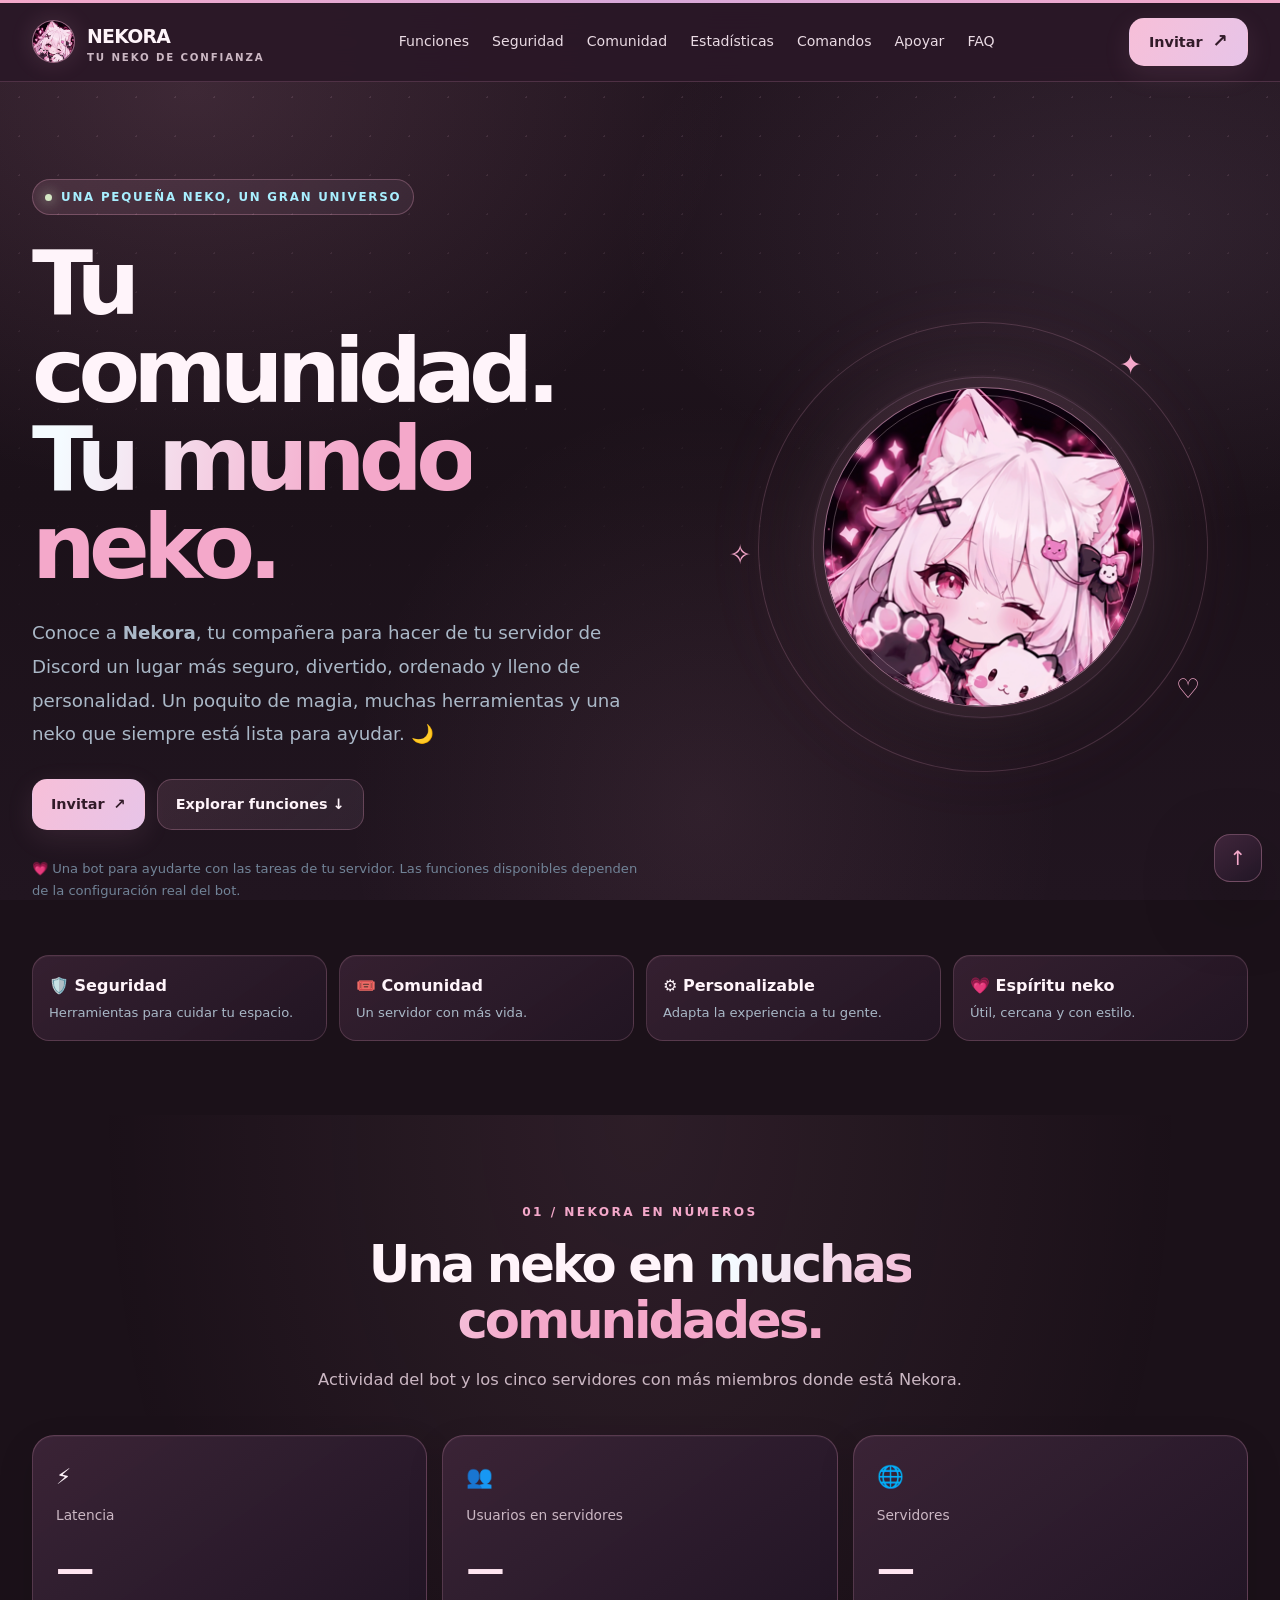
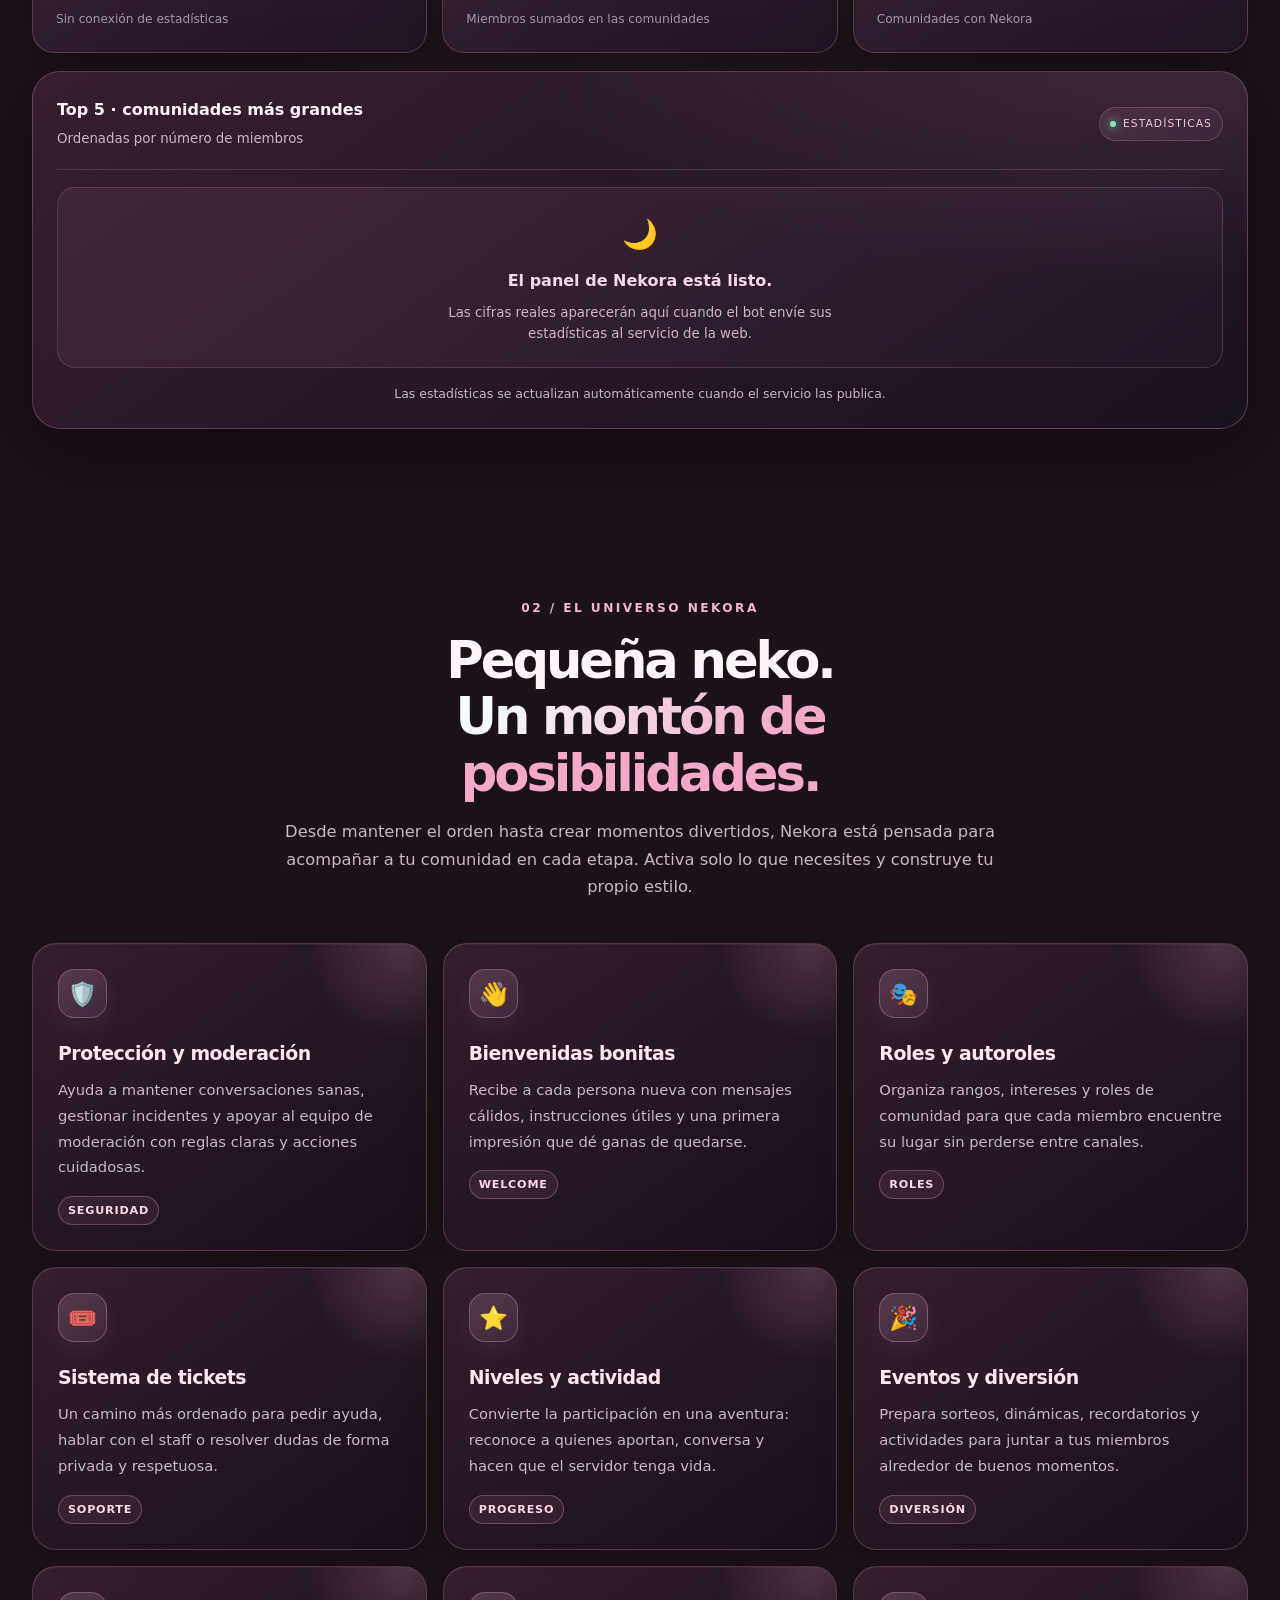
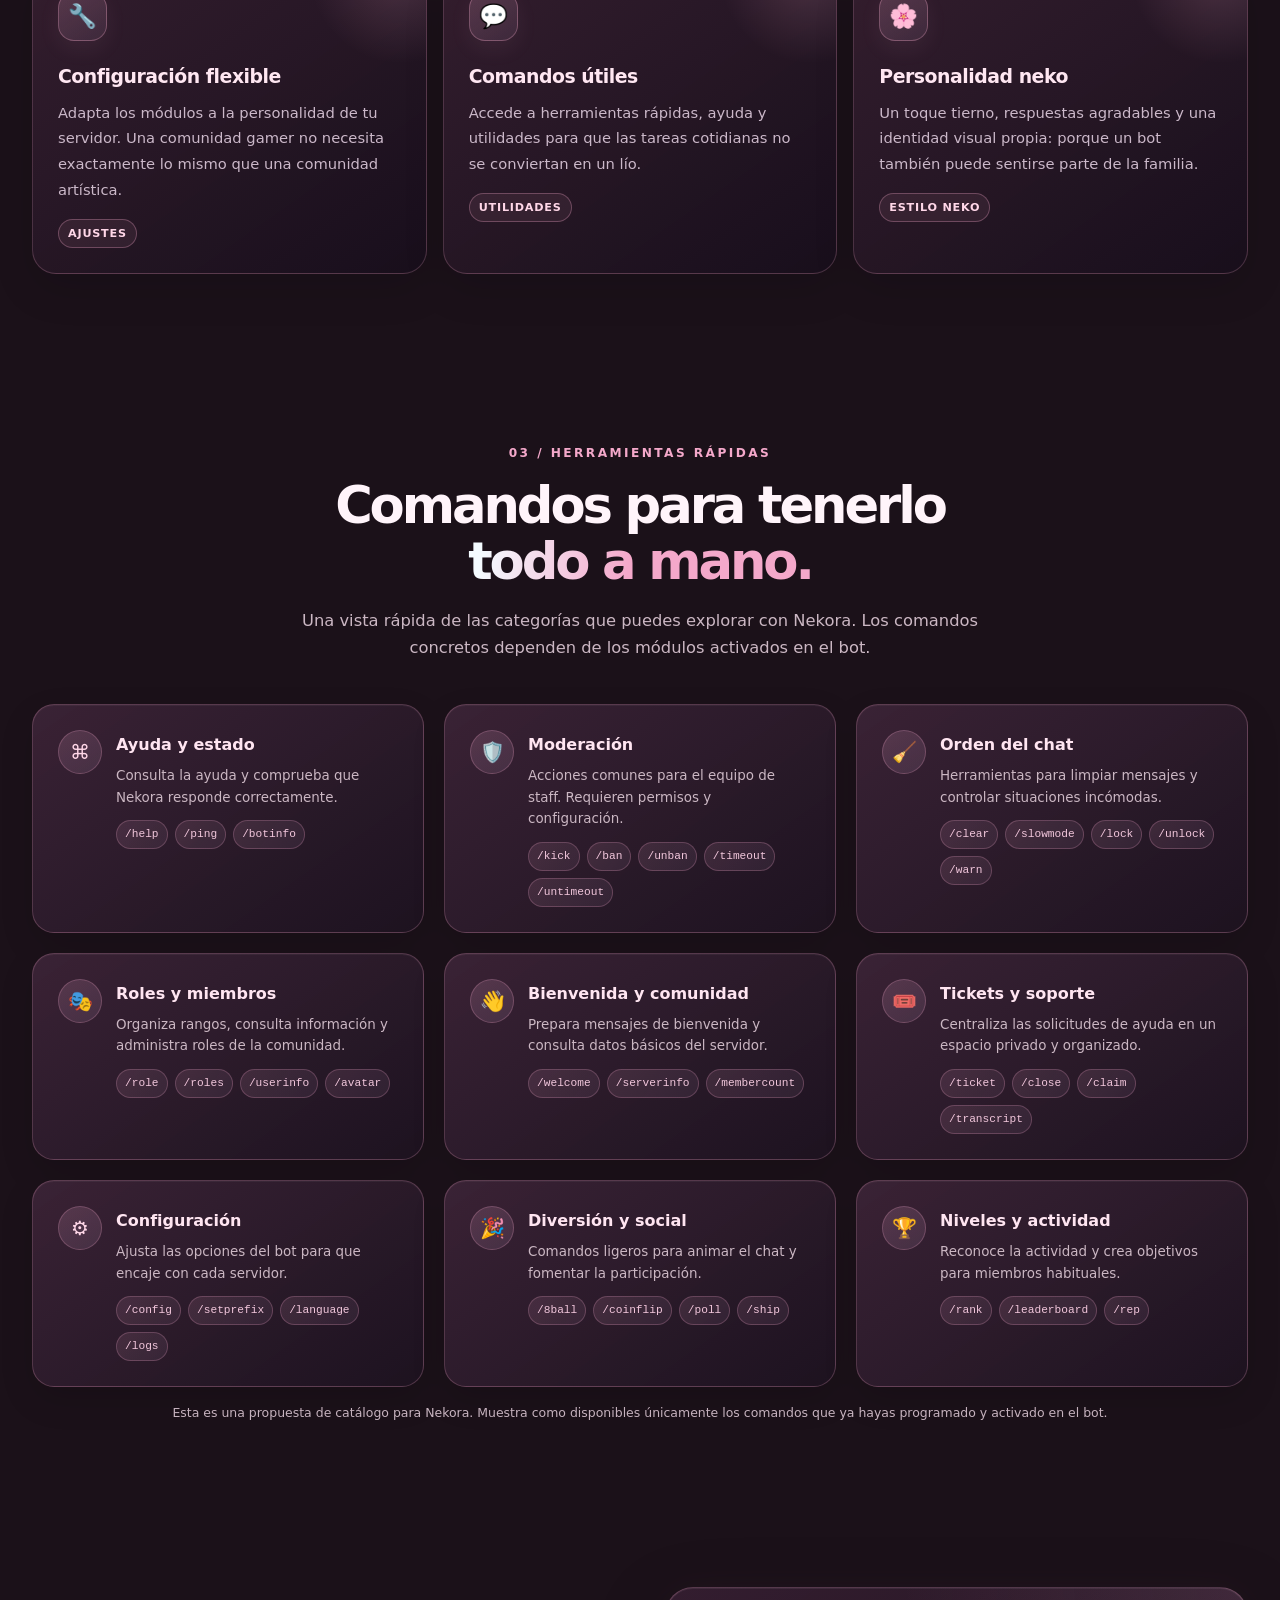
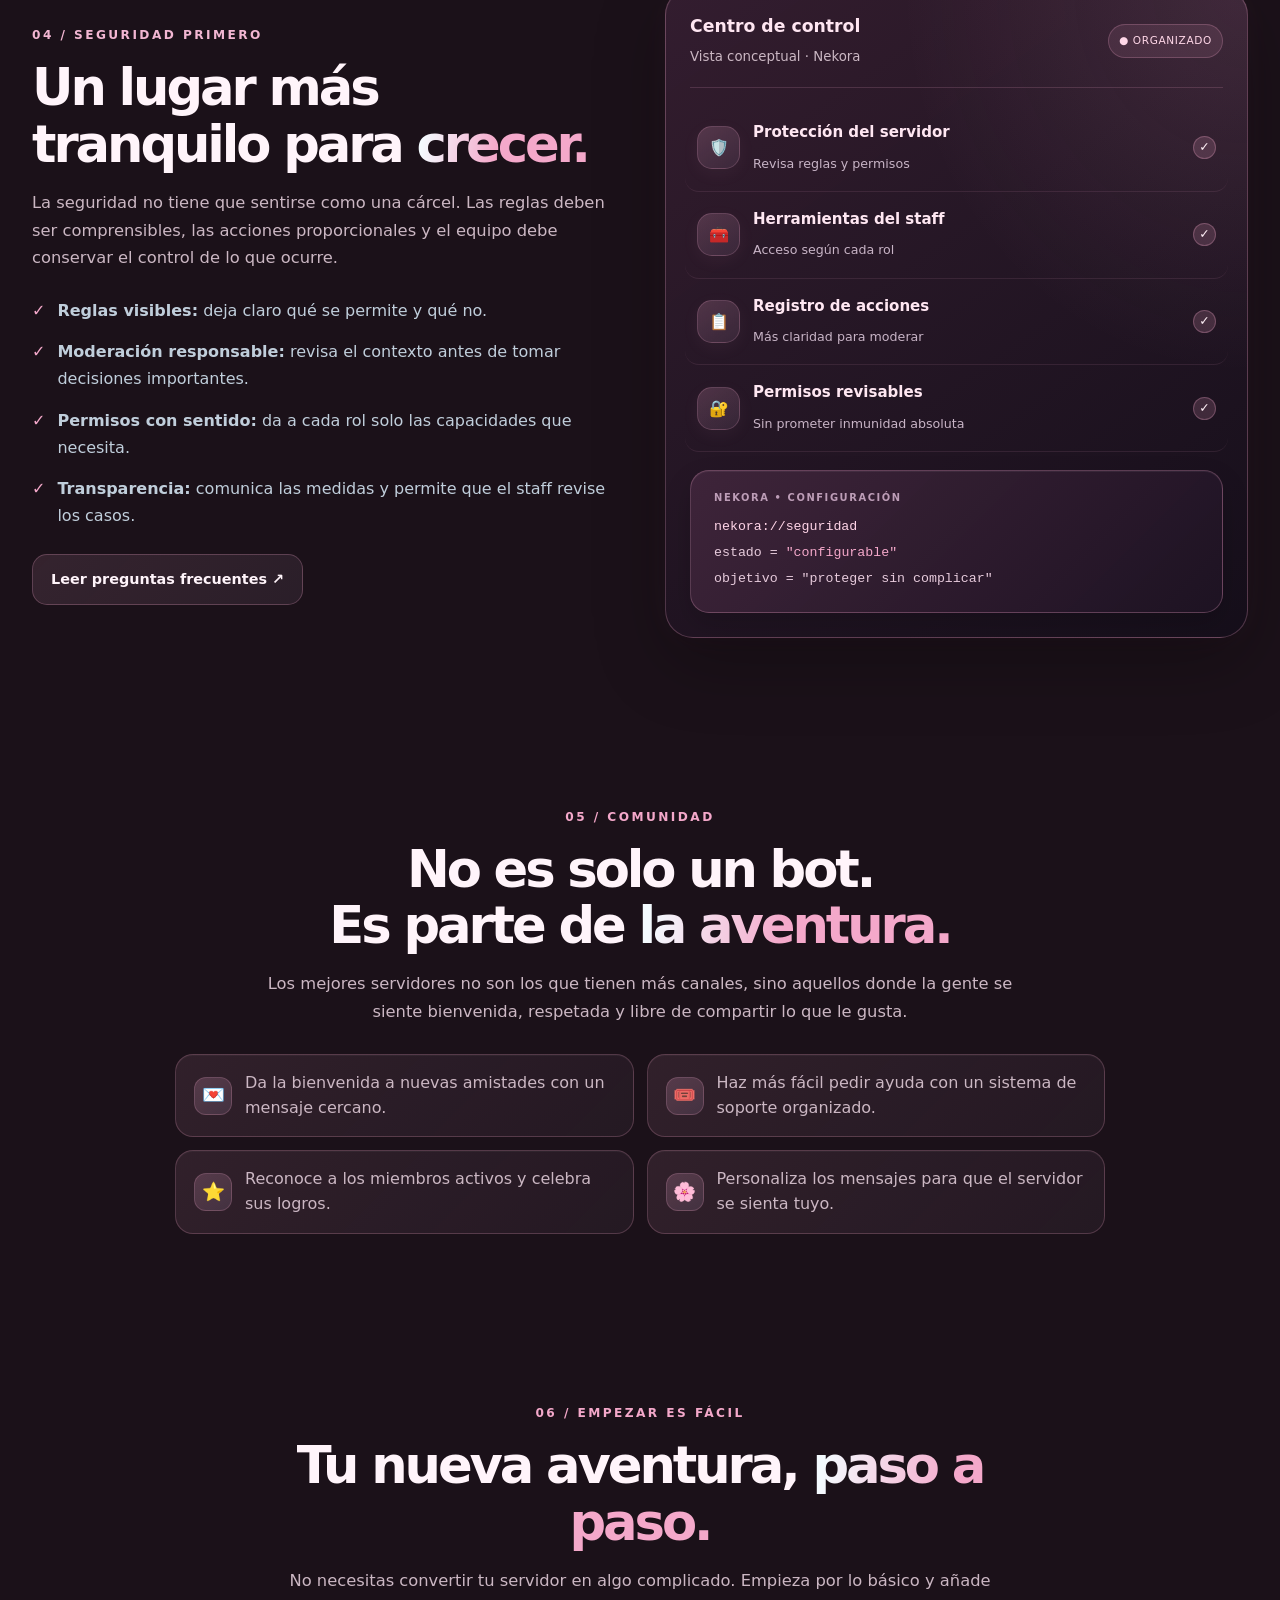
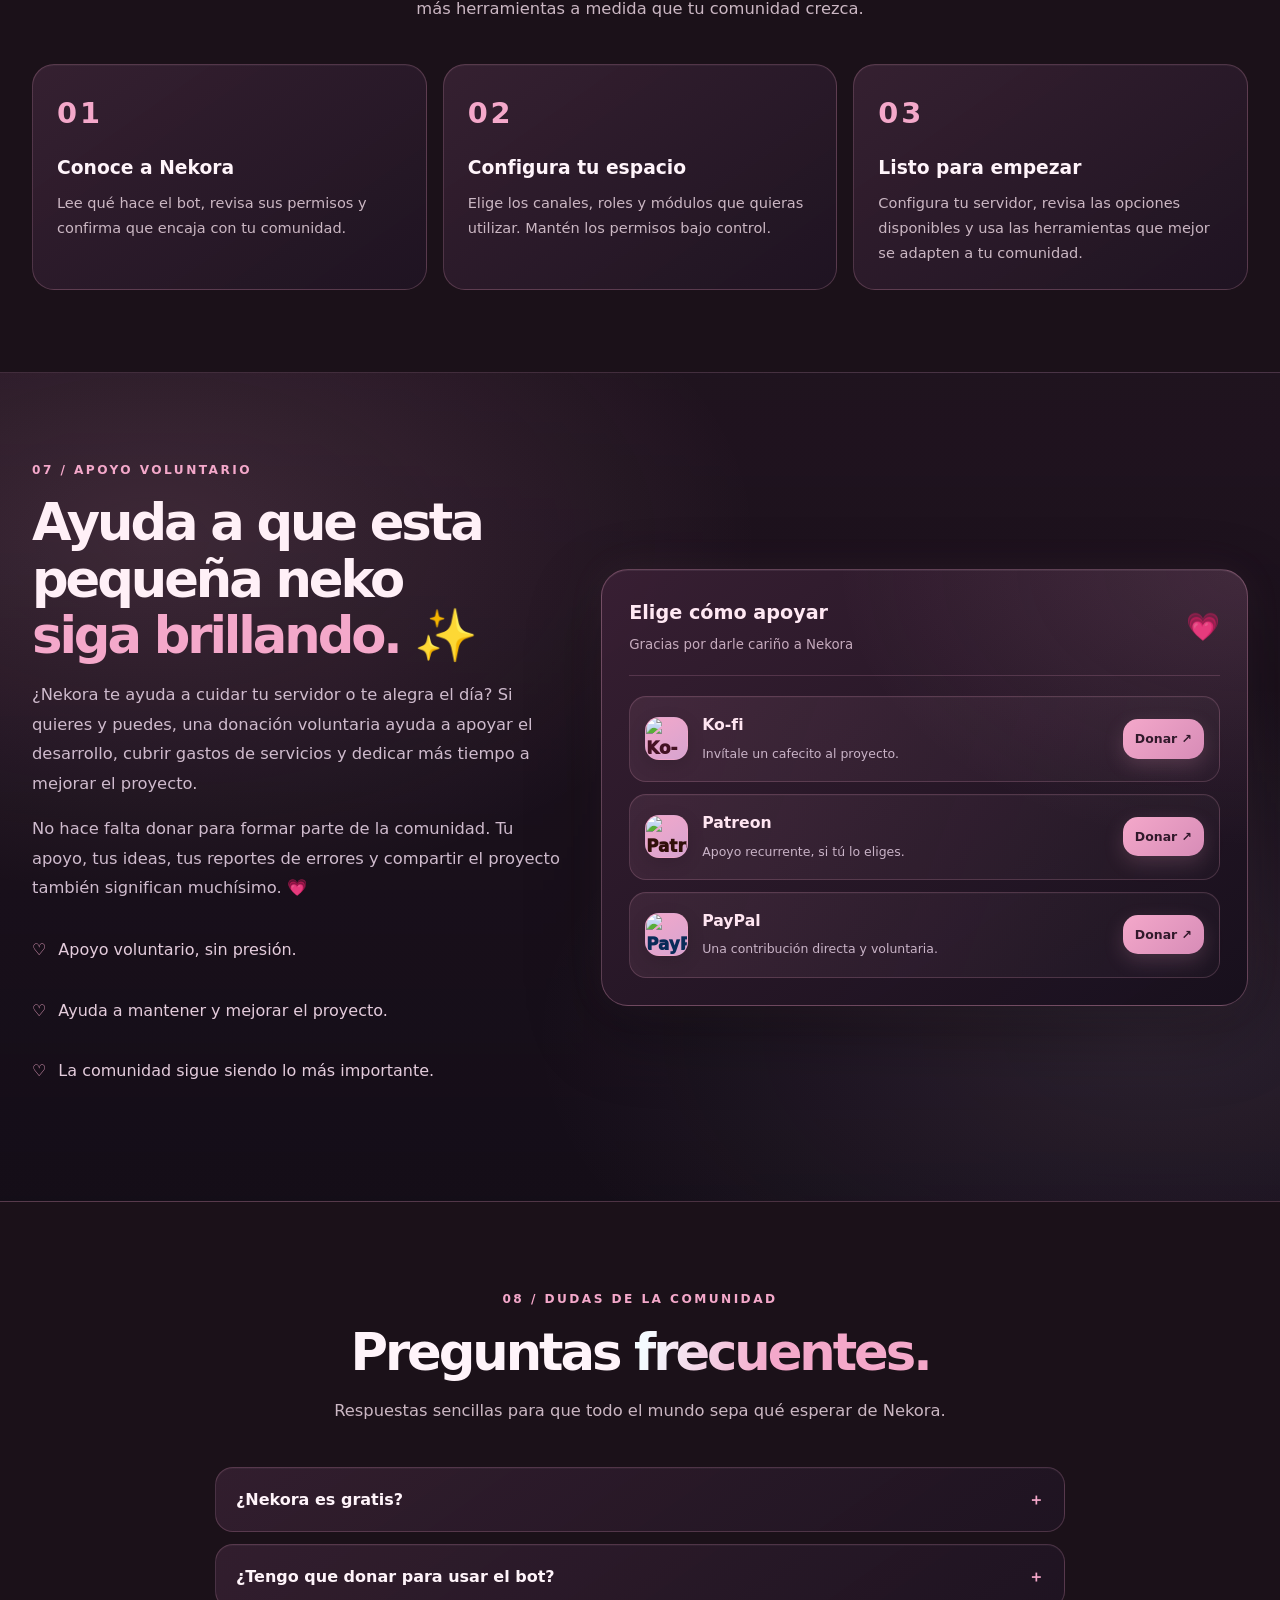
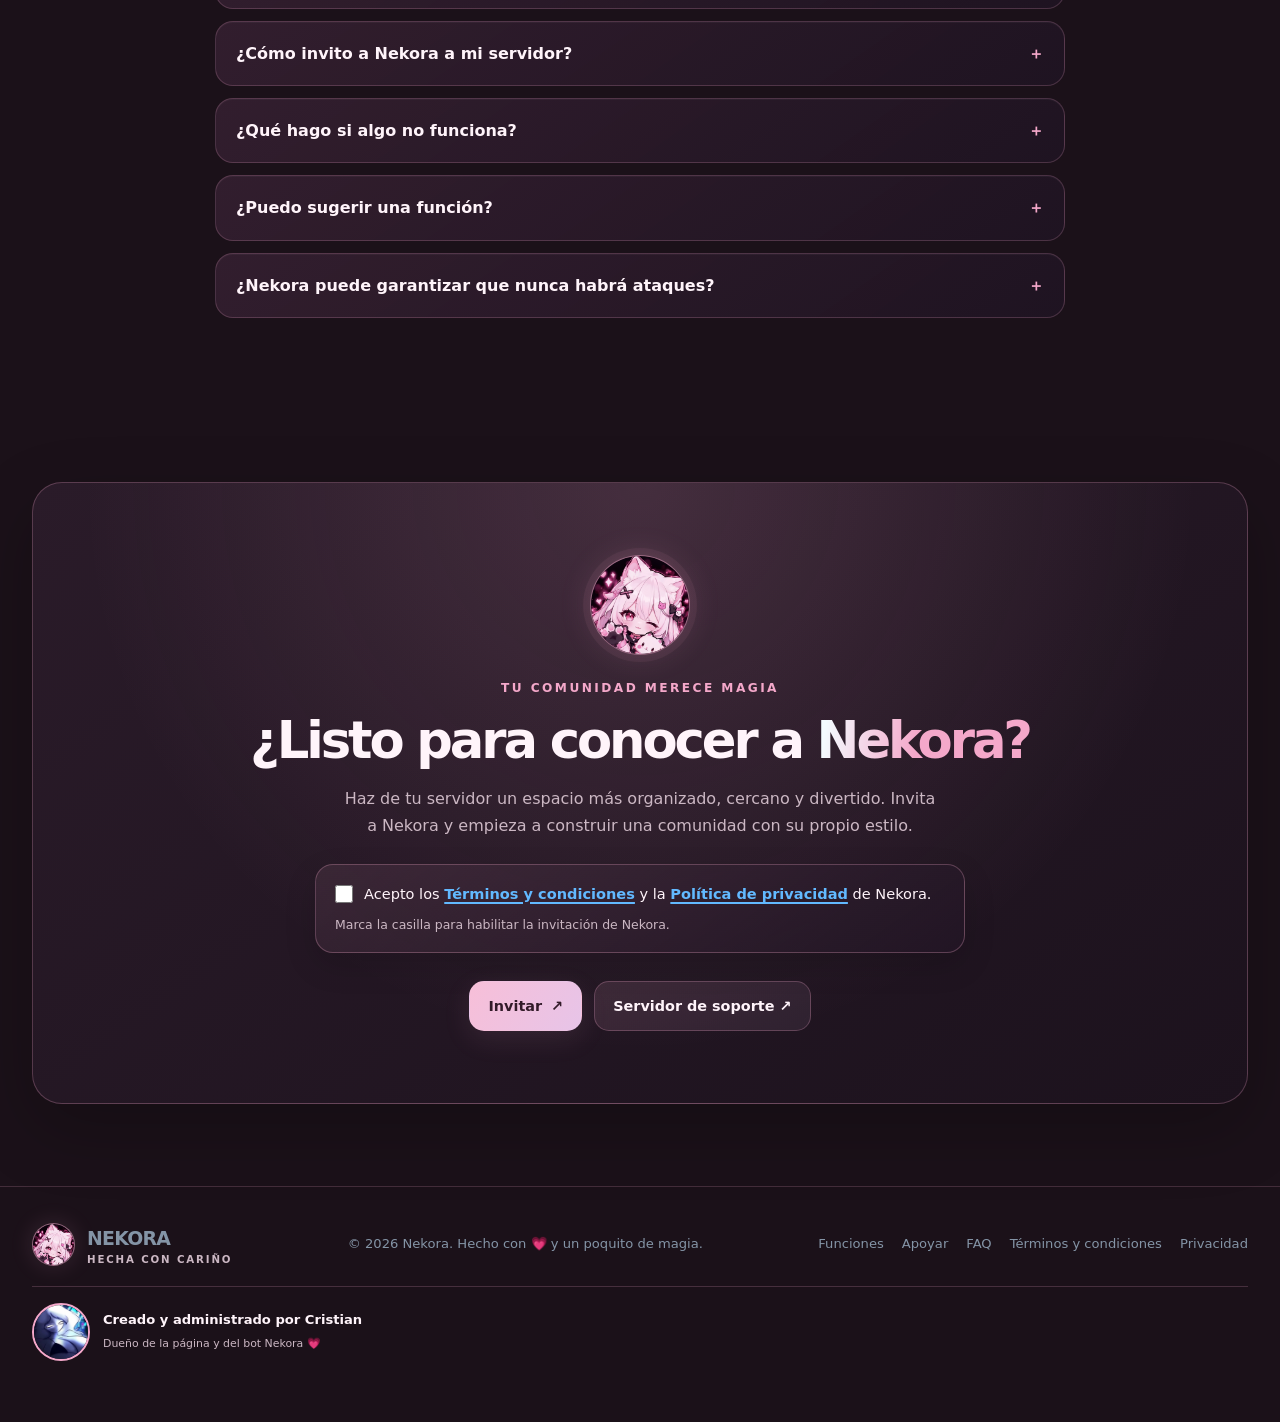
==== index.html @ 88120a6e "Revise loader footer and enhance donation options Updated the loader footer text and donation option" ====
<!DOCTYPE html>
<html lang="es">
<head>
<meta charset="UTF-8">
<meta name="viewport" content="width=device-width, initial-scale=1.0">
<meta name="theme-color" content="#2b1725">
<meta name="description" content="Nekora — tu neko guardián, compañero y centro de comunidad para Discord.">
<title>Nekora — Tu neko, tu comunidad</title>
<style>
:root{
  --bg:#1b1119;--panel:#281923;--panel2:#33202d;--line:rgba(255,190,220,.19);
  --cyan:#f4a8ca;--blue:#d7a8d9;--pink:#f4a8ca;--purple:#c9a7cf;
  --text:#fff4fa;--muted:#cbb7c3;--green:#d5e8c5;--danger:#e99bb0;
  --shadow:0 24px 70px rgba(0,0,0,.35);--radius:28px;
}
*{box-sizing:border-box}
html{scroll-behavior:smooth;scroll-padding-top:90px}
body{margin:0;background:var(--bg);color:var(--text);font-family:Inter,ui-sans-serif,system-ui,-apple-system,BlinkMacSystemFont,"Segoe UI",sans-serif;line-height:1.7;overflow-x:hidden}
body:before{content:"";position:fixed;inset:0;z-index:-2;pointer-events:none;background:
radial-gradient(ellipse at 15% 10%,rgba(244,168,202,.13),transparent 35%),
radial-gradient(ellipse at 88% 25%,rgba(201,167,207,.10),transparent 32%),
radial-gradient(ellipse at 55% 90%,rgba(244,168,202,.08),transparent 36%),
linear-gradient(180deg,#241621,#1b1119 55%,#211520)}
body:after{content:"";position:fixed;inset:0;z-index:-1;pointer-events:none;opacity:.14;background-image:radial-gradient(#f4c5dc 1px,transparent 1px);background-size:39px 39px;mask-image:linear-gradient(to bottom,black,transparent 75%)}
a{color:inherit;text-decoration:none}
button,a{ -webkit-tap-highlight-color:transparent}
button{font:inherit} .menu-btn{touch-action:manipulation;position:relative;z-index:80;pointer-events:auto}
.wrap{width:min(1160px,calc(100% - 38px));margin:auto}
.topline{height:3px;background:linear-gradient(90deg,var(--cyan),var(--blue),var(--pink));position:fixed;top:0;left:0;width:100%;z-index:100}
header{position:sticky;top:3px;z-index:50;background:rgba(7,10,16,.76);backdrop-filter:blur(18px);border-bottom:1px solid rgba(255,255,255,.06)}
.nav{min-height:78px;display:flex;align-items:center;justify-content:space-between;gap:20px}
.brand{display:flex;align-items:center;gap:12px;font-weight:900;font-size:1.18rem;letter-spacing:-.04em}
.brand-mark{overflow:hidden;width:43px;height:43px;border-radius:50%;display:grid;place-items:center;background:linear-gradient(145deg,rgba(244,168,202,.22),rgba(201,167,207,.18));border:1px solid rgba(244,168,202,.45);box-shadow:0 0 24px rgba(244,168,202,.14);font-size:23px;flex-shrink:0}
.tiny-nekora{width:100%;height:100%;object-fit:cover;border-radius:inherit}.inline-nekora{width:22px;height:22px;object-fit:contain;vertical-align:middle}.community-nekora{width:100%;height:100%;object-fit:cover;border-radius:50%}.cta-mascot{width:100px;height:100px;margin:0 auto 18px;border-radius:50%;overflow:hidden;border:1px solid var(--line);background:rgba(244,168,202,.08)}.cta-mascot img{width:100%;height:100%;object-fit:cover}.brand small{display:block;color:var(--muted);font-size:.64rem;letter-spacing:.18em;text-transform:uppercase;font-weight:700;line-height:1.1}
.navlinks{display:flex;align-items:center;gap:23px;color:#bdc9d8;font-size:.88rem}
.navlinks a:hover{color:var(--cyan)}
.nav-actions{display:flex;align-items:center;gap:10px}
.btn{display:inline-flex;align-items:center;justify-content:center;gap:9px;padding:12px 18px;border-radius:15px;border:1px solid var(--line);font-weight:800;font-size:.9rem;transition:transform .2s,border-color .2s,filter .2s;cursor:pointer}
.btn:hover{transform:translateY(-2px);filter:brightness(1.08)}
.btn-primary{color:#321b29;background:linear-gradient(120deg,#f7bfd8,#e7c4e8);border-color:transparent;box-shadow:0 8px 28px rgba(244,168,202,.10)}
.btn-soft{background:rgba(255,255,255,.035);color:var(--text)}
.btn-pink{background:linear-gradient(120deg,#f7bfd8,#e7c4e8);color:#321b29;border:0}
.menu-btn{display:none;background:#3a2433;border:1px solid var(--line);color:var(--pink);border-radius:13px;padding:9px 12px;font-size:1.25rem;cursor:pointer;min-width:48px;min-height:46px}
.hero{padding:92px 0 74px;position:relative}
.hero-grid{display:grid;grid-template-columns:1.08fr .92fr;align-items:center;gap:52px}
.eyebrow{display:inline-flex;align-items:center;gap:9px;padding:7px 12px;border:1px solid var(--line);border-radius:999px;background:rgba(92,232,255,.045);color:#a8efff;font-size:.74rem;letter-spacing:.15em;text-transform:uppercase;font-weight:800}
.pulse{width:7px;height:7px;border-radius:50%;background:var(--green);box-shadow:0 0 13px var(--green)}
h1,h2,h3,p{margin-top:0}
h1{font-size:clamp(3.1rem,7vw,6.5rem);line-height:.98;letter-spacing:-.075em;margin:25px 0}
.gradient-text{background:linear-gradient(100deg,#f4fbff 5%,var(--cyan) 47%,var(--pink));-webkit-background-clip:text;background-clip:text;color:transparent}
.lead{font-size:1.14rem;color:#aab8c7;max-width:620px;line-height:1.85}
.hero-buttons{display:flex;gap:12px;flex-wrap:wrap;margin:28px 0}
.note{font-size:.82rem;color:#718397}
.hero-art{position:relative;min-height:460px;display:grid;place-items:center}
.orbit{position:absolute;width:min(100%,450px);aspect-ratio:1;border:1px solid rgba(244,168,202,.2);border-radius:50%;transform:rotate(-24deg);box-shadow:inset 0 0 80px rgba(244,168,202,.035),0 0 70px rgba(244,168,202,.045)}
.orbit:before,.orbit:after{content:"";position:absolute;border:1px solid rgba(183,160,255,.17);border-radius:50%;inset:12%;transform:rotate(56deg)}
.orbit:after{inset:25%;border-color:rgba(255,143,213,.2);transform:rotate(-45deg)}
.mascot{position:relative;width:min(82%,340px);aspect-ratio:1;border-radius:50%;display:grid;place-items:center;background:radial-gradient(circle at 40% 20%,#3a2438,#201827 53%,#110d18);border:1px solid rgba(244,168,202,.55);box-shadow:0 0 0 12px rgba(244,168,202,.045),0 0 90px rgba(244,168,202,.18),var(--shadow);transform:none;overflow:hidden;isolation:isolate}
.mascot-face{width:100%;height:100%;object-fit:cover;border-radius:50%;clip-path:circle(50% at 50% 50%);filter:drop-shadow(0 8px 18px rgba(90,40,70,.16));transform:none}
.mascot:after{content:"";position:absolute;inset:7px;border:1px solid rgba(255,220,238,.28);border-radius:50%;pointer-events:none;z-index:2}
.cta-mascot{border-radius:50%;border-color:rgba(244,168,202,.45);box-shadow:0 0 35px rgba(244,168,202,.12)}
.cta-mascot img{object-fit:cover;border-radius:50%}
.float-tag{position:absolute;display:flex;align-items:center;gap:11px;min-width:174px;padding:12px 15px;border:1px solid rgba(244,168,202,.24);border-radius:18px;background:linear-gradient(135deg,rgba(54,34,49,.94),rgba(31,23,34,.91));backdrop-filter:blur(18px);box-shadow:0 14px 38px rgba(0,0,0,.28),inset 0 1px 0 rgba(255,255,255,.055);font-size:.78rem;color:#d9cbd5;line-height:1.4;transition:transform .25s,border-color .25s;z-index:3}
.float-tag:hover{transform:translateY(-3px);border-color:rgba(244,168,202,.55)}
.float-tag .tag-icon{display:grid;place-items:center;width:37px;height:37px;flex:0 0 37px;border-radius:12px;background:linear-gradient(145deg,rgba(244,168,202,.19),rgba(201,167,207,.12));border:1px solid rgba(244,168,202,.18);font-size:1.12rem}
.float-tag strong{display:block;color:#ffe2ef;font-size:.83rem;letter-spacing:-.01em;margin-bottom:2px}.float-tag small{display:block;color:#bda9b7;font-size:.7rem}
.tag-a{top:9%;left:-2%}.tag-b{right:-3%;top:34%}.tag-c{bottom:8%;left:4%}
.spark{position:absolute;color:var(--pink);font-size:1.7rem;animation:float 4s ease-in-out infinite}.s1{top:9%;right:20%}.s2{bottom:17%;right:9%;animation-delay:1s}.s3{top:47%;left:2%;animation-delay:2s}
@keyframes float{50%{transform:translateY(-12px) rotate(8deg)}}
.trustbar{display:grid;grid-template-columns:repeat(4,1fr);gap:12px;margin-top:40px}
.trust{border:1px solid rgba(255,255,255,.07);background:rgba(255,255,255,.025);padding:16px;border-radius:17px;color:#a9b8c7;font-size:.82rem}
.trust b{display:block;color:var(--text);font-size:1rem;margin-bottom:2px}
section{padding:82px 0}
.section-head{max-width:720px;margin:0 auto 42px;text-align:center}
.kicker{font-size:.76rem;letter-spacing:.2em;text-transform:uppercase;color:var(--cyan);font-weight:900}
h2{font-size:clamp(2.1rem,4vw,3.55rem);letter-spacing:-.06em;line-height:1.1;margin:12px 0 17px}
.section-head p,.section-copy{color:var(--muted);font-size:1.02rem}
.cards{display:grid;grid-template-columns:repeat(3,1fr);gap:16px}
.card{border:1px solid rgba(145,213,239,.12);background:linear-gradient(145deg,rgba(17,28,40,.88),rgba(10,15,23,.9));border-radius:24px;padding:25px;position:relative;overflow:hidden;transition:transform .25s,border-color .25s}
.card:hover{transform:translateY(-5px);border-color:rgba(92,232,255,.4)}
.card:before{content:"";position:absolute;right:-55px;top:-70px;width:150px;height:150px;background:radial-gradient(circle,rgba(92,232,255,.09),transparent 70%);pointer-events:none}
.iconbox{width:49px;height:49px;border:1px solid var(--line);border-radius:16px;background:rgba(92,232,255,.07);display:grid;place-items:center;font-size:1.45rem;margin-bottom:19px}
.card h3{font-size:1.18rem;letter-spacing:-.025em;margin-bottom:8px}
.card p{color:var(--muted);font-size:.92rem;margin-bottom:0}
.pill{display:inline-block;font-size:.7rem;color:#a9efff;border:1px solid var(--line);border-radius:999px;padding:4px 9px;margin-top:16px}
.split{display:grid;grid-template-columns:1fr 1fr;gap:50px;align-items:center}
.panel{border:1px solid var(--line);border-radius:28px;padding:24px;background:linear-gradient(145deg,rgba(13,24,35,.95),rgba(9,13,20,.94));box-shadow:var(--shadow)}
.panel-title{display:flex;justify-content:space-between;align-items:center;padding-bottom:18px;border-bottom:1px solid rgba(255,255,255,.07);margin-bottom:17px}
.panel-title small{color:var(--muted)}
.status{font-size:.72rem;color:var(--green);letter-spacing:.12em}
.setting{display:flex;align-items:center;gap:13px;padding:15px 0;border-bottom:1px solid rgba(255,255,255,.055)}
.setting:last-child{border:0}
.setting-icon{width:40px;height:40px;display:grid;place-items:center;border-radius:13px;background:#122532;color:var(--cyan);flex-shrink:0}
.setting div:nth-child(2){flex:1}.setting strong{display:block;font-size:.91rem}.setting span{color:var(--muted);font-size:.79rem}
.check{color:var(--green);font-weight:900}
.feature-list{display:grid;gap:14px;margin:25px 0}
.feature-line{display:flex;gap:12px;align-items:flex-start;color:#c0cedb}
.feature-line .tick{color:var(--green);font-weight:900}
.codebox{background:#070b11;border:1px solid rgba(92,232,255,.13);padding:17px;border-radius:17px;font-family:ui-monospace,SFMono-Regular,Menlo,monospace;color:#b4c5d6;font-size:.83rem;overflow-wrap:anywhere}
.codebox .cyan{color:var(--cyan)}.codebox .pink{color:var(--pink)}
.steps{display:grid;grid-template-columns:repeat(3,1fr);gap:16px;counter-reset:step}
.step{counter-increment:step;border:1px solid rgba(255,255,255,.08);background:rgba(255,255,255,.025);border-radius:22px;padding:24px}
.step:before{content:"0" counter(step);display:block;color:var(--cyan);font-size:1.8rem;font-weight:900;letter-spacing:.1em;margin-bottom:14px}
.step h3{margin-bottom:7px}.step p{color:var(--muted);font-size:.91rem;margin:0}
.community-visual{min-height:280px;display:grid;place-items:center;position:relative;overflow:hidden}
.community-core{overflow:hidden;width:120px;height:120px;border-radius:34px;border:1px solid rgba(92,232,255,.3);display:grid;place-items:center;font-size:3rem;background:linear-gradient(145deg,#122b3a,#121628);box-shadow:0 0 60px rgba(92,232,255,.12);z-index:2}
.node{position:absolute;padding:10px 13px;border:1px solid var(--line);border-radius:13px;background:#0d1721;color:#c6d5e2;font-size:.82rem}
.n1{top:12%;left:7%}.n2{top:12%;right:7%}.n3{bottom:12%;left:16%}.n4{bottom:12%;right:16%}
.donate{background:radial-gradient(ellipse at 50% 0%,rgba(255,143,213,.12),transparent 55%),linear-gradient(180deg,rgba(14,16,29,.3),rgba(11,14,22,.65));border-top:1px solid rgba(255,143,213,.09);border-bottom:1px solid rgba(255,143,213,.09)}
.donate-grid{display:grid;grid-template-columns:.9fr 1.1fr;gap:40px;align-items:center}
.donate-card{border:1px solid rgba(255,143,213,.2);border-radius:27px;padding:27px;background:rgba(16,17,28,.84);box-shadow:0 25px 80px rgba(255,100,190,.06)}
.donate-options{display:grid;gap:12px;margin-top:20px}
.donate-option{display:flex;align-items:center;gap:14px;border:1px solid rgba(255,255,255,.08);border-radius:17px;padding:15px;background:rgba(255,255,255,.025)}
.donate-logo{width:43px;height:43px;border-radius:14px;display:grid;place-items:center;font-weight:1000;font-size:1.05rem;flex-shrink:0}
.kofi{background:#ffb6c9;color:#441324}.patreon{background:#ff765e;color:#31100a}.paypal{background:#a8d4ff;color:#092b58}
.donate-option div:nth-child(2){flex:1}.donate-option strong{display:block}.donate-option small{color:var(--muted);font-size:.78rem}
.donate-option .btn{padding:9px 12px;font-size:.78rem}
.donation-note{font-size:.82rem;color:#8998aa;margin-top:17px}
.faq{max-width:850px;margin:auto;display:grid;gap:12px}
details{border:1px solid rgba(255,255,255,.09);border-radius:18px;background:rgba(255,255,255,.025);padding:18px 20px}
summary{cursor:pointer;font-weight:800;list-style:none;display:flex;justify-content:space-between;gap:20px}
summary:after{content:"＋";color:var(--cyan)}details[open] summary:after{content:"−"}
details p{color:var(--muted);margin:13px 0 0;font-size:.93rem}
.cta{padding:58px 30px;text-align:center;border:1px solid rgba(244,168,202,.26);border-radius:30px;background:radial-gradient(ellipse at 50% 0%,rgba(244,168,202,.15),transparent 65%),linear-gradient(145deg,#2a1b29,#1c121d);box-shadow:0 25px 70px rgba(0,0,0,.22)}
.cta p{color:var(--muted);max-width:600px;margin:0 auto 24px}
.legal-section{padding:30px 0}.legal-section .card{max-width:900px;margin:auto}.legal-section h3{margin:22px 0 8px}.legal-section p{color:var(--muted)}.owner-card{display:flex;align-items:center;gap:13px;width:100%;padding:16px 0;border-top:1px solid rgba(255,190,220,.12);color:var(--text)}.owner-card img{width:58px;height:58px;object-fit:cover;border-radius:50%;border:2px solid var(--pink);background:#3a2433}.owner-card small{color:var(--muted)}
footer{padding:35px 0 45px;border-top:1px solid rgba(255,255,255,.06);color:#8494a6;font-size:.82rem}
.footer-inner{display:flex;align-items:center;justify-content:space-between;gap:20px;flex-wrap:wrap}
.footer-links{display:flex;gap:18px;flex-wrap:wrap}.footer-links a:hover{color:var(--cyan)}
.backtop{position:fixed;right:18px;bottom:18px;width:48px;height:48px;border-radius:16px;background:rgba(10,20,29,.9);border:1px solid var(--line);color:var(--cyan);font-size:1.25rem;display:grid;place-items:center;z-index:20;box-shadow:var(--shadow)}
.reveal{opacity:1;transform:none;transition:opacity .65s,transform .65s}.reveal.visible{opacity:1;transform:translateY(0)}

.stats-section{background:radial-gradient(ellipse at 50% 0%,rgba(244,168,202,.085),transparent 60%)}
.stats-grid{display:grid;grid-template-columns:repeat(3,1fr);gap:15px;margin-bottom:18px}
.stat-card{padding:23px;border:1px solid rgba(244,168,202,.15);border-radius:22px;background:linear-gradient(145deg,rgba(35,24,39,.88),rgba(15,13,22,.95));display:flex;flex-direction:column;gap:8px;min-width:0}
.stat-icon{font-size:1.35rem}.stat-label{color:var(--muted);font-size:.86rem}.stat-value{font-size:clamp(1.65rem,3vw,2.4rem);letter-spacing:-.05em;color:#ffe5f1;overflow-wrap:anywhere}.stat-card small{font-size:.76rem;color:#a797aa}
.live-chip{display:inline-flex;align-items:center;gap:7px;font-size:.67rem;letter-spacing:.1em;color:#f4c4da;border:1px solid rgba(244,168,202,.22);border-radius:99px;padding:7px 10px;background:linear-gradient(120deg,rgba(244,168,202,.1),rgba(201,167,207,.06))}.live-chip i{width:6px;height:6px;background:#86e8ba;border-radius:50%;box-shadow:0 0 10px #86e8ba}
.server-list{display:grid;gap:8px}.server-row{display:flex;align-items:center;gap:13px;padding:12px;border:1px solid rgba(255,255,255,.06);border-radius:16px;background:rgba(255,255,255,.018)}.server-rank{width:43px;height:43px;flex-shrink:0;border-radius:50%;display:grid;place-items:center;overflow:hidden;border:1px solid rgba(244,168,202,.22);background:#2a1c2b;color:#f4c4da;font-weight:900}.server-rank img{width:100%;height:100%;object-fit:cover}.server-name{flex:1;min-width:0}.server-name strong{display:block;overflow:hidden;text-overflow:ellipsis;white-space:nowrap}.server-name small,.server-members small{display:block;color:var(--muted);font-size:.76rem;margin-top:3px}.server-members{text-align:right;white-space:nowrap}.server-members strong{color:#ffe5f1;font-variant-numeric:tabular-nums}.stats-empty{min-height:150px;display:flex;flex-direction:column;align-items:center;justify-content:center;text-align:center;gap:8px;padding:22px;color:#f5d9e8}.stats-empty>span{font-size:1.8rem}.stats-empty small{max-width:400px;color:var(--muted);line-height:1.6}.stats-updated,.commands-footnote{margin:15px 0 0;color:var(--muted);font-size:.78rem;text-align:center}
.command-grid{display:grid;grid-template-columns:repeat(3,minmax(0,1fr));gap:17px;align-items:stretch}.command-card{display:flex;gap:14px;padding:23px;min-width:0;min-height:180px;border:1px solid rgba(244,168,202,.12);border-radius:22px;background:linear-gradient(145deg,rgba(32,23,37,.74),rgba(12,13,21,.86));transition:transform .2s,border-color .2s}.command-card:hover{transform:translateY(-4px);border-color:rgba(244,168,202,.35)}.command-symbol{width:44px;height:44px;flex-shrink:0;border-radius:15px;display:grid;place-items:center;background:rgba(244,168,202,.1);border:1px solid rgba(244,168,202,.16);color:#ffd7e8;font-size:1.25rem}.command-card h3{font-size:1rem;margin:1px 0 7px}.command-card p{color:var(--muted);font-size:.84rem;line-height:1.6;margin:0}.command-tags{display:flex;gap:7px;flex-wrap:wrap;margin-top:12px}.command-tags span{font-size:.68rem;color:#f2c7dc;border:1px solid rgba(244,168,202,.16);background:rgba(244,168,202,.045);padding:4px 8px;border-radius:999px}.link-unavailable{opacity:1;cursor:pointer}
@media(min-width:1200px){.command-grid{gap:20px}.command-card{padding:25px;min-height:190px}.hero-grid{gap:64px}.wrap{width:min(1220px,calc(100% - 64px))}}
@media(max-width:900px){.command-grid{grid-template-columns:repeat(2,minmax(0,1fr))}}
@media(max-width:720px){.stats-grid{grid-template-columns:1fr;gap:10px}.stat-card{padding:17px;display:grid;grid-template-columns:auto 1fr;align-items:center;column-gap:12px}.stat-icon{grid-row:span 2}.stat-label,.stat-card small{grid-column:2}.stat-value{grid-column:2}.command-grid{grid-template-columns:1fr}.command-card{padding:18px}.live-chip{display:none}}
@media(max-width:900px){.navlinks{gap:13px}.hero-grid{gap:25px}.cards{grid-template-columns:repeat(2,1fr)}.split,.donate-grid{gap:30px}.hero-art{min-height:380px}}
@media(max-width:720px){.wrap{width:min(100% - 28px,600px)}.nav{min-height:68px}.menu-btn{display:block}.navlinks{display:none;position:absolute;left:14px;right:14px;top:75px;padding:17px;background:rgba(39,24,35,.99);border:1px solid var(--line);border-radius:18px;flex-direction:column;align-items:stretch;gap:0}.navlinks.open{display:flex}.navlinks a{padding:11px 8px}.nav-actions .btn{display:none}.hero{padding:55px 0 48px}.hero-grid,.split,.donate-grid{grid-template-columns:1fr}.hero-art{min-height:340px;order:-1}.mascot{width:245px}.orbit{width:320px}.float-tag{font-size:.72rem;min-width:150px;padding:9px 10px;gap:8px}.float-tag .tag-icon{width:31px;height:31px;flex-basis:31px;border-radius:10px}.tag-a{left:-2%;top:4%}.tag-b{right:-1%;top:33%}.tag-c{left:0;bottom:4%}.trustbar{grid-template-columns:repeat(2,1fr)}section{padding:60px 0}.cards{grid-template-columns:1fr}.steps{grid-template-columns:1fr}.section-head{text-align:left;margin-bottom:28px}.community-visual{min-height:260px}.node{font-size:.72rem}.n1{left:0}.n2{right:0}.n3{left:2%}.n4{right:2%}.donate-card{padding:19px}.donate-option{gap:9px;padding:11px}.donate-option .btn{padding:8px}.footer-inner{align-items:flex-start;flex-direction:column}}
@media(prefers-reduced-motion:reduce){html{scroll-behavior:auto}*,*:before,*:after{animation:none!important;transition:none!important}.reveal{opacity:1;transform:none}}
.brand-mark img,.tiny-nekora{border-radius:50%;object-fit:cover}
.inline-nekora{display:none!important}
.invite-nav{min-width:112px;gap:10px}.invite-nav span{font-size:1.15rem;line-height:1;transform:translateY(-1px)}
.command-card{background:linear-gradient(145deg,rgba(55,32,49,.84),rgba(27,17,27,.96));border-color:rgba(244,168,202,.18);box-shadow:inset 0 1px 0 rgba(255,255,255,.025)}
.command-card h3{color:#ffe5f1}.command-symbol{border-radius:50%;background:linear-gradient(145deg,rgba(244,168,202,.17),rgba(201,167,207,.12));border-color:rgba(244,168,202,.23)}
.command-tags span{font-family:ui-monospace,SFMono-Regular,Menlo,monospace;font-size:.7rem;background:rgba(244,168,202,.07)}
.cta-mascot{padding:0;aspect-ratio:1;flex-shrink:0;box-shadow:0 0 0 7px rgba(244,168,202,.06),0 0 32px rgba(244,168,202,.16)}
@media(min-width:721px){.navlinks{color:#eadbe4}.navlinks a{white-space:nowrap}.nav-actions .btn{padding:11px 19px}.hero{padding-top:100px}.cta{padding:72px 48px}}

/* Pantalla de bienvenida Nekora */
#nekora-loader{position:fixed;inset:0;z-index:9999;display:grid;place-items:center;overflow:hidden;background:radial-gradient(ellipse at 50% 38%,rgba(143,75,112,.28),transparent 37%),radial-gradient(ellipse at 15% 80%,rgba(201,143,191,.12),transparent 34%),linear-gradient(145deg,#160d17 0%,#281725 52%,#160e19 100%);opacity:1;visibility:visible;transition:opacity .75s ease,visibility .75s ease}
#nekora-loader.loader-hidden{opacity:0;visibility:hidden;pointer-events:none}
.loader-stars{position:absolute;inset:0;pointer-events:none;background-image:radial-gradient(rgba(255,220,238,.8) 1px,transparent 1.5px),radial-gradient(rgba(226,169,205,.6) 1px,transparent 1.5px);background-size:83px 83px,127px 127px;background-position:0 0,31px 48px;opacity:.32;mask-image:radial-gradient(ellipse at center,#000,transparent 78%)}
.loader-glow{position:absolute;width:min(80vw,570px);aspect-ratio:1;border-radius:50%;background:rgba(229,139,184,.09);filter:blur(55px);animation:loader-breathe 3s ease-in-out infinite}
.loader-petal{position:absolute;top:-35px;color:#f6b9d6;opacity:0;animation:petal-fall linear infinite;filter:drop-shadow(0 0 8px rgba(244,168,202,.45));pointer-events:none}
.loader-petal.p1{left:12%;font-size:20px;animation-duration:7.5s;animation-delay:.4s}.loader-petal.p2{left:28%;font-size:14px;animation-duration:9s;animation-delay:2s}.loader-petal.p3{left:74%;font-size:23px;animation-duration:8s;animation-delay:1s}.loader-petal.p4{left:89%;font-size:15px;animation-duration:10s;animation-delay:3s}.loader-petal.p5{left:56%;font-size:17px;animation-duration:8.8s;animation-delay:2.5s}
.loader-panel{position:relative;width:min(390px,calc(100% - 42px));padding:35px 28px 29px;text-align:center;border:1px solid rgba(255,191,221,.19);border-radius:30px;background:linear-gradient(145deg,rgba(65,39,59,.68),rgba(29,19,32,.72));box-shadow:0 30px 100px rgba(0,0,0,.38),inset 0 1px 0 rgba(255,255,255,.07);backdrop-filter:blur(24px);-webkit-backdrop-filter:blur(24px);animation:loader-enter .8s cubic-bezier(.2,.8,.2,1) both}
.loader-emblem{position:relative;width:126px;height:126px;margin:0 auto 19px;display:grid;place-items:center}
.loader-ring{position:absolute;inset:0;border:1px solid rgba(255,190,220,.28);border-radius:50%;animation:loader-spin 9s linear infinite}.loader-ring:before,.loader-ring:after{content:'✦';position:absolute;color:#ffd8e9;font-size:13px;text-shadow:0 0 13px #ef9ec5}.loader-ring:before{top:7px;left:22px}.loader-ring:after{right:7px;bottom:24px;font-size:9px}
.loader-ring.inner{inset:9px;border-style:dashed;border-color:rgba(214,164,208,.3);animation-direction:reverse;animation-duration:14s}
.loader-mascot{position:relative;z-index:1;width:88px;height:88px;border-radius:27px;object-fit:cover;border:1px solid rgba(255,211,231,.45);box-shadow:0 0 35px rgba(237,142,187,.22);animation:loader-float 2.8s ease-in-out infinite;background:linear-gradient(145deg,#f5c4dd,#cda4d1)}
.loader-brand{margin:0;color:#fff0f7;font-size:1.65rem;letter-spacing:.19em;font-weight:850;line-height:1.3;text-shadow:0 0 25px rgba(244,168,202,.2)}.loader-subtitle{margin:8px 0 23px;color:#cdb5c8;font-size:.85rem;letter-spacing:.025em}
.loader-status{display:flex;align-items:center;justify-content:center;gap:8px;color:#f4c8df;font-size:.78rem;margin-bottom:12px}.loader-dot{width:6px;height:6px;border-radius:50%;background:#f4a8ca;box-shadow:0 0 12px #f4a8ca;animation:loader-blink 1s ease-in-out infinite}
.loader-progress{height:5px;width:100%;overflow:hidden;border-radius:99px;background:rgba(244,168,202,.12);border:1px solid rgba(244,168,202,.13)}.loader-progress-fill{height:100%;width:7%;border-radius:99px;background:linear-gradient(90deg,#c99fcf,#f4a8ca,#ffe0ee);box-shadow:0 0 15px rgba(244,168,202,.48);transition:width .25s ease}
.loader-foot{margin:17px 0 0;color:#8f788b;font-size:.68rem;letter-spacing:.04em}.loader-foot span{color:#e8a9c9}
@keyframes loader-spin{to{transform:rotate(360deg)}}@keyframes loader-float{0%,100%{transform:translateY(0) rotate(-2deg)}50%{transform:translateY(-6px) rotate(2deg)}}@keyframes loader-breathe{0%,100%{transform:scale(.9);opacity:.55}50%{transform:scale(1.08);opacity:1}}@keyframes loader-blink{0%,100%{opacity:.45;transform:scale(.8)}50%{opacity:1;transform:scale(1.15)}}@keyframes loader-enter{from{opacity:0;transform:translateY(18px) scale(.97)}to{opacity:1;transform:translateY(0) scale(1)}}@keyframes petal-fall{0%{transform:translate3d(0,-8vh,0) rotate(0deg);opacity:0}10%{opacity:.8}85%{opacity:.65}100%{transform:translate3d(55px,112vh,0) rotate(420deg);opacity:0}}
@media(max-width:480px){.loader-panel{padding:30px 23px 25px;border-radius:26px}.loader-emblem{width:112px;height:112px}.loader-mascot{width:78px;height:78px;border-radius:24px}.loader-brand{font-size:1.5rem}}
@media(prefers-reduced-motion:reduce){.loader-ring,.loader-mascot,.loader-glow,.loader-petal,.loader-dot,.loader-panel{animation:none!important}}


/* Refinamiento rosa premium: universo, centro de control y apoyo */
:root{--nekora-pink:#f4a8ca;--nekora-pink-light:#ffe3f0;--nekora-mauve:#d6a4d0;--nekora-rose-line:rgba(244,168,202,.24)}
#funciones .card{border:1px solid rgba(244,168,202,.22);background:linear-gradient(145deg,rgba(55,32,49,.88),rgba(24,15,28,.97));box-shadow:inset 0 1px 0 rgba(255,235,245,.045),0 15px 40px rgba(8,3,12,.13)}
#funciones .card:before{background:radial-gradient(circle,rgba(244,168,202,.18),transparent 72%);width:180px;height:180px;right:-65px;top:-85px}
#funciones .card:hover{border-color:rgba(255,190,220,.58);box-shadow:0 18px 45px rgba(204,103,157,.12),inset 0 1px 0 rgba(255,235,245,.07)}
#funciones .iconbox{background:linear-gradient(145deg,rgba(244,168,202,.2),rgba(201,167,207,.1));border-color:rgba(244,168,202,.3);box-shadow:0 8px 22px rgba(244,168,202,.07)}
#funciones .card h3{color:#ffe7f2}
#funciones .card p{color:#cbb8c9;line-height:1.75}
#funciones .pill{color:#ffd7e8;border-color:rgba(244,168,202,.3);background:rgba(244,168,202,.075);letter-spacing:.07em;font-weight:750}
#funciones .section-head .kicker,#seguridad .kicker{color:#f2b6d2}
#seguridad .panel{border-color:rgba(244,168,202,.26);background:radial-gradient(ellipse at 100% 0%,rgba(244,168,202,.12),transparent 42%),linear-gradient(145deg,rgba(52,30,48,.96),rgba(22,15,27,.98));box-shadow:0 24px 70px rgba(0,0,0,.25),0 0 35px rgba(244,168,202,.045),inset 0 1px 0 rgba(255,232,244,.07)}
#seguridad .panel-title{border-bottom-color:rgba(244,168,202,.17)}
#seguridad .panel-title strong{color:#ffe6f2;font-size:1.08rem}
#seguridad .status{color:#ffd7e8;background:rgba(244,168,202,.1);border:1px solid rgba(244,168,202,.23);padding:7px 10px;border-radius:999px;font-size:.66rem;letter-spacing:.06em;white-space:nowrap}
#seguridad .setting{padding:15px 12px;margin:0 -5px;border-bottom-color:rgba(244,168,202,.1);border-radius:14px;transition:background .2s}
#seguridad .setting:hover{background:rgba(244,168,202,.055)}
#seguridad .setting-icon{width:43px;height:43px;border-radius:15px;color:#ffd9e9;background:linear-gradient(145deg,rgba(244,168,202,.2),rgba(201,167,207,.1));border:1px solid rgba(244,168,202,.2);box-shadow:0 5px 18px rgba(244,168,202,.05)}
#seguridad .setting strong{color:#ffe7f2;font-size:.94rem;margin-bottom:3px}
#seguridad .setting span{color:#c8b4c6;line-height:1.5}
#seguridad .setting .check{display:grid;place-items:center;width:23px;height:23px;border-radius:50%;color:#fff0f7;background:rgba(244,168,202,.17);border:1px solid rgba(244,168,202,.28);font-size:.78rem;flex-shrink:0}
#seguridad .codebox{position:relative;margin-top:18px;padding:20px 20px 20px 23px;border:1px solid rgba(244,168,202,.27);border-radius:19px;background:linear-gradient(135deg,rgba(65,38,60,.92),rgba(30,19,35,.98));box-shadow:inset 0 1px 0 rgba(255,237,246,.06),0 12px 28px rgba(0,0,0,.16);color:#e7cbdc;line-height:1.95}
#seguridad .codebox:before{content:'NEKORA • CONFIGURACIÓN';display:block;margin-bottom:9px;color:#bd9db7;font:700 .62rem/1.4 ui-sans-serif,system-ui;letter-spacing:.16em}
#seguridad .codebox .cyan{color:#ffd5e8}#seguridad .codebox .pink{color:#f4a8ca}
#seguridad .feature-line .tick{color:#f4a8ca}
#donar{background:radial-gradient(ellipse at 12% 20%,rgba(244,168,202,.15),transparent 38%),radial-gradient(ellipse at 90% 80%,rgba(201,167,207,.12),transparent 38%),linear-gradient(180deg,rgba(37,22,37,.52),rgba(19,13,24,.82));border-top:1px solid rgba(244,168,202,.2);border-bottom:1px solid rgba(244,168,202,.2)}
#donar .kicker{color:#f4a8ca!important}
#donar h2{color:#fff0f7;text-wrap:balance}
#donar .section-copy{color:#cfbbcd;line-height:1.8}
#donar .feature-line{color:#e4ccdc;line-height:1.65;margin:10px 0}
#donar .donate-card{position:relative;overflow:hidden;border:1px solid rgba(244,168,202,.3);background:radial-gradient(ellipse at 100% 0%,rgba(244,168,202,.13),transparent 45%),linear-gradient(145deg,rgba(57,32,52,.96),rgba(24,16,29,.98));box-shadow:0 26px 75px rgba(0,0,0,.28),0 0 40px rgba(244,168,202,.06),inset 0 1px 0 rgba(255,235,245,.07)}
#donar .panel-title{border-bottom-color:rgba(244,168,202,.18)}
#donar .panel-title strong{color:#ffe8f3}
#donar .panel-title small{color:#c5aabd}
#donar .donate-option{border-color:rgba(244,168,202,.19);background:linear-gradient(110deg,rgba(244,168,202,.09),rgba(255,255,255,.018));box-shadow:inset 0 1px 0 rgba(255,255,255,.025);transition:transform .2s,border-color .2s,background .2s}
#donar .donate-option:hover{transform:translateY(-2px);border-color:rgba(255,190,220,.45);background:linear-gradient(110deg,rgba(244,168,202,.14),rgba(255,255,255,.025))}
#donar .donate-option strong{color:#ffe5f1;font-size:.98rem}
#donar .donate-option small{color:#c9b3c7;line-height:1.5}
#donar .donate-logo{border:1px solid rgba(244,168,202,.27);box-shadow:0 5px 18px rgba(0,0,0,.12)}
#donar .btn-soft{border-color:rgba(244,168,202,.25);color:#ffe1ef;background:rgba(244,168,202,.08)}
#donar .btn-soft:hover{background:rgba(244,168,202,.16)}
#donar .btn-pink{background:linear-gradient(135deg,#f4a8ca,#d78cb7);color:#31192b;box-shadow:0 7px 20px rgba(244,168,202,.18)}
@media(max-width:720px){#seguridad .panel{padding:19px}#seguridad .setting{padding:13px 7px}#seguridad .setting span{font-size:.75rem}#donar .donate-option{flex-wrap:wrap}#donar .donate-option div:nth-child(2){min-width:calc(100% - 70px)}}



/* Pulido global: todos los contenedores usan superficies rosa/malva sin recolorear el texto. */
:root{
  --line:rgba(244,168,202,.24);
  --panel:rgba(54,32,49,.92);
  --panel2:rgba(67,39,61,.94);
}
header{background:rgba(42,24,39,.91);border-bottom-color:rgba(244,168,202,.18)}
.panel-title{border-bottom-color:rgba(244,168,202,.17)}
.menu-btn{background:linear-gradient(145deg,rgba(244,168,202,.18),rgba(201,167,207,.13));border-color:rgba(244,168,202,.31)}
.btn-soft{background:linear-gradient(135deg,rgba(244,168,202,.12),rgba(201,167,207,.09));border-color:rgba(244,168,202,.25)}
.btn-soft:hover{background:linear-gradient(135deg,rgba(244,168,202,.2),rgba(201,167,207,.14));border-color:rgba(255,190,220,.48)}
.eyebrow{background:linear-gradient(120deg,rgba(244,168,202,.12),rgba(201,167,207,.08));border-color:rgba(244,168,202,.28)}
.orbit:before{border-color:rgba(214,164,208,.19)}
.trust{background:linear-gradient(145deg,rgba(58,35,53,.84),rgba(35,22,36,.91));border-color:rgba(244,168,202,.19);box-shadow:inset 0 1px 0 rgba(255,236,246,.035)}
.stat-card{background:linear-gradient(145deg,rgba(61,37,57,.92),rgba(32,21,36,.97));border-color:rgba(244,168,202,.23);box-shadow:inset 0 1px 0 rgba(255,236,246,.04),0 14px 36px rgba(0,0,0,.13)}
#estadisticas .panel{background:radial-gradient(ellipse at 100% 0%,rgba(244,168,202,.12),transparent 42%),linear-gradient(145deg,rgba(54,32,49,.96),rgba(26,17,31,.98));border-color:rgba(244,168,202,.25)}
.server-row{background:linear-gradient(110deg,rgba(244,168,202,.09),rgba(201,167,207,.055));border-color:rgba(244,168,202,.17)}
.server-rank{background:linear-gradient(145deg,rgba(244,168,202,.2),rgba(201,167,207,.15));border-color:rgba(244,168,202,.3)}
.stats-empty{border:1px solid rgba(244,168,202,.17);border-radius:18px;background:linear-gradient(145deg,rgba(244,168,202,.075),rgba(201,167,207,.035))}
.command-card{background:linear-gradient(145deg,rgba(62,37,57,.88),rgba(29,19,32,.97));border-color:rgba(244,168,202,.24);box-shadow:inset 0 1px 0 rgba(255,240,247,.045),0 13px 34px rgba(0,0,0,.12)}
.command-card:hover{border-color:rgba(255,190,220,.55);box-shadow:0 18px 40px rgba(204,103,157,.13)}
.command-tags span{background:linear-gradient(125deg,rgba(244,168,202,.12),rgba(201,167,207,.085));border-color:rgba(244,168,202,.23)}
.step{background:linear-gradient(145deg,rgba(58,35,53,.86),rgba(31,20,34,.96));border-color:rgba(244,168,202,.22);box-shadow:inset 0 1px 0 rgba(255,240,247,.035)}
.setting-icon{background:linear-gradient(145deg,rgba(244,168,202,.2),rgba(201,167,207,.13));border:1px solid rgba(244,168,202,.22)}
.codebox{background:linear-gradient(135deg,rgba(65,38,60,.92),rgba(30,19,35,.98));border-color:rgba(244,168,202,.27)}
.community-visual{border-color:rgba(244,168,202,.24);background:radial-gradient(ellipse at 50% 50%,rgba(244,168,202,.1),transparent 60%),linear-gradient(145deg,rgba(54,32,49,.93),rgba(25,17,30,.98))}
.community-core{background:linear-gradient(145deg,rgba(244,168,202,.2),rgba(201,167,207,.16));border-color:rgba(244,168,202,.35);box-shadow:0 0 60px rgba(244,168,202,.13)}
.node{background:linear-gradient(145deg,rgba(65,39,60,.96),rgba(37,23,41,.98));border-color:rgba(244,168,202,.27);box-shadow:0 8px 24px rgba(0,0,0,.15)}
.donate{background:radial-gradient(ellipse at 12% 20%,rgba(244,168,202,.15),transparent 38%),radial-gradient(ellipse at 90% 80%,rgba(201,167,207,.12),transparent 38%),linear-gradient(180deg,rgba(45,27,43,.55),rgba(26,17,31,.86));border-top-color:rgba(244,168,202,.22);border-bottom-color:rgba(244,168,202,.22)}
.donate-card{background:radial-gradient(ellipse at 100% 0%,rgba(244,168,202,.13),transparent 45%),linear-gradient(145deg,rgba(57,32,52,.96),rgba(24,16,29,.98));border-color:rgba(244,168,202,.3)}
.donate-option{background:linear-gradient(110deg,rgba(244,168,202,.09),rgba(201,167,207,.05));border-color:rgba(244,168,202,.2)}
.kofi,.patreon,.paypal{background:linear-gradient(145deg,#f4a8ca,#d6a4d0);border-color:rgba(255,225,240,.36);box-shadow:0 6px 18px rgba(244,168,202,.12)}
details{background:linear-gradient(145deg,rgba(57,34,52,.78),rgba(31,20,34,.92));border-color:rgba(244,168,202,.2);box-shadow:inset 0 1px 0 rgba(255,239,247,.035)}
details[open]{background:linear-gradient(145deg,rgba(66,40,61,.88),rgba(35,22,38,.96));border-color:rgba(244,168,202,.34)}
.backtop{background:linear-gradient(145deg,rgba(65,39,60,.96),rgba(34,22,38,.98));border-color:rgba(244,168,202,.31)}
footer{border-top-color:rgba(244,168,202,.19)}
.owner-card{border-top-color:rgba(244,168,202,.2)}

/* Los tres chips de la mascota quedan en el perímetro: ninguno cruza la imagen. */
.hero-art{min-height:500px;overflow:visible;isolation:isolate}
.mascot{width:min(78%,320px);z-index:1}
.tag-a{top:2px;left:0}
.tag-b{top:2px;right:0}
.tag-c{left:50%;bottom:2px;translate:-50% 0}
.float-tag{max-width:calc(50% - 8px);min-width:174px}
.loader-fallback{position:relative;z-index:1;font-size:4rem;line-height:1}
@media (min-width:721px) and (max-width:900px){
  .hero-art{min-height:475px}
  .float-tag{min-width:0;width:calc(50% - 7px);max-width:calc(50% - 7px);padding:10px 9px;gap:7px}
  .float-tag .tag-icon{width:31px;height:31px;flex-basis:31px}
  .float-tag strong{font-size:.76rem}
  .float-tag small{font-size:.64rem}
  .mascot{width:min(76%,290px)}
}
@media(max-width:720px){
  .hero-art{display:grid;grid-template-columns:repeat(2,minmax(0,1fr));grid-template-rows:auto auto auto;align-items:stretch;gap:10px;min-height:0;padding:7px 0 0}
  .hero-art .orbit{position:absolute;top:5px;left:50%;width:min(86vw,320px);transform:translateX(-50%)}
  .hero-art .mascot{grid-column:1/-1;grid-row:1;justify-self:center;width:clamp(190px,64vw,245px);margin:35px auto 26px;z-index:1}
  .float-tag{position:relative;top:auto;right:auto;bottom:auto;left:auto;translate:none;width:100%;min-width:0;max-width:none;padding:9px 8px;gap:7px;font-size:.68rem;z-index:3;align-self:stretch}
  .float-tag .tag-icon{width:30px;height:30px;flex:0 0 30px}
  .float-tag strong{font-size:.73rem}
  .float-tag small{font-size:.64rem;overflow-wrap:anywhere}
  .tag-a{grid-column:1;grid-row:2}
  .tag-b{grid-column:2;grid-row:2}
  .tag-c{grid-column:1/-1;grid-row:3;justify-self:center;width:min(84%,260px)}
  .float-tag:hover{transform:translateY(-2px)}
  .stats-empty{padding:18px}
  #estadisticas .panel-title{align-items:flex-start;flex-direction:column;gap:9px}
  .panel-title{gap:10px;flex-wrap:wrap}
  .donate-option{min-width:0}
  .donate-option div:nth-child(2){min-width:0!important}
}
@media(max-width:380px){
  .wrap{width:calc(100% - 24px)}
  .hero-art{gap:8px}
  .float-tag{padding:8px 7px;gap:6px}
  .float-tag .tag-icon{width:27px;height:27px;flex-basis:27px;font-size:1rem}
  .float-tag strong{font-size:.69rem}
  .float-tag small{font-size:.61rem}
  .hero-buttons .btn{padding:11px 13px;font-size:.82rem}
  .panel{padding:17px}
  .setting{gap:9px}
}


/* Comunidad: sin el recuadro repetido de la mascota; tarjetas limpias y rosas. */
.community-content{max-width:930px}
.community-copy{text-align:center;margin:0 auto}
.community-copy>.section-copy{max-width:760px;margin:0 auto 28px}
.community-benefits{display:grid;grid-template-columns:repeat(2,minmax(0,1fr));gap:13px;text-align:left;margin-top:28px}
.community-benefit{display:flex;align-items:center;gap:13px;min-width:0;padding:16px 18px;border:1px solid rgba(244,168,202,.22);border-radius:18px;background:linear-gradient(135deg,rgba(244,168,202,.10),rgba(201,167,207,.055));box-shadow:inset 0 1px 0 rgba(255,239,247,.035);color:var(--muted);line-height:1.55}
.benefit-icon{flex:0 0 38px;width:38px;height:38px;display:grid;place-items:center;border-radius:12px;background:linear-gradient(145deg,rgba(244,168,202,.2),rgba(201,167,207,.14));border:1px solid rgba(244,168,202,.2);font-size:1.15rem}
.community-benefit:hover{border-color:rgba(255,190,220,.42);background:linear-gradient(135deg,rgba(244,168,202,.14),rgba(201,167,207,.08))}
/* Los enlaces nunca se apagan visualmente por un fallo de configuración. */
[data-link]{opacity:1}
.nekora-link-toast{position:fixed;left:50%;bottom:22px;z-index:250;max-width:min(560px,calc(100% - 28px));padding:13px 18px;border:1px solid rgba(255,190,220,.4);border-radius:16px;background:linear-gradient(135deg,rgba(69,39,62,.98),rgba(35,22,39,.98));box-shadow:0 16px 46px rgba(0,0,0,.35),0 0 30px rgba(244,168,202,.09);color:#fff0f7;font-size:.88rem;line-height:1.5;text-align:center;opacity:0;transform:translate(-50%,12px);pointer-events:none;transition:opacity .22s ease,transform .22s ease}
.nekora-link-toast.visible{opacity:1;transform:translate(-50%,0)}
@media(max-width:720px){.community-benefits{grid-template-columns:1fr;gap:10px}.community-benefit{padding:13px 14px}.community-copy{text-align:left}}


/* Consentimiento para invitar: enlaces legales azules y accesibles. */
.invite-consent{max-width:650px;margin:24px auto 18px;padding:17px 19px;text-align:left;border:1px solid rgba(244,168,202,.28);border-radius:18px;background:linear-gradient(145deg,rgba(244,168,202,.09),rgba(35,22,38,.72));box-shadow:0 12px 32px rgba(0,0,0,.14)}
.invite-consent-label{display:flex;align-items:flex-start;gap:11px;line-height:1.65;font-size:.91rem;cursor:pointer;color:var(--text)}
.invite-consent-label input{appearance:auto;accent-color:#f4a8ca;width:18px;height:18px;flex:0 0 18px;margin:3px 0 0;cursor:pointer}
.invite-consent-label a{color:#62b9ff;text-decoration:underline;text-decoration-thickness:1.5px;text-underline-offset:3px;font-weight:800}
.invite-consent-label a:hover{color:#9bd4ff}
.invite-consent-help{font-size:.78rem!important;margin:8px 0 0!important;color:var(--muted)!important;text-align:left}
.invite-protected[aria-disabled="true"]{opacity:.58;filter:saturate(.72);cursor:not-allowed;box-shadow:none}
.invite-protected[aria-disabled="false"]{opacity:1;filter:none;cursor:pointer}
/* Los chips flotan alrededor de la mascota sin cubrirla. */
@keyframes neko-chip-float-a{0%,100%{transform:translateY(0) rotate(-1deg)}50%{transform:translateY(-8px) rotate(1deg)}}
@keyframes neko-chip-float-b{0%,100%{transform:translateY(0) rotate(1deg)}50%{transform:translateY(8px) rotate(-1deg)}}
@keyframes neko-chip-float-c{0%,100%{transform:translate(-50%,0) rotate(0)}50%{transform:translate(-50%,-7px) rotate(1deg)}}
@media(min-width:721px){.tag-a{animation:neko-chip-float-a 5.2s ease-in-out infinite}.tag-b{animation:neko-chip-float-b 5.8s ease-in-out infinite}.tag-c{animation:neko-chip-float-c 5.5s ease-in-out infinite}}
@media(prefers-reduced-motion:reduce){.tag-a,.tag-b,.tag-c{animation:none!important}}

</style>
</head>
<body>
<div id="nekora-loader" role="status" aria-live="polite" aria-label="Cargando Nekora">
  <div class="loader-stars"></div><div class="loader-glow"></div>
  <span class="loader-petal p1">✿</span><span class="loader-petal p2">✧</span><span class="loader-petal p3">✿</span><span class="loader-petal p4">✧</span><span class="loader-petal p5">❀</span>
  <div class="loader-panel">
    <div class="loader-emblem"><div class="loader-ring"></div><div class="loader-ring inner"></div><img class="loader-mascot" src="img/nekora.png" alt="" onerror="this.style.display='none';this.nextElementSibling.hidden=false"><span class="loader-fallback" aria-hidden="true" hidden>🐱</span></div>
    <h1 class="loader-brand">NEKORA</h1><p class="loader-subtitle">Tu neko de confianza ♡</p>
    <div class="loader-status"><span class="loader-dot"></span><span id="loader-status-text">Preparando un rinconcito mágico...</span></div>
    <div class="loader-progress"><div class="loader-progress-fill" id="loader-progress-fill"></div></div>
    <p class="loader-foot">HECHO CON <span>Amor</span> PARA TU COMUNIDAD</p>
  </div>
</div>
<div class="topline"></div>
<header>
  <div class="wrap nav">
    <a class="brand" href="#inicio" aria-label="Nekora inicio"><span class="brand-mark"><img src="img/nekora.png" alt="Nekora" class="tiny-nekora"></span><span>NEKORA<small>tu neko de confianza</small></span></a>
    <nav class="navlinks" id="navlinks">
      <a href="#funciones">Funciones</a><a href="#seguridad">Seguridad</a><a href="#comunidad">Comunidad</a><a href="#estadisticas">Estadísticas</a><a href="#comandos">Comandos</a><a href="#donar">Apoyar</a><a href="#faq">FAQ</a>
    </nav>
    <div class="nav-actions"><a class="btn btn-primary invite-nav" href="#invitar" data-link="invite">Invitar <span aria-hidden="true">↗</span></a><button type="button" class="menu-btn" id="menuBtn" aria-label="Abrir menú" aria-controls="navlinks" aria-expanded="false">☰</button></div>
  </div>
</header>
<main>
<section class="hero" id="inicio">
 <div class="wrap">
  <div class="hero-grid">
   <div class="reveal">
    <span class="eyebrow"><span class="pulse"></span> una pequeña neko, un gran universo</span>
    <h1>Tu comunidad.<br><span class="gradient-text">Tu mundo neko.</span></h1>
    <p class="lead">Conoce a <strong>Nekora</strong>, tu compañera para hacer de tu servidor de Discord un lugar más seguro, divertido, ordenado y lleno de personalidad. Un poquito de magia, muchas herramientas y una neko que siempre está lista para ayudar. 🌙</p>
    <div class="hero-buttons"><a class="btn btn-primary" href="#invitar" data-link="invite">Invitar <span aria-hidden="true">↗</span></a><a class="btn btn-soft" href="#funciones">Explorar funciones ↓</a></div>
    <p class="note">💗 Una bot para ayudarte con las tareas de tu servidor. Las funciones disponibles dependen de la configuración real del bot.</p>
   </div>
   <div class="hero-art reveal">
    <div class="orbit"></div><div class="mascot"><img class="mascot-face" src="img/nekora.png" alt="Mascota de Nekora" onerror="this.style.display='none';this.parentElement.insertAdjacentHTML('beforeend','<span style=\'font-size:8rem\'>🐱</span>')"></div>
    <span class="spark s1">✦</span><span class="spark s2">♡</span><span class="spark s3">✧</span>
   </div>
  </div>
  <div class="trustbar reveal">
   <div class="trust"><b>🛡️ Seguridad</b>Herramientas para cuidar tu espacio.</div>
   <div class="trust"><b>🎟️ Comunidad</b>Un servidor con más vida.</div>
   <div class="trust"><b>⚙️ Personalizable</b>Adapta la experiencia a tu gente.</div>
   <div class="trust"><b>💗 Espíritu neko</b>Útil, cercana y con estilo.</div>
  </div>
 </div>
</section>
<section id="estadisticas" class="stats-section">
 <div class="wrap">
  <div class="section-head reveal"><span class="kicker">01 / nekora en números</span><h2>Una neko en <span class="gradient-text">muchas comunidades.</span></h2><p>Actividad del bot y los cinco servidores con más miembros donde está Nekora.</p></div>
  <div class="stats-grid" aria-live="polite">
   <article class="stat-card reveal"><span class="stat-icon">⚡</span><span class="stat-label">Latencia</span><strong class="stat-value" id="botLatency">—</strong><small id="latencyState">Esperando datos</small></article>
   <article class="stat-card reveal"><span class="stat-icon">👥</span><span class="stat-label">Usuarios en servidores</span><strong class="stat-value" id="botUsers">—</strong><small>Miembros sumados en las comunidades</small></article>
   <article class="stat-card reveal"><span class="stat-icon">🌐</span><span class="stat-label">Servidores</span><strong class="stat-value" id="botGuilds">—</strong><small>Comunidades con Nekora</small></article>
  </div>
  <div class="leaderboard panel reveal"><div class="panel-title"><div><strong>Top 5 · comunidades más grandes</strong><br><small>Ordenadas por número de miembros</small></div><span class="live-chip"><i></i> ESTADÍSTICAS</span></div>
   <div id="serverLeaderboard" class="server-list"><div class="stats-empty"><span>🌸</span><strong>Preparando el ranking de Nekora…</strong><small>Los datos aparecerán cuando el bot esté conectado a sus estadísticas.</small></div></div>
   <p class="stats-updated" id="statsUpdated">Las estadísticas se actualizan automáticamente cuando el servicio las publica.</p>
  </div>
 </div>
</section>
<section id="funciones">
 <div class="wrap">
  <div class="section-head reveal"><span class="kicker">02 / el universo nekora</span><h2>Pequeña neko.<br><span class="gradient-text">Un montón de posibilidades.</span></h2><p>Desde mantener el orden hasta crear momentos divertidos, Nekora está pensada para acompañar a tu comunidad en cada etapa. Activa solo lo que necesites y construye tu propio estilo.</p></div>
  <div class="cards">
   <article class="card reveal"><div class="iconbox">🛡️</div><h3>Protección y moderación</h3><p>Ayuda a mantener conversaciones sanas, gestionar incidentes y apoyar al equipo de moderación con reglas claras y acciones cuidadosas.</p><span class="pill">SEGURIDAD</span></article>
   <article class="card reveal"><div class="iconbox">👋</div><h3>Bienvenidas bonitas</h3><p>Recibe a cada persona nueva con mensajes cálidos, instrucciones útiles y una primera impresión que dé ganas de quedarse.</p><span class="pill">WELCOME</span></article>
   <article class="card reveal"><div class="iconbox">🎭</div><h3>Roles y autoroles</h3><p>Organiza rangos, intereses y roles de comunidad para que cada miembro encuentre su lugar sin perderse entre canales.</p><span class="pill">ROLES</span></article>
   <article class="card reveal"><div class="iconbox">🎟️</div><h3>Sistema de tickets</h3><p>Un camino más ordenado para pedir ayuda, hablar con el staff o resolver dudas de forma privada y respetuosa.</p><span class="pill">SOPORTE</span></article>
   <article class="card reveal"><div class="iconbox">⭐</div><h3>Niveles y actividad</h3><p>Convierte la participación en una aventura: reconoce a quienes aportan, conversa y hacen que el servidor tenga vida.</p><span class="pill">PROGRESO</span></article>
   <article class="card reveal"><div class="iconbox">🎉</div><h3>Eventos y diversión</h3><p>Prepara sorteos, dinámicas, recordatorios y actividades para juntar a tus miembros alrededor de buenos momentos.</p><span class="pill">DIVERSIÓN</span></article>
   <article class="card reveal"><div class="iconbox">🔧</div><h3>Configuración flexible</h3><p>Adapta los módulos a la personalidad de tu servidor. Una comunidad gamer no necesita exactamente lo mismo que una comunidad artística.</p><span class="pill">AJUSTES</span></article>
   <article class="card reveal"><div class="iconbox">💬</div><h3>Comandos útiles</h3><p>Accede a herramientas rápidas, ayuda y utilidades para que las tareas cotidianas no se conviertan en un lío.</p><span class="pill">UTILIDADES</span></article>
   <article class="card reveal"><div class="iconbox">🌸</div><h3>Personalidad neko</h3><p>Un toque tierno, respuestas agradables y una identidad visual propia: porque un bot también puede sentirse parte de la familia.</p><span class="pill">ESTILO NEKO</span></article>
  </div>
 </div>
</section>
<section id="comandos" class="commands-section">
 <div class="wrap">
  <div class="section-head reveal"><span class="kicker">03 / herramientas rápidas</span><h2>Comandos para tenerlo <span class="gradient-text">todo a mano.</span></h2><p>Una vista rápida de las categorías que puedes explorar con Nekora. Los comandos concretos dependen de los módulos activados en el bot.</p></div>
  <div class="command-grid">
   <article class="command-card reveal"><span class="command-symbol">⌘</span><div><h3>Ayuda y estado</h3><p>Consulta la ayuda y comprueba que Nekora responde correctamente.</p><div class="command-tags"><span>/help</span><span>/ping</span><span>/botinfo</span></div></div></article>
   <article class="command-card reveal"><span class="command-symbol">🛡️</span><div><h3>Moderación</h3><p>Acciones comunes para el equipo de staff. Requieren permisos y configuración.</p><div class="command-tags"><span>/kick</span><span>/ban</span><span>/unban</span><span>/timeout</span><span>/untimeout</span></div></div></article>
   <article class="command-card reveal"><span class="command-symbol">🧹</span><div><h3>Orden del chat</h3><p>Herramientas para limpiar mensajes y controlar situaciones incómodas.</p><div class="command-tags"><span>/clear</span><span>/slowmode</span><span>/lock</span><span>/unlock</span><span>/warn</span></div></div></article>
   <article class="command-card reveal"><span class="command-symbol">🎭</span><div><h3>Roles y miembros</h3><p>Organiza rangos, consulta información y administra roles de la comunidad.</p><div class="command-tags"><span>/role</span><span>/roles</span><span>/userinfo</span><span>/avatar</span></div></div></article>
   <article class="command-card reveal"><span class="command-symbol">👋</span><div><h3>Bienvenida y comunidad</h3><p>Prepara mensajes de bienvenida y consulta datos básicos del servidor.</p><div class="command-tags"><span>/welcome</span><span>/serverinfo</span><span>/membercount</span></div></div></article>
   <article class="command-card reveal"><span class="command-symbol">🎟️</span><div><h3>Tickets y soporte</h3><p>Centraliza las solicitudes de ayuda en un espacio privado y organizado.</p><div class="command-tags"><span>/ticket</span><span>/close</span><span>/claim</span><span>/transcript</span></div></div></article>
   <article class="command-card reveal"><span class="command-symbol">⚙️</span><div><h3>Configuración</h3><p>Ajusta las opciones del bot para que encaje con cada servidor.</p><div class="command-tags"><span>/config</span><span>/setprefix</span><span>/language</span><span>/logs</span></div></div></article>
   <article class="command-card reveal"><span class="command-symbol">🎉</span><div><h3>Diversión y social</h3><p>Comandos ligeros para animar el chat y fomentar la participación.</p><div class="command-tags"><span>/8ball</span><span>/coinflip</span><span>/poll</span><span>/ship</span></div></div></article>
   <article class="command-card reveal"><span class="command-symbol">🏆</span><div><h3>Niveles y actividad</h3><p>Reconoce la actividad y crea objetivos para miembros habituales.</p><div class="command-tags"><span>/rank</span><span>/leaderboard</span><span>/rep</span></div></div></article>
  </div>
  <p class="commands-footnote">Esta es una propuesta de catálogo para Nekora. Muestra como disponibles únicamente los comandos que ya hayas programado y activado en el bot.</p>
 </div>
</section>
<section id="seguridad">
 <div class="wrap split">
  <div class="reveal">
   <span class="kicker">04 / seguridad primero</span><h2>Un lugar más tranquilo para <span class="gradient-text">crecer.</span></h2>
   <p class="section-copy">La seguridad no tiene que sentirse como una cárcel. Las reglas deben ser comprensibles, las acciones proporcionales y el equipo debe conservar el control de lo que ocurre.</p>
   <div class="feature-list">
    <div class="feature-line"><span class="tick">✓</span><span><strong>Reglas visibles:</strong> deja claro qué se permite y qué no.</span></div>
    <div class="feature-line"><span class="tick">✓</span><span><strong>Moderación responsable:</strong> revisa el contexto antes de tomar decisiones importantes.</span></div>
    <div class="feature-line"><span class="tick">✓</span><span><strong>Permisos con sentido:</strong> da a cada rol solo las capacidades que necesita.</span></div>
    <div class="feature-line"><span class="tick">✓</span><span><strong>Transparencia:</strong> comunica las medidas y permite que el staff revise los casos.</span></div>
   </div>
   <a class="btn btn-soft" href="#faq">Leer preguntas frecuentes ↗</a>
  </div>
  <div class="panel reveal">
   <div class="panel-title"><div><strong>Centro de control</strong><br><small>Vista conceptual · Nekora</small></div><span class="status">● ORGANIZADO</span></div>
   <div class="setting"><div class="setting-icon">🛡️</div><div><strong>Protección del servidor</strong><span>Revisa reglas y permisos</span></div><span class="check">✓</span></div>
   <div class="setting"><div class="setting-icon">🧰</div><div><strong>Herramientas del staff</strong><span>Acceso según cada rol</span></div><span class="check">✓</span></div>
   <div class="setting"><div class="setting-icon">📋</div><div><strong>Registro de acciones</strong><span>Más claridad para moderar</span></div><span class="check">✓</span></div>
   <div class="setting"><div class="setting-icon">🔐</div><div><strong>Permisos revisables</strong><span>Sin prometer inmunidad absoluta</span></div><span class="check">✓</span></div>
   <div class="codebox"><span class="cyan">nekora://seguridad</span><br>estado = <span class="pink">"configurable"</span><br>objetivo = "proteger sin complicar"</div>
  </div>
 </div>
</section>
<section id="comunidad">
 <div class="wrap community-content">
  <div class="community-copy reveal">
   <span class="kicker">05 / comunidad</span><h2>No es solo un bot.<br>Es parte de <span class="gradient-text">la aventura.</span></h2>
   <p class="section-copy">Los mejores servidores no son los que tienen más canales, sino aquellos donde la gente se siente bienvenida, respetada y libre de compartir lo que le gusta.</p>
   <div class="community-benefits">
    <div class="community-benefit"><span class="benefit-icon">💌</span><span>Da la bienvenida a nuevas amistades con un mensaje cercano.</span></div>
    <div class="community-benefit"><span class="benefit-icon">🎟️</span><span>Haz más fácil pedir ayuda con un sistema de soporte organizado.</span></div>
    <div class="community-benefit"><span class="benefit-icon">⭐</span><span>Reconoce a los miembros activos y celebra sus logros.</span></div>
    <div class="community-benefit"><span class="benefit-icon">🌸</span><span>Personaliza los mensajes para que el servidor se sienta tuyo.</span></div>
   </div>
  </div>
 </div>
</section>
<section>
 <div class="wrap">
  <div class="section-head reveal"><span class="kicker">06 / empezar es fácil</span><h2>Tu nueva aventura, <span class="gradient-text">paso a paso.</span></h2><p>No necesitas convertir tu servidor en algo complicado. Empieza por lo básico y añade más herramientas a medida que tu comunidad crezca.</p></div>
  <div class="steps">
   <div class="step reveal"><h3>Conoce a Nekora</h3><p>Lee qué hace el bot, revisa sus permisos y confirma que encaja con tu comunidad.</p></div>
   <div class="step reveal"><h3>Configura tu espacio</h3><p>Elige los canales, roles y módulos que quieras utilizar. Mantén los permisos bajo control.</p></div>
   <div class="step reveal"><h3>Listo para empezar</h3><p>Configura tu servidor, revisa las opciones disponibles y usa las herramientas que mejor se adapten a tu comunidad.</p></div>
  </div>
 </div>
</section>
<section class="donate" id="donar">
 <div class="wrap donate-grid">
  <div class="reveal">
   <span class="kicker" style="color:var(--pink)">07 / apoyo voluntario</span>
   <h2>Ayuda a que esta pequeña neko <span style="color:var(--pink)">siga brillando.</span> ✨</h2>
   <p class="section-copy">¿Nekora te ayuda a cuidar tu servidor o te alegra el día? Si quieres y puedes, una donación voluntaria ayuda a apoyar el desarrollo, cubrir gastos de servicios y dedicar más tiempo a mejorar el proyecto.</p>
   <p class="section-copy">No hace falta donar para formar parte de la comunidad. Tu apoyo, tus ideas, tus reportes de errores y compartir el proyecto también significan muchísimo. 💗</p>
   <div class="feature-list">
    <div class="feature-line"><span style="color:var(--pink)">♡</span><span>Apoyo voluntario, sin presión.</span></div>
    <div class="feature-line"><span style="color:var(--pink)">♡</span><span>Ayuda a mantener y mejorar el proyecto.</span></div>
    <div class="feature-line"><span style="color:var(--pink)">♡</span><span>La comunidad sigue siendo lo más importante.</span></div>
   </div>
  </div>
  <div class="donate-card reveal">
   <div class="panel-title"><div><strong style="font-size:1.2rem">Elige cómo apoyar</strong><br><small>Gracias por darle cariño a Nekora</small></div><span style="font-size:1.7rem">💗</span></div>
   <div class="donate-options">
    <div class="donate-option"><img class="donate-logo kofi" src="img/ko-fi.png" alt="Ko-fi"><div><strong>Ko-fi</strong><small>Invítale un cafecito al proyecto.</small></div><a class="btn btn-pink" href="#" data-link="kofi">Donar ↗</a></div>
<div class="donate-option"><img class="donate-logo patreon" src="img/patreon.png" alt="Patreon"><div><strong>Patreon</strong><small>Apoyo recurrente, si tú lo eliges.</small></div><a class="btn btn-pink" href="#" data-link="patreon">Donar ↗</a></div>
<div class="donate-option"><img class="donate-logo paypal" src="img/paypal.png" alt="PayPal"><div><strong>PayPal</strong><small>Una contribución directa y voluntaria.</small></div><a class="btn btn-pink" href="#" data-link="paypal">Donar ↗</a></div>
   </div>
   
  </div>
 </div>
</section>
<section id="faq">
 <div class="wrap">
  <div class="section-head reveal"><span class="kicker">08 / dudas de la comunidad</span><h2>Preguntas <span class="gradient-text">frecuentes.</span></h2><p>Respuestas sencillas para que todo el mundo sepa qué esperar de Nekora.</p></div>
  <div class="faq">
   <details class="reveal"><summary>¿Nekora es gratis?</summary><p>Consulta la información de Nekora y las opciones que aparecen en el servidor de soporte para conocer las funciones disponibles en este momento.</p></details>
   <details class="reveal"><summary>¿Tengo que donar para usar el bot?</summary><p>No. El apoyo de esta página se presenta como voluntario. No prometas ventajas por donar a menos que realmente las ofrezcas y puedas cumplirlas.</p></details>
   <details class="reveal"><summary>¿Cómo invito a Nekora a mi servidor?</summary><p>Usa el botón de invitación cuando hayas creado el enlace oficial de OAuth2 de tu bot. Por seguridad, revisa los permisos solicitados antes de autorizarlo.</p></details>
   <details class="reveal"><summary>¿Qué hago si algo no funciona?</summary><p>Entra al servidor de soporte desde el enlace de esta página y explica qué ocurrió, qué esperabas y cualquier mensaje de error. Nunca compartas tokens privados.</p></details>
   <details class="reveal"><summary>¿Puedo sugerir una función?</summary><p>¡Claro! Comparte tu idea en el espacio de sugerencias de la comunidad. Las propuestas se revisan según su utilidad, seguridad y viabilidad.</p></details>
   <details class="reveal"><summary>¿Nekora puede garantizar que nunca habrá ataques?</summary><p>Ningún bot puede garantizar seguridad absoluta. Una configuración cuidadosa, permisos mínimos, moderación activa y buenas prácticas reducen riesgos, pero no eliminan todos los problemas.</p></details>
  </div>
 </div>
</section>
<section id="invitar">
 <div class="wrap">
  <div class="cta reveal">
   <div class="cta-mascot"><img src="img/nekora.png" alt="Nekora"></div>
   <span class="kicker">tu comunidad merece magia</span>
   <h2>¿Listo para conocer a <span class="gradient-text">Nekora?</span></h2>
   <p>Haz de tu servidor un espacio más organizado, cercano y divertido. Invita a Nekora y empieza a construir una comunidad con su propio estilo.</p>
   <div class="invite-consent" id="inviteConsentBox">
    <label class="invite-consent-label" for="acceptNekoraTerms"><input type="checkbox" id="acceptNekoraTerms"><span>Acepto los <a href="terms-conditions.html" target="_blank" rel="noopener noreferrer">Términos y condiciones</a> y la <a href="privacy.html" target="_blank" rel="noopener noreferrer">Política de privacidad</a> de Nekora.</span></label>
    <p class="invite-consent-help" id="inviteConsentHelp">Marca la casilla para habilitar la invitación de Nekora.</p>
   </div>
   <div class="hero-buttons" style="justify-content:center;margin-bottom:0"><a class="btn btn-primary invite-protected" href="#" data-link="invite" aria-disabled="true">Invitar <span aria-hidden="true">↗</span></a><a class="btn btn-soft" href="#" data-link="support">Servidor de soporte ↗</a></div>
  </div>
 </div>
</section>
</main>
<footer>
 <div class="wrap footer-inner">
  <a class="brand" href="#inicio"><span class="brand-mark"><img src="img/nekora.png" alt="Nekora" class="tiny-nekora"></span><span>NEKORA<small>hecha con cariño</small></span></a>
  <div>© <span id="year"></span> Nekora. Hecho con 💗 y un poquito de magia.</div>
  <div class="footer-links"><a href="#funciones">Funciones</a><a href="#donar">Apoyar</a><a href="#faq">FAQ</a><a href="terms-conditions.html" data-legal="terms">Términos y condiciones</a><a href="privacy.html" data-legal="privacy">Privacidad</a></div>
  <div class="owner-card"><img src="img/cristian.png" alt="Cristian, dueño de Nekora" onerror="this.style.display='none'"><span><strong>Creado y administrado por Cristian</strong><br><small>Dueño de la página y del bot Nekora 💗</small></span></div>
 </div>
</footer>
<a class="backtop" href="#inicio" aria-label="Volver arriba">↑</a>
<script>
(()=>{
 const overlay=document.getElementById('nekora-loader');
 const bar=document.getElementById('loader-progress-fill');
 const status=document.getElementById('loader-status-text');
 if(!overlay||!bar)return;
 let progress=7,closed=false;
 const phrases=['Preparando un rinconcito mágico...','Acomodando las estrellitas...','Despertando a Nekora...','Casi listo, neko-amigo ♡'];
 const ticker=setInterval(()=>{
   if(closed)return;
   progress=Math.min(progress+(progress<45?9:progress<78?4:1),94);
   bar.style.width=progress+'%';
   const phraseIndex=progress<28?0:progress<52?1:progress<78?2:3;
   status.textContent=phrases[phraseIndex];
 },180);
 function finish(){if(closed)return;closed=true;clearInterval(ticker);bar.style.width='100%';status.textContent='¡Bienvenido a Nekora! ♡';setTimeout(()=>{overlay.classList.add('loader-hidden');setTimeout(()=>overlay.remove(),800)},260)}
 if(document.readyState==='complete')setTimeout(finish,450);else window.addEventListener('load',()=>setTimeout(finish,450),{once:true});
 // Evita dejar la pantalla visible si una imagen o recurso externo tarda demasiado.
 setTimeout(finish,6500);
})();
</script>

<script src="nekora-links.js"></script>
<script>
const yearEl=document.getElementById('year'); if(yearEl) yearEl.textContent = new Date().getFullYear();
const menuBtn=document.getElementById('menuBtn');
const nav=document.getElementById('navlinks');
function setMenu(open){
  if(!menuBtn || !nav) return;
  nav.classList.toggle('open', open);
  nav.style.display = (window.matchMedia('(max-width: 720px)').matches && open) ? 'flex' : '';
  menuBtn.textContent = open ? '✕' : '☰';
  menuBtn.setAttribute('aria-expanded', open ? 'true' : 'false');
  menuBtn.setAttribute('aria-label', open ? 'Cerrar menú' : 'Abrir menú');
}
if(menuBtn && nav){
  menuBtn.addEventListener('click', function(event){
    event.preventDefault(); event.stopPropagation();
    setMenu(menuBtn.getAttribute('aria-expanded') !== 'true');
  });
  nav.querySelectorAll('a').forEach(function(a){a.addEventListener('click',()=>setMenu(false));});
  document.addEventListener('click',function(event){if(!nav.contains(event.target) && !menuBtn.contains(event.target)) setMenu(false);});
  window.addEventListener('resize',function(){if(!window.matchMedia('(max-width: 720px)').matches){nav.style.display='';nav.classList.remove('open');menuBtn.textContent='☰';menuBtn.setAttribute('aria-expanded','false');}});
}
if('IntersectionObserver' in window){
 const observer=new IntersectionObserver(entries=>entries.forEach(e=>{if(e.isIntersecting){e.target.classList.add('visible');observer.unobserve(e.target);}}),{threshold:.08});
 document.querySelectorAll('.reveal').forEach(el=>observer.observe(el));
}else{document.querySelectorAll('.reveal').forEach(el=>el.classList.add('visible'));}

// ENLACES LEGALES: abrir las páginas HTML independientes.
document.querySelectorAll('[data-legal]').forEach(link=>{
  link.addEventListener('click', function(event){
    event.preventDefault();
    window.location.href = link.dataset.legal === 'terms' ? 'terms-conditions.html' : 'privacy.html';
  });
});

// Consentimiento obligatorio antes de abrir la invitación del bot.
const termsCheckbox = document.getElementById('acceptNekoraTerms');
const consentHelp = document.getElementById('inviteConsentHelp');
const inviteButtons = Array.from(document.querySelectorAll('[data-link="invite"]'));
function syncInviteConsent(){
  const accepted = !!(termsCheckbox && termsCheckbox.checked);
  inviteButtons.forEach(button=>{
    // Los botones de la portada llevan al bloque de invitación si aún no se aceptó.
    if(button.closest('.hero-buttons') && !button.closest('#invitar')){
      button.setAttribute('aria-disabled', accepted ? 'false' : 'true');
    }else{
      button.setAttribute('aria-disabled', accepted ? 'false' : 'true');
    }
  });
  if(consentHelp) consentHelp.textContent = accepted ? '💗 ¡Perfecto! Ya puedes continuar con la invitación.' : 'Marca la casilla para habilitar la invitación de Nekora.';
}
if(termsCheckbox){
  termsCheckbox.addEventListener('change',syncInviteConsent);
  syncInviteConsent();
}
inviteButtons.forEach(button=>button.addEventListener('click',event=>{
  if(!termsCheckbox || !termsCheckbox.checked){
    event.preventDefault();
    const box=document.getElementById('inviteConsentBox');
    if(box){box.scrollIntoView({behavior:'smooth',block:'center'});}
    if(termsCheckbox){termsCheckbox.focus({preventScroll:true});}
    if(consentHelp){consentHelp.textContent='🌸 Primero marca la casilla de aceptación de los términos y la privacidad.';}
  }
}));

// Enlaces robustos: primero nekora-links.js; si está vacío, respeta el href directo del botón.
// Las URL escritas como discord.gg/codigo también se normalizan automáticamente a HTTPS.
const LINKS = window.NEKORA_LINKS && typeof window.NEKORA_LINKS === 'object' ? window.NEKORA_LINKS : {};
const linkAliases = {
  invite: ['invite','invitation','inviteUrl','inviteURL','discordInvite','botInvite'],
  support: ['support','supportUrl','supportURL','supportServer','serverSupport'],
  kofi: ['kofi','koFi','kofiUrl','koFiUrl'],
  patreon: ['patreon','patreonUrl','patreonURL'],
  paypal: ['paypal','paypalUrl','paypalURL']
};
const linkNames = {invite:'invitación de Nekora',support:'servidor de soporte',kofi:'Ko-fi',patreon:'Patreon',paypal:'PayPal'};
function normalizeExternalUrl(raw){
  if(typeof raw !== 'string' && typeof raw !== 'number') return '';
  let value = String(raw).trim().replace(/^<\s*/, '').replace(/\s*>$/, '').replace(/^['"]|['"]$/g, '').trim();
  if(!value || /^(javascript|data|file|vbscript):/i.test(value)) return '';
  if(value.startsWith('//')) value = 'https:' + value;
  else if(!/^https?:\/\//i.test(value)) value = 'https://' + value.replace(/^\/+/, '');
  try{
    const parsed = new URL(value);
    if(parsed.protocol !== 'https:' && parsed.protocol !== 'http:') return '';
    if(parsed.protocol === 'http:') parsed.protocol = 'https:';
    if(!parsed.hostname || !parsed.hostname.includes('.')) return '';
    return parsed.href;
  }catch(_){ return ''; }
}
function configuredUrl(key){
  const aliases = linkAliases[key] || [key];
  for(const alias of aliases){
    const value = normalizeExternalUrl(LINKS[alias]);
    if(value) return value;
  }
  return '';
}
function showLinkHint(key){
  let toast = document.getElementById('nekora-link-toast');
  if(!toast){
    toast = document.createElement('div');
    toast.id = 'nekora-link-toast';
    toast.className = 'nekora-link-toast';
    toast.setAttribute('role','status');
    toast.setAttribute('aria-live','polite');
    document.body.appendChild(toast);
  }
  toast.textContent = '🌸 Falta configurar el enlace de ' + (linkNames[key] || 'este botón') + '. Puedes ponerlo en nekora-links.js o directamente en el href del botón.';
  toast.classList.add('visible');
  window.clearTimeout(toast._hideTimer);
  toast._hideTimer = window.setTimeout(()=>toast.classList.remove('visible'),4200);
}
document.querySelectorAll('[data-link]').forEach(a=>{
  const key = a.dataset.link;
  const configured = configuredUrl(key);
  const direct = normalizeExternalUrl(a.getAttribute('data-url') || a.getAttribute('href') || '');
  const url = configured || direct;
  a.classList.remove('link-unavailable');
  a.removeAttribute('aria-disabled');
  a.style.removeProperty('opacity');
  if(url){
    a.href = url;
    a.target = '_blank';
    a.rel = 'noopener noreferrer';
    a.removeAttribute('data-link-missing');
  }else{
    a.removeAttribute('target');
    a.removeAttribute('rel');
    // The top invite buttons remain useful: they scroll down to the invitation CTA.
    const originalHref = (a.getAttribute('href') || '').trim();
    if(originalHref && originalHref.startsWith('#') && originalHref !== '#'){
      a.href = originalHref;
      a.removeAttribute('data-link-missing');
    }else{
      a.href = '#';
      a.dataset.linkMissing = 'true';
      a.addEventListener('click', event=>{
        event.preventDefault();
        showLinkHint(key);
      });
    }
  }
});

// Estadísticas en vivo: el endpoint /api/stats debe devolver JSON del bot.
const fmtNumber = n => Number.isFinite(Number(n)) ? new Intl.NumberFormat('es-ES').format(Number(n)) : '—';
const statsRoot = document.getElementById('serverLeaderboard');
function renderServerStats(data){
  const latency = Number(data.latencyMs ?? data.latency);
  document.getElementById('botLatency').textContent = Number.isFinite(latency) ? `${Math.round(latency)} ms` : '—';
  document.getElementById('latencyState').textContent = data.online === false ? 'Bot desconectado' : (Number.isFinite(latency) ? 'Conexión con el bot' : 'Latencia no disponible');
  document.getElementById('botUsers').textContent = fmtNumber(data.totalUsers ?? data.users);
  document.getElementById('botGuilds').textContent = fmtNumber(data.totalGuilds ?? data.guildCount ?? (Array.isArray(data.servers) ? data.servers.length : NaN));
  const servers = Array.isArray(data.topServers) ? data.topServers : (Array.isArray(data.servers) ? data.servers : []);
  const top = servers.slice().sort((a,b)=>(Number(b.memberCount ?? b.members)||0)-(Number(a.memberCount ?? a.members)||0)).slice(0,5);
  if(!top.length){statsRoot.innerHTML='<div class="stats-empty"><span>🌸</span><strong>Las estadísticas están conectadas, pero el ranking aún no tiene datos.</strong><small>Cuando el bot publique los servidores y sus miembros, aparecerán aquí.</small></div>';return;}
  statsRoot.innerHTML = top.map((server,i)=>{
    const name = String(server.name || `Servidor ${i+1}`).replace(/[&<>"']/g, ch=>({'&':'&amp;','<':'&lt;','>':'&gt;','"':'&quot;',"'":'&#39;'}[ch]));
    const count = fmtNumber(server.memberCount ?? server.members);
    const icon = server.iconUrl && /^https:\/\//i.test(server.iconUrl) ? `<img src="${server.iconUrl}" alt="" loading="lazy">` : `<span>${i+1}</span>`;
    return `<div class="server-row"><div class="server-rank">${icon}</div><div class="server-name"><strong>${name}</strong><small>Comunidad de Nekora</small></div><div class="server-members"><strong>${count}</strong><small>miembros</small></div></div>`;
  }).join('');
  if(data.updatedAt){const d=new Date(data.updatedAt);if(!Number.isNaN(d.getTime()))document.getElementById('statsUpdated').textContent=`Actualizado: ${d.toLocaleString('es-ES')}`;}
}
fetch('/api/stats',{headers:{'Accept':'application/json'}}).then(r=>{if(!r.ok)throw new Error('stats unavailable');return r.json();}).then(renderServerStats).catch(()=>{
 document.getElementById('latencyState').textContent='Sin conexión de estadísticas';
 statsRoot.innerHTML='<div class="stats-empty"><span>🌙</span><strong>El panel de Nekora está listo.</strong><small>Las cifras reales aparecerán aquí cuando el bot envíe sus estadísticas al servicio de la web.</small></div>';
});
</script>
</body>
</html>
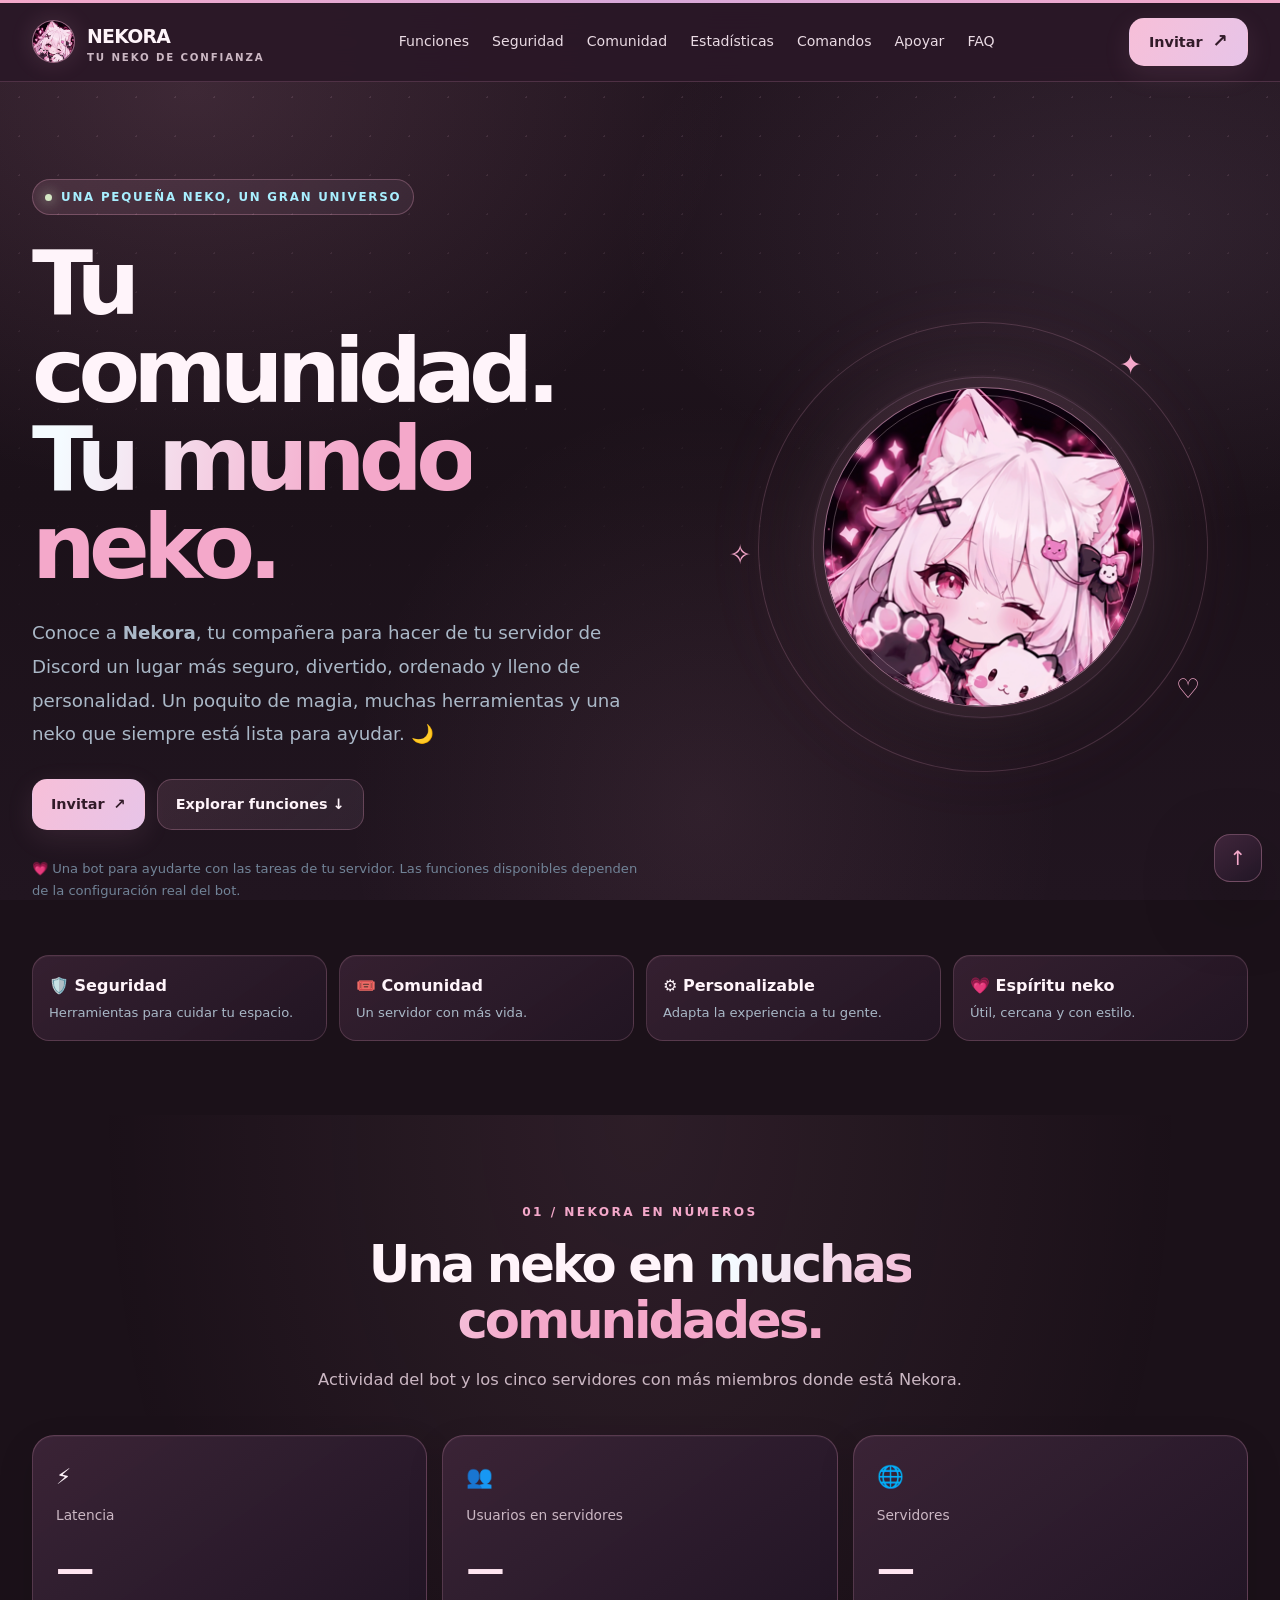
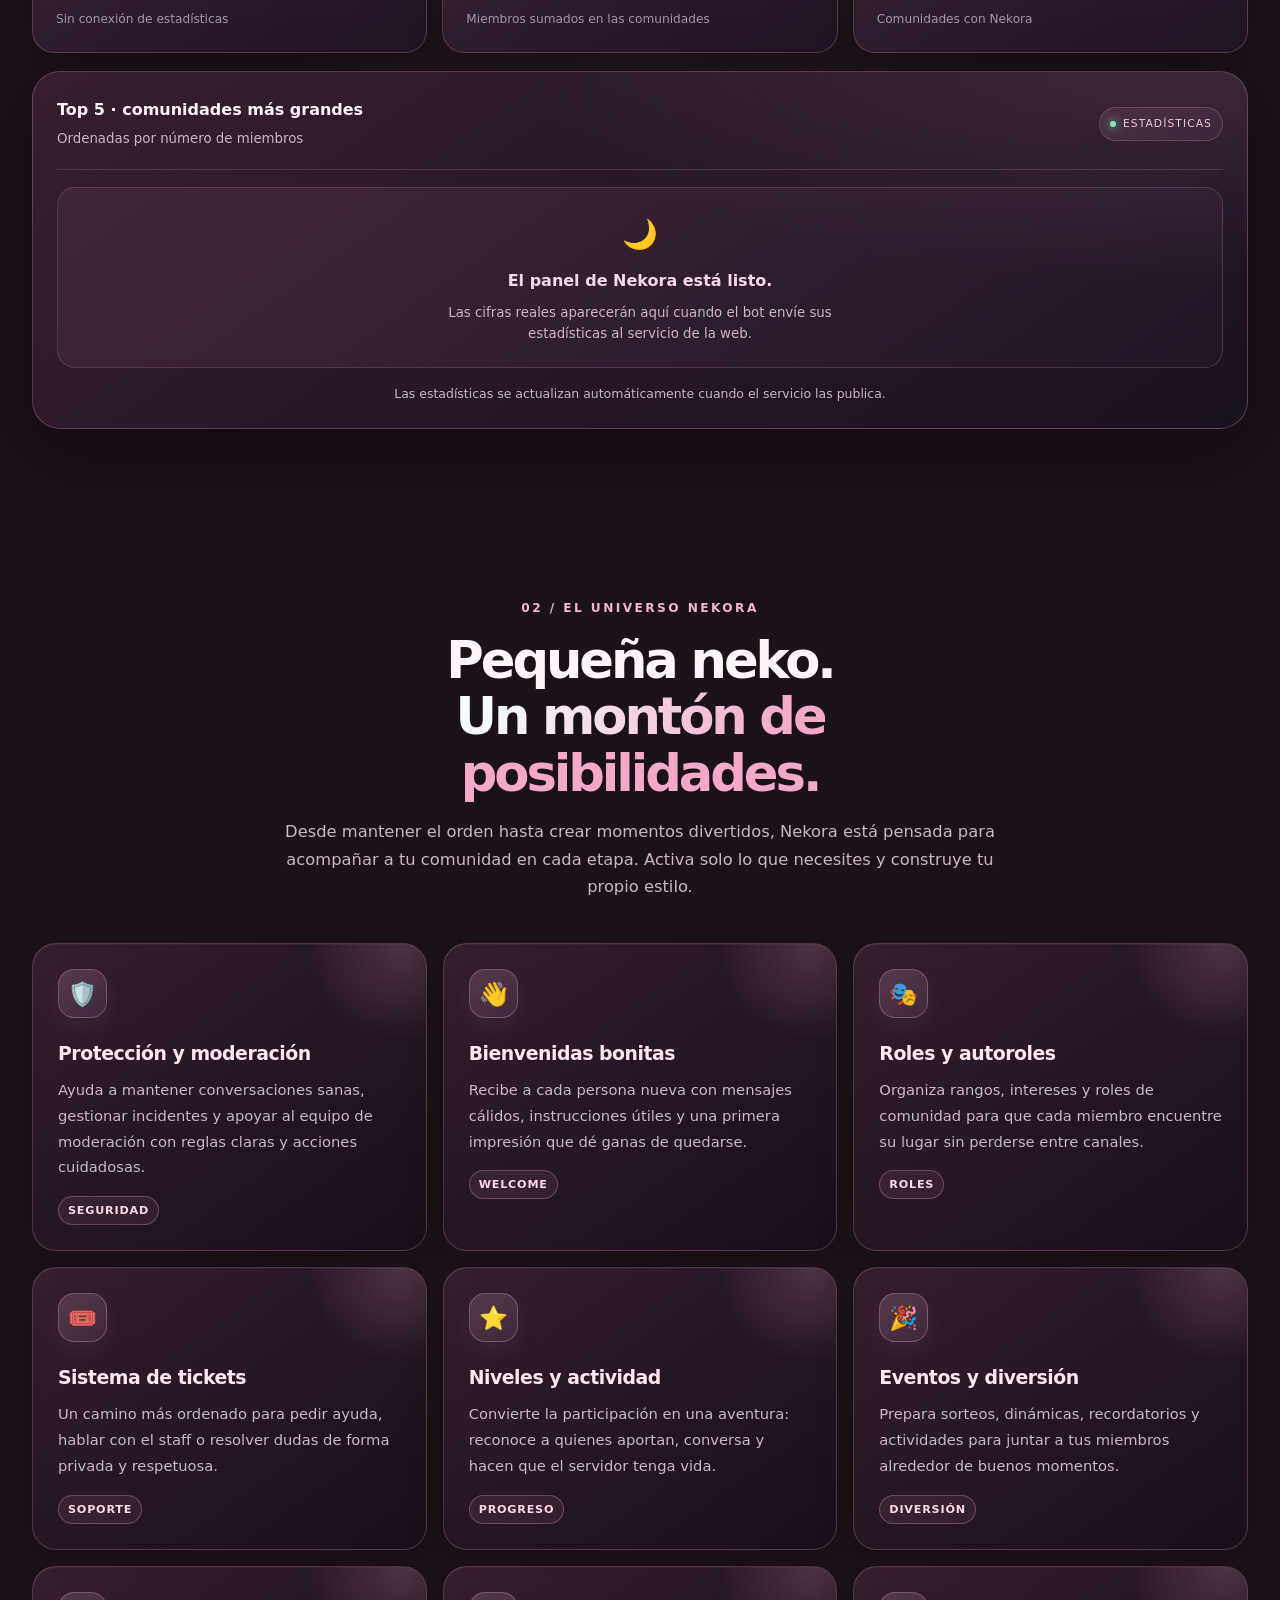
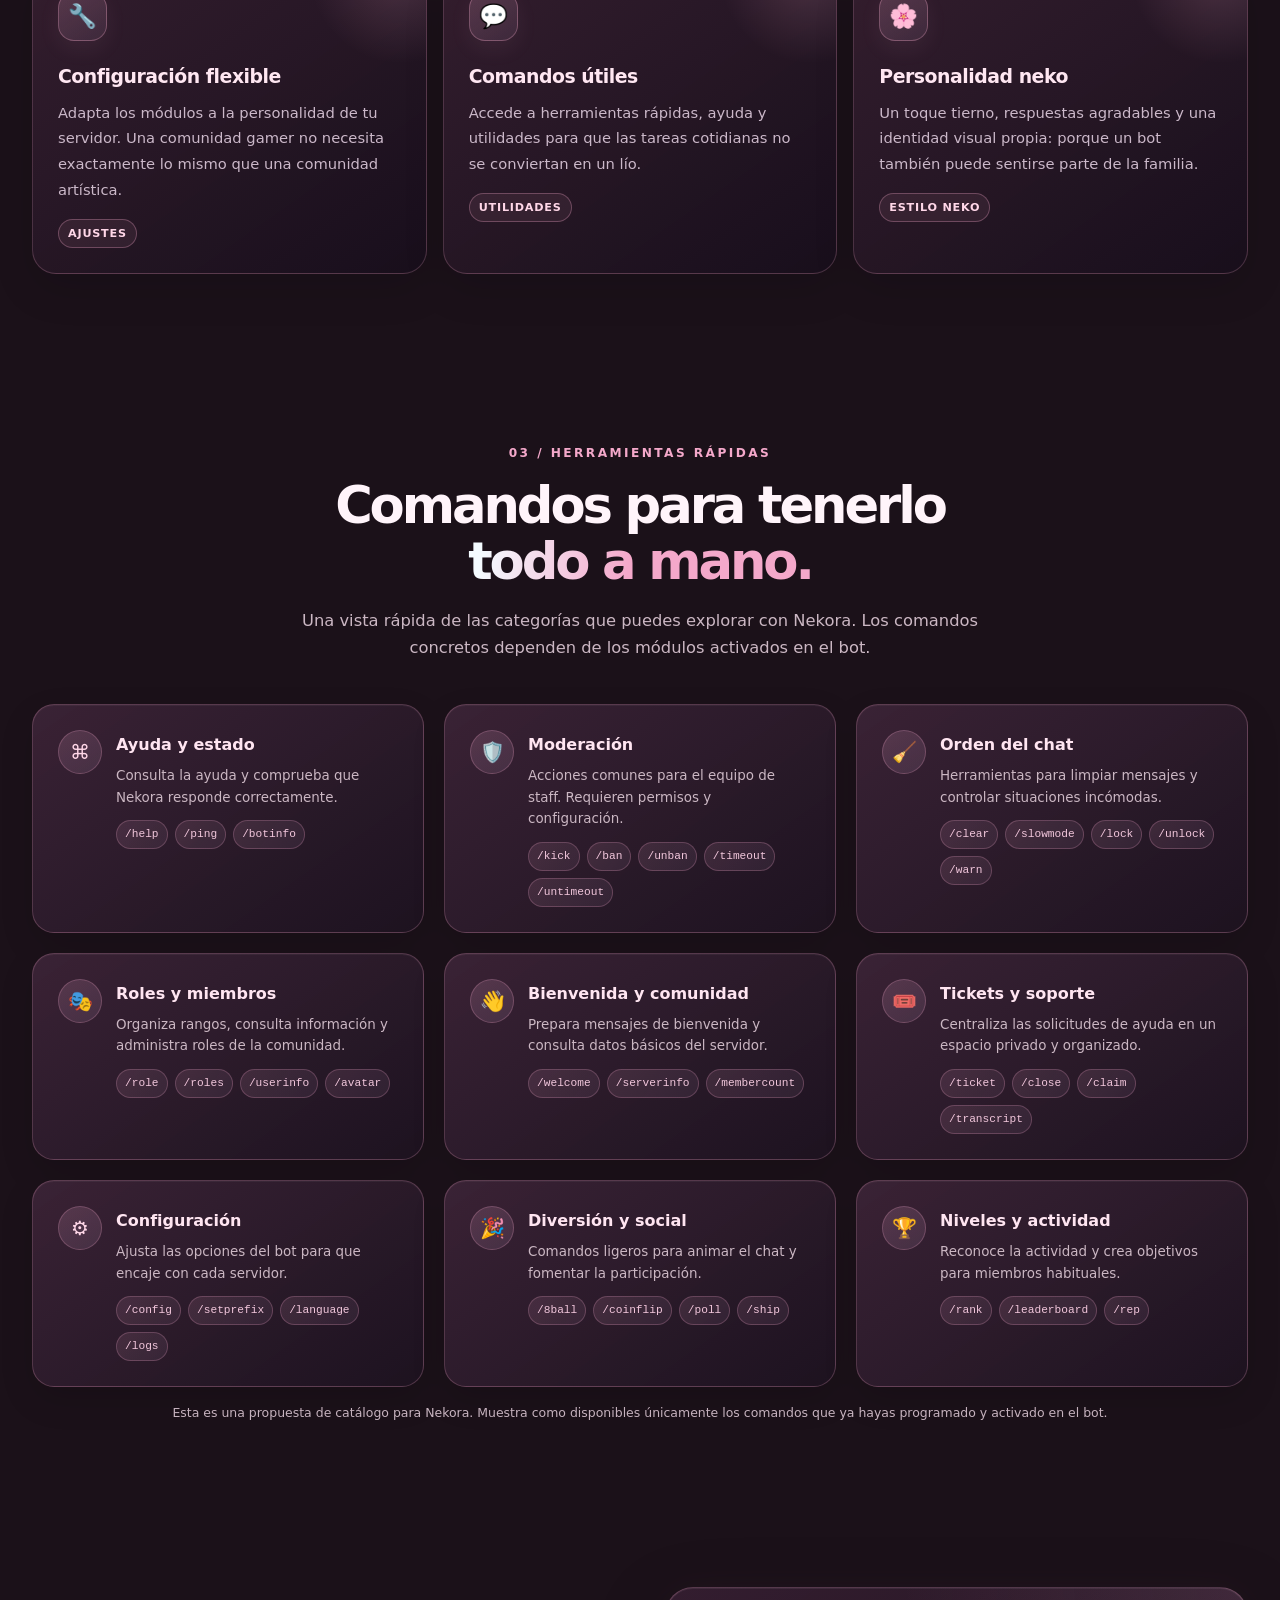
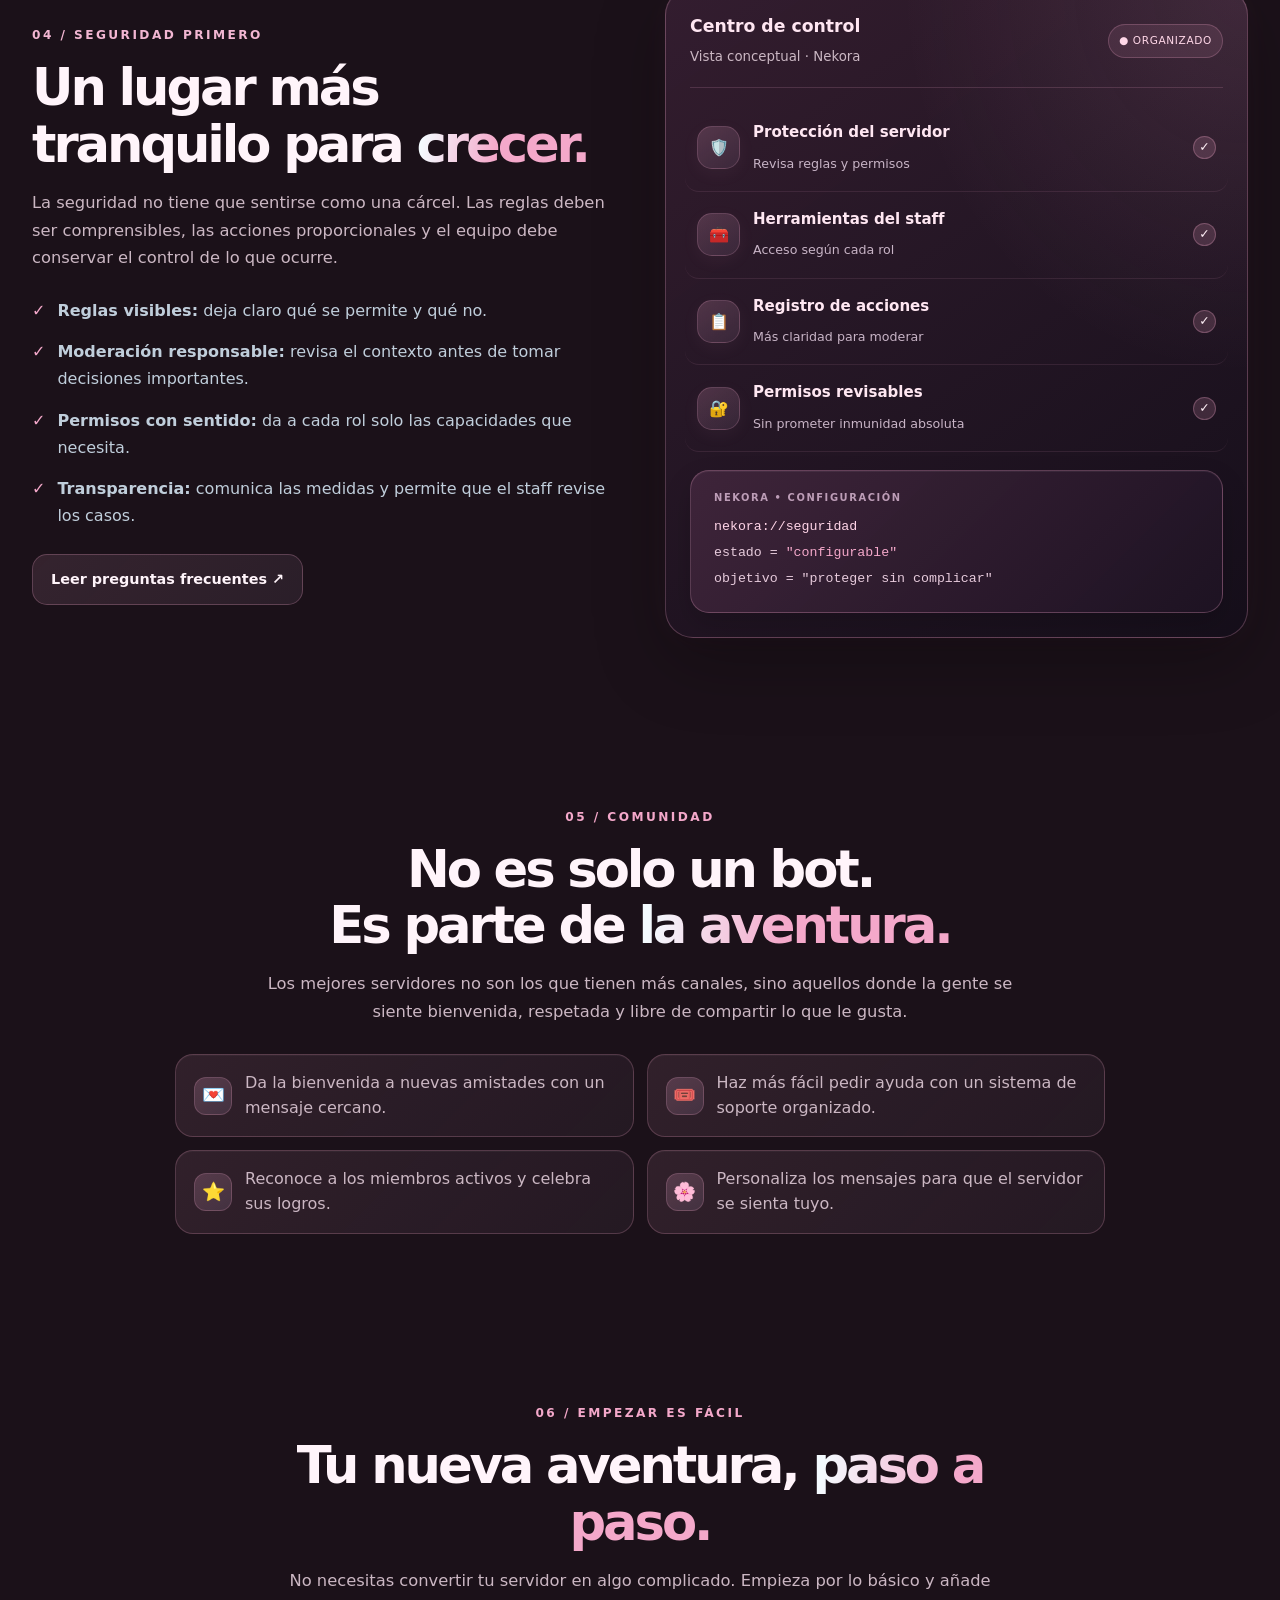
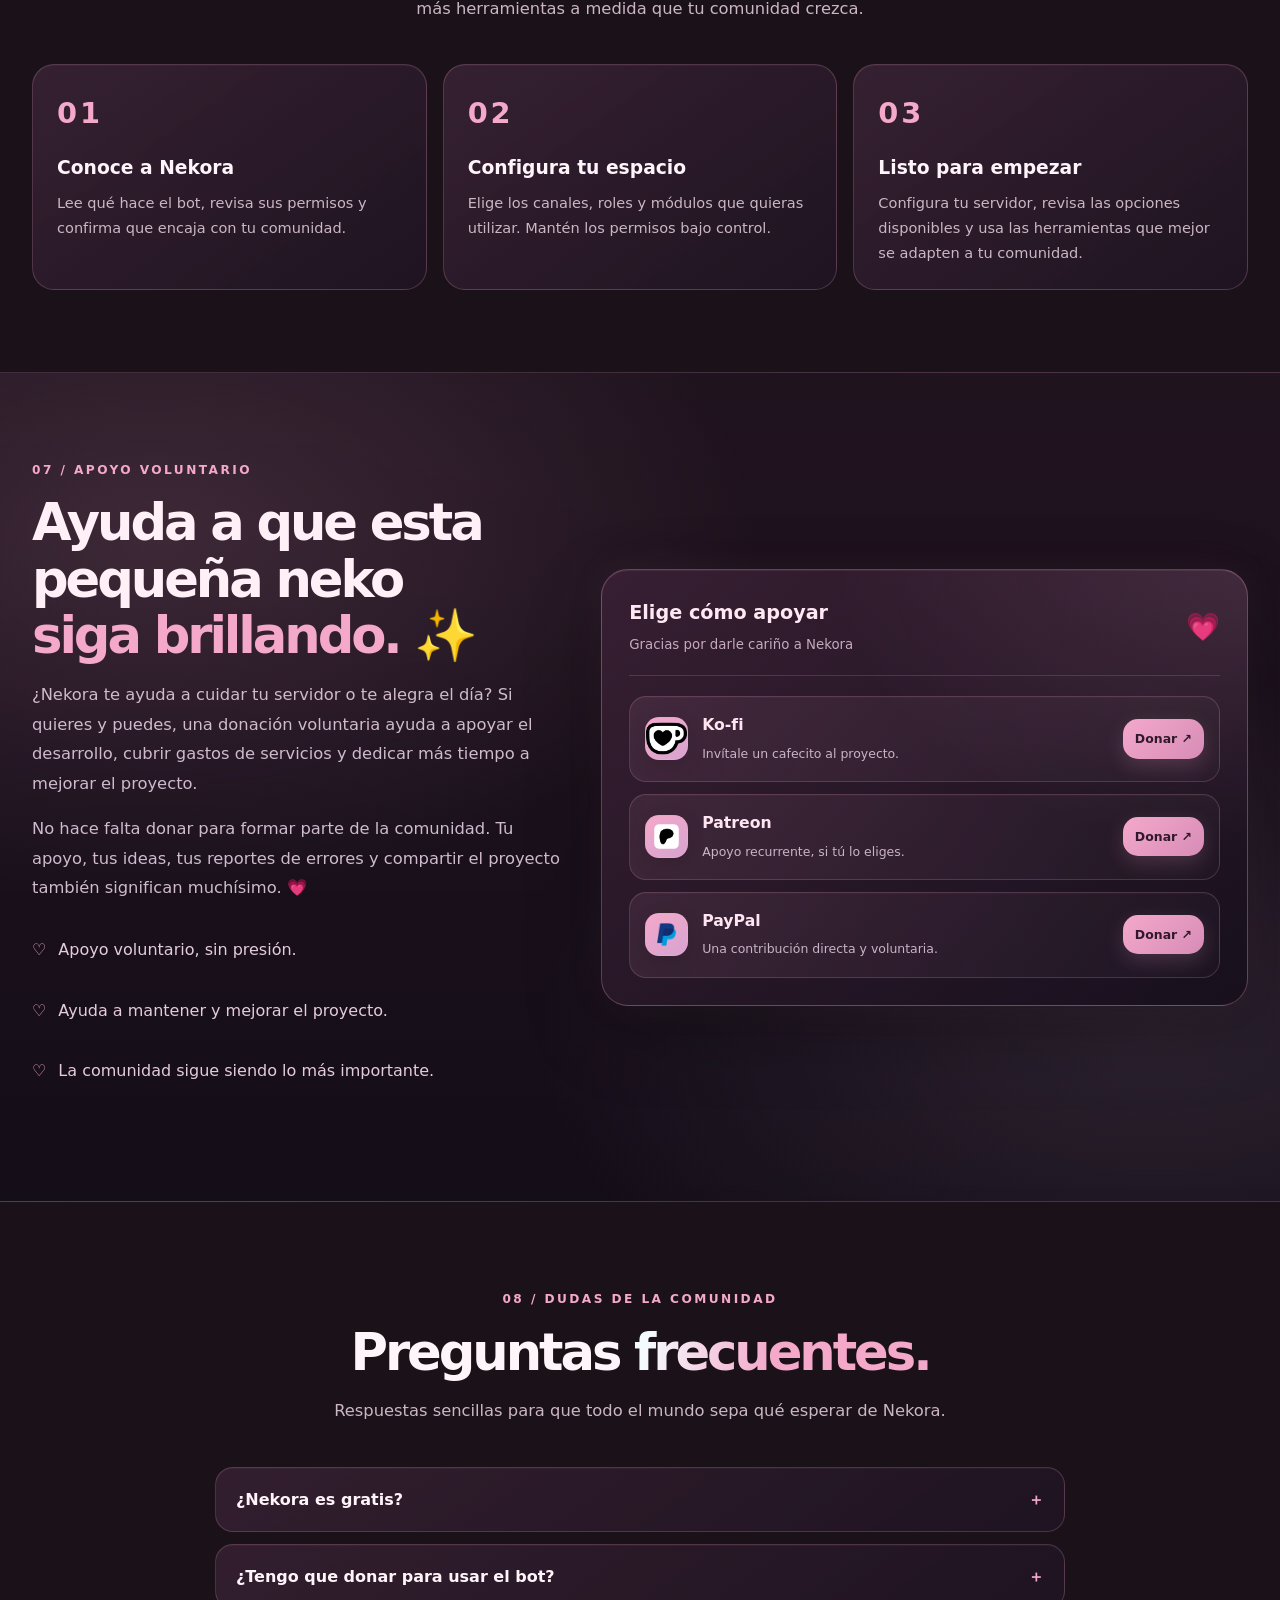
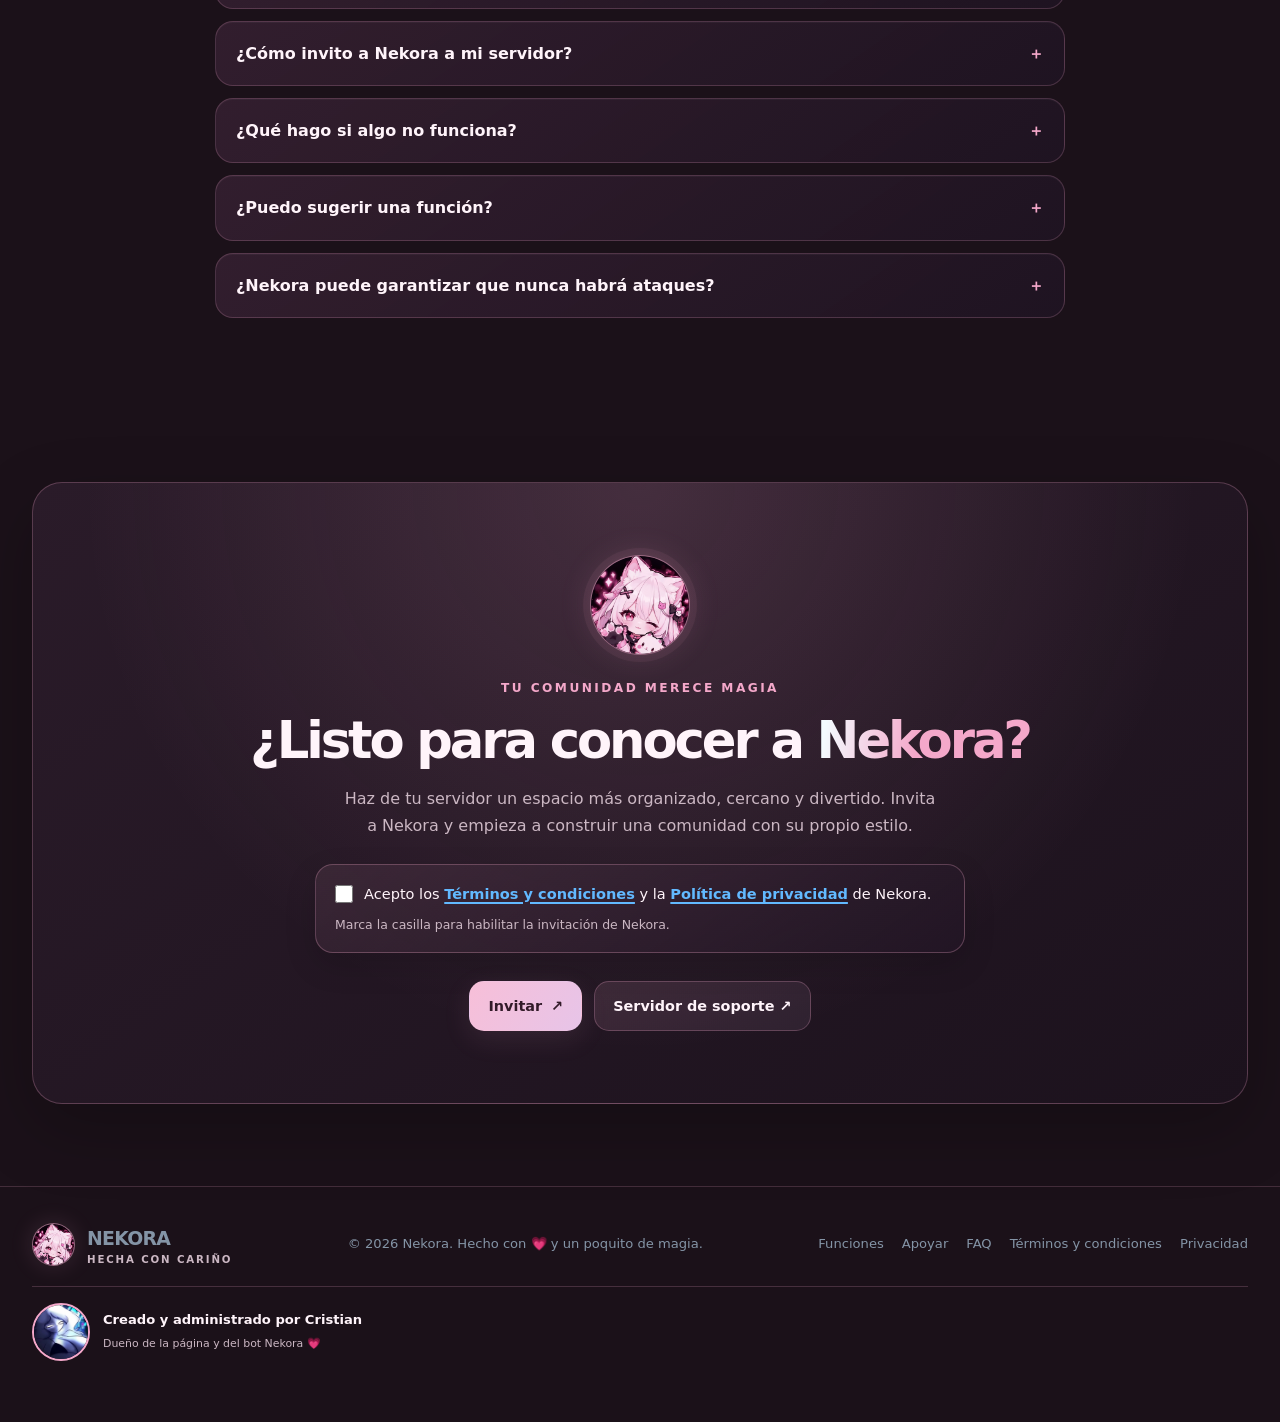
==== commit 2983a958: "Implement Nekora statistics fetching on page load Added a function to fetch and display Nekora stati" ====
--- a/index.html
+++ b/index.html
@@ -730,5 +730,31 @@
  statsRoot.innerHTML='<div class="stats-empty"><span>🌙</span><strong>El panel de Nekora está listo.</strong><small>Las cifras reales aparecerán aquí cuando el bot envíe sus estadísticas al servicio de la web.</small></div>';
 });
 </script>
+<script>
+async function cargarEstadisticasNekora() {
+    try {
+        // Tu URL de Codespaces con la ruta /api/stats
+        const urlCodespace = 'https://github.dev'; 
+
+        const respuesta = await fetch(urlCodespace);
+        const data = await respuesta.json();
+
+        // Vincula los datos con los IDs que pusiste arriba
+        document.getElementById('servidores-count').innerText = data.servidores.toLocaleString();
+        document.getElementById('usuarios-count').innerText = data.usuarios.toLocaleString();
+        document.getElementById('bot-estado').innerText = data.estado || "Online 🟢";
+        
+        console.log("Datos cargados:", data);
+    } catch (error) {
+        console.error("Error de conexión:", error);
+        document.getElementById('servidores-count').innerText = "0";
+        document.getElementById('usuarios-count').innerText = "0";
+        document.getElementById('bot-estado').innerText = "Offline 🔴";
+    }
+}
+
+// Llama a la función automáticamente al cargar la página
+window.onload = cargarEstadisticasNekora;
+</script>
 </body>
 </html>
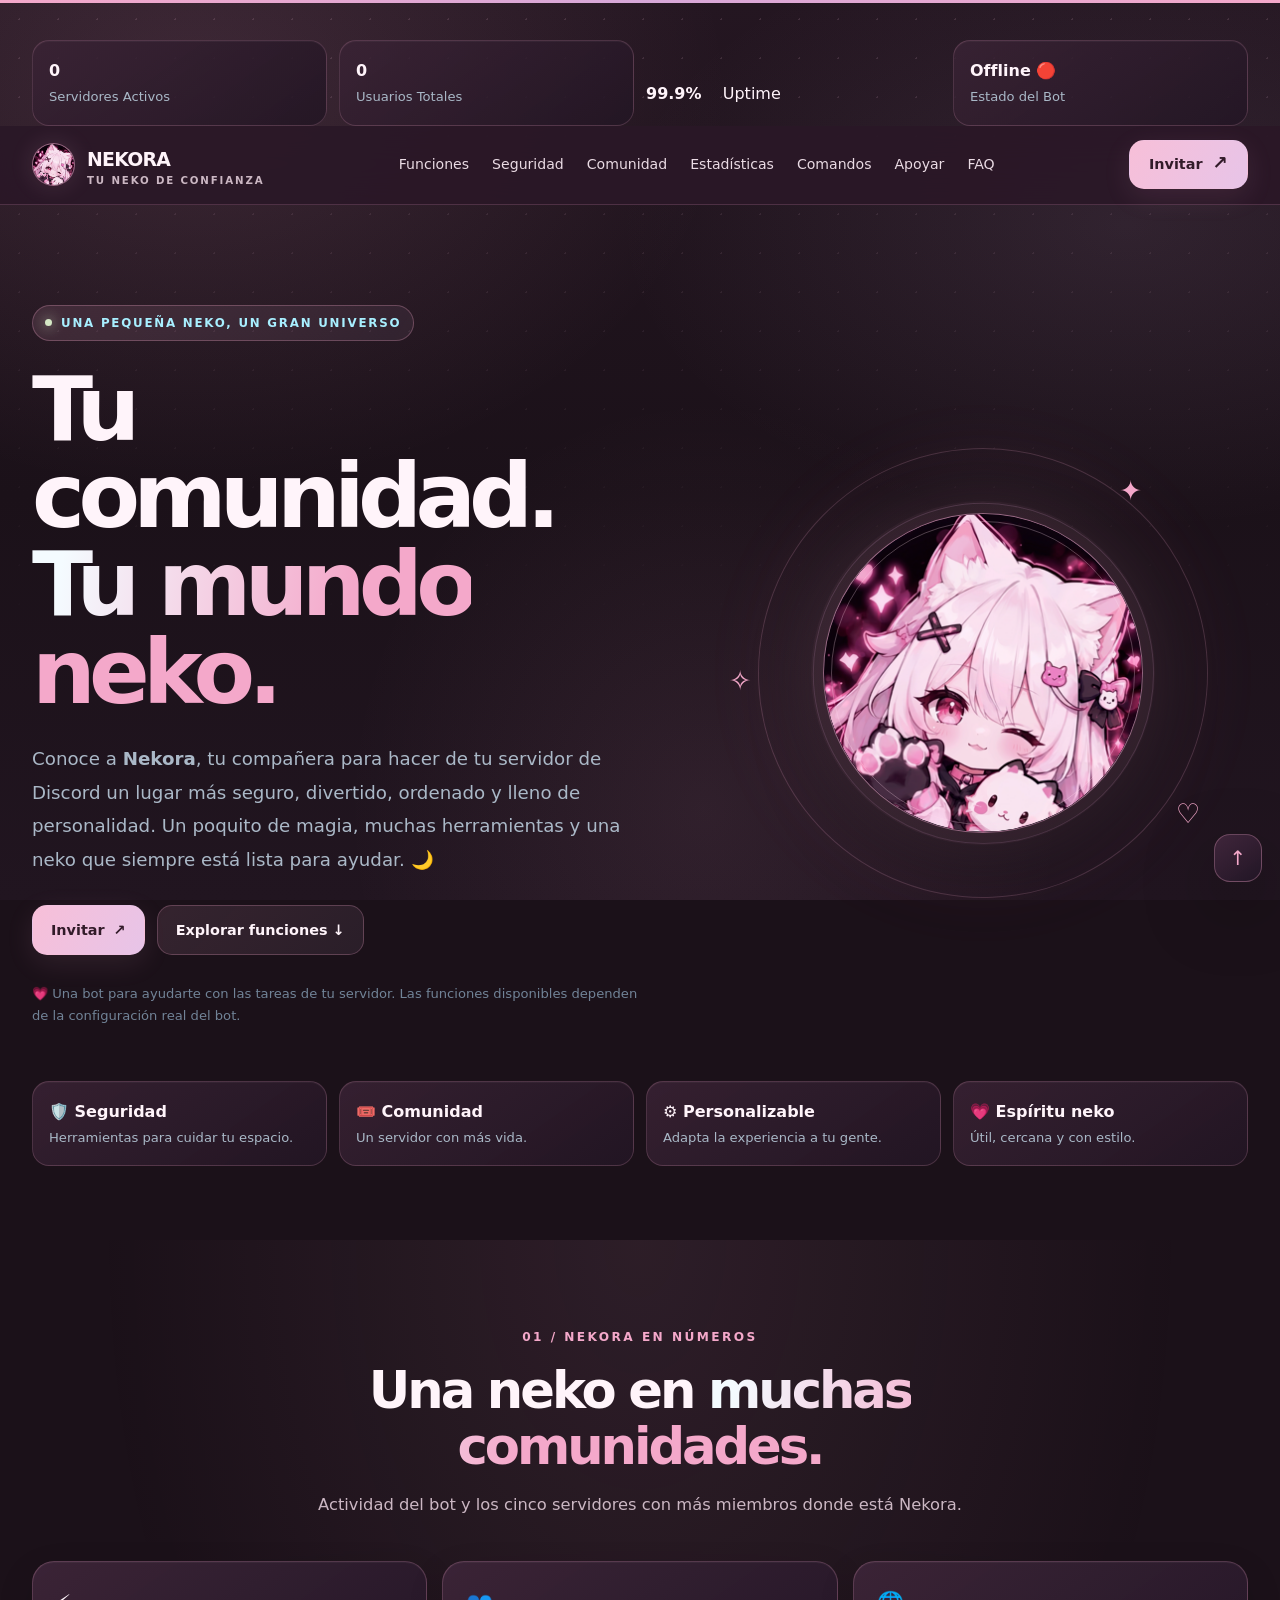
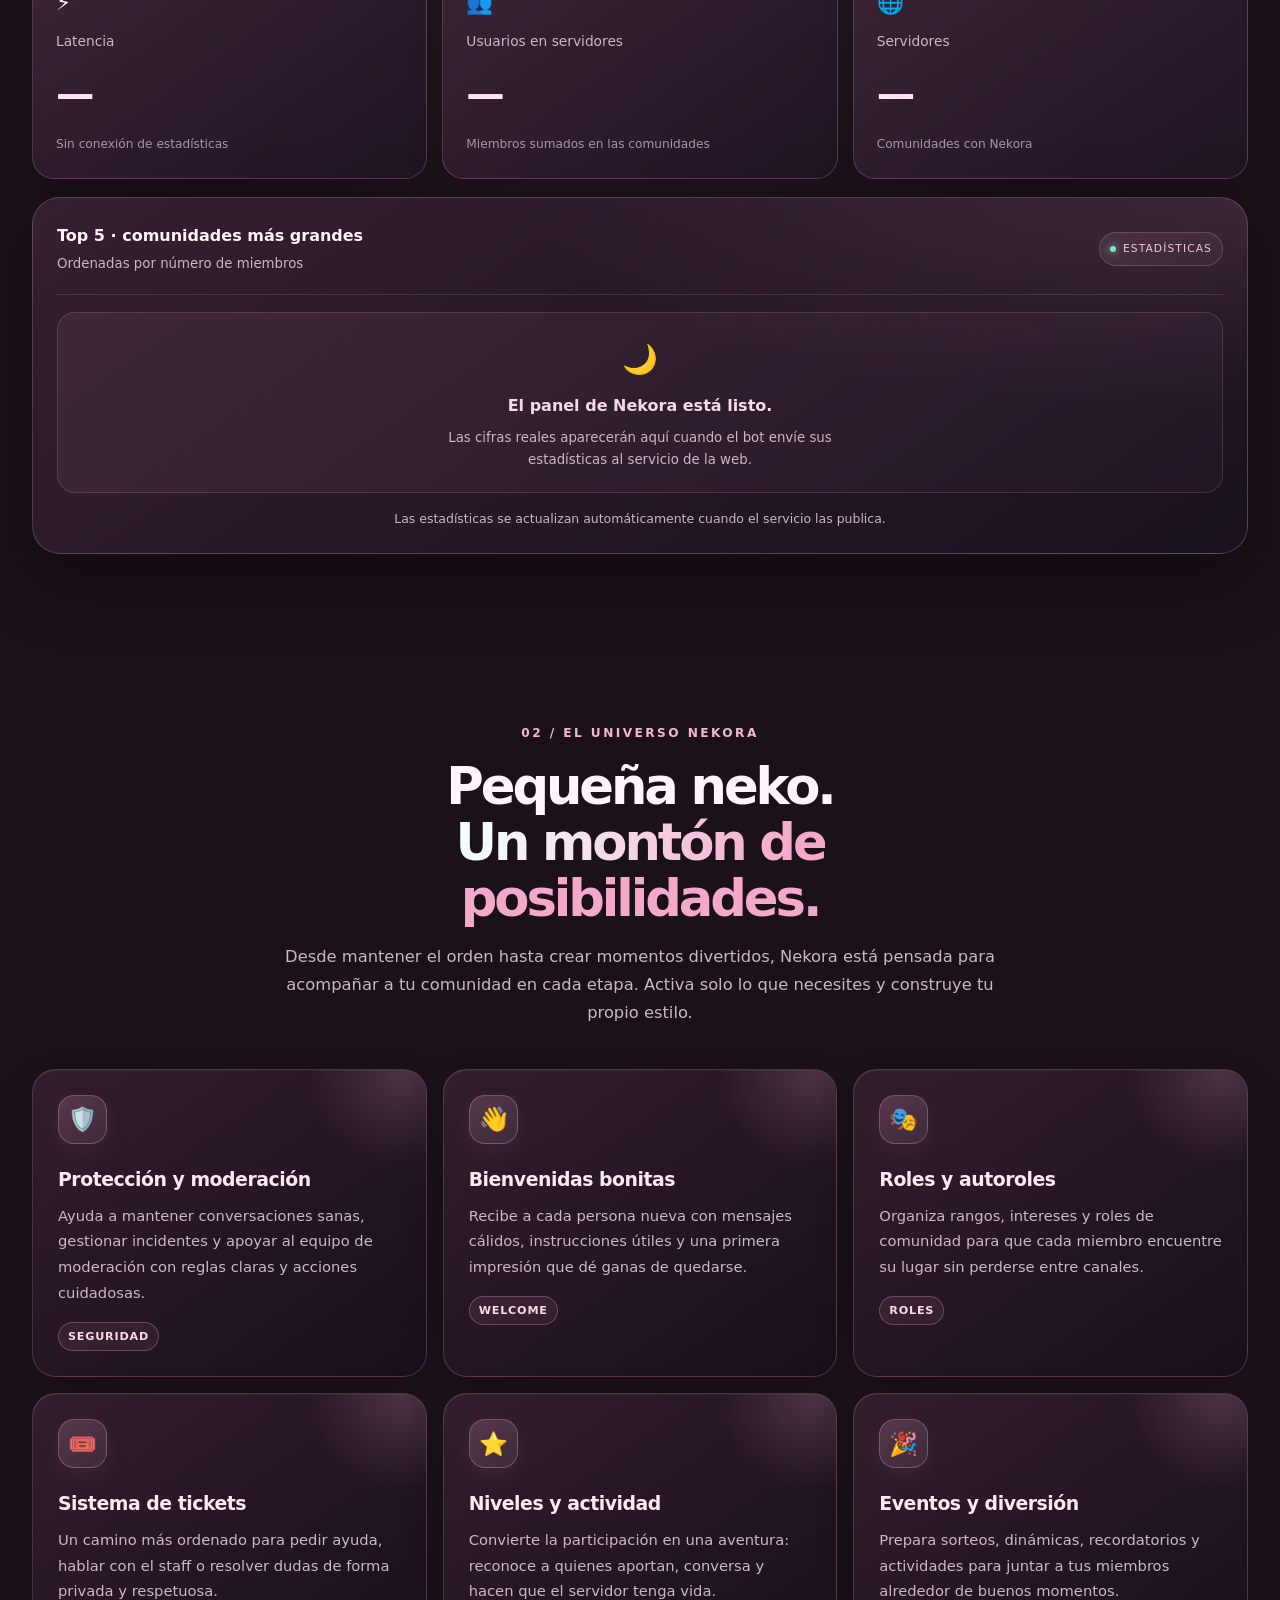
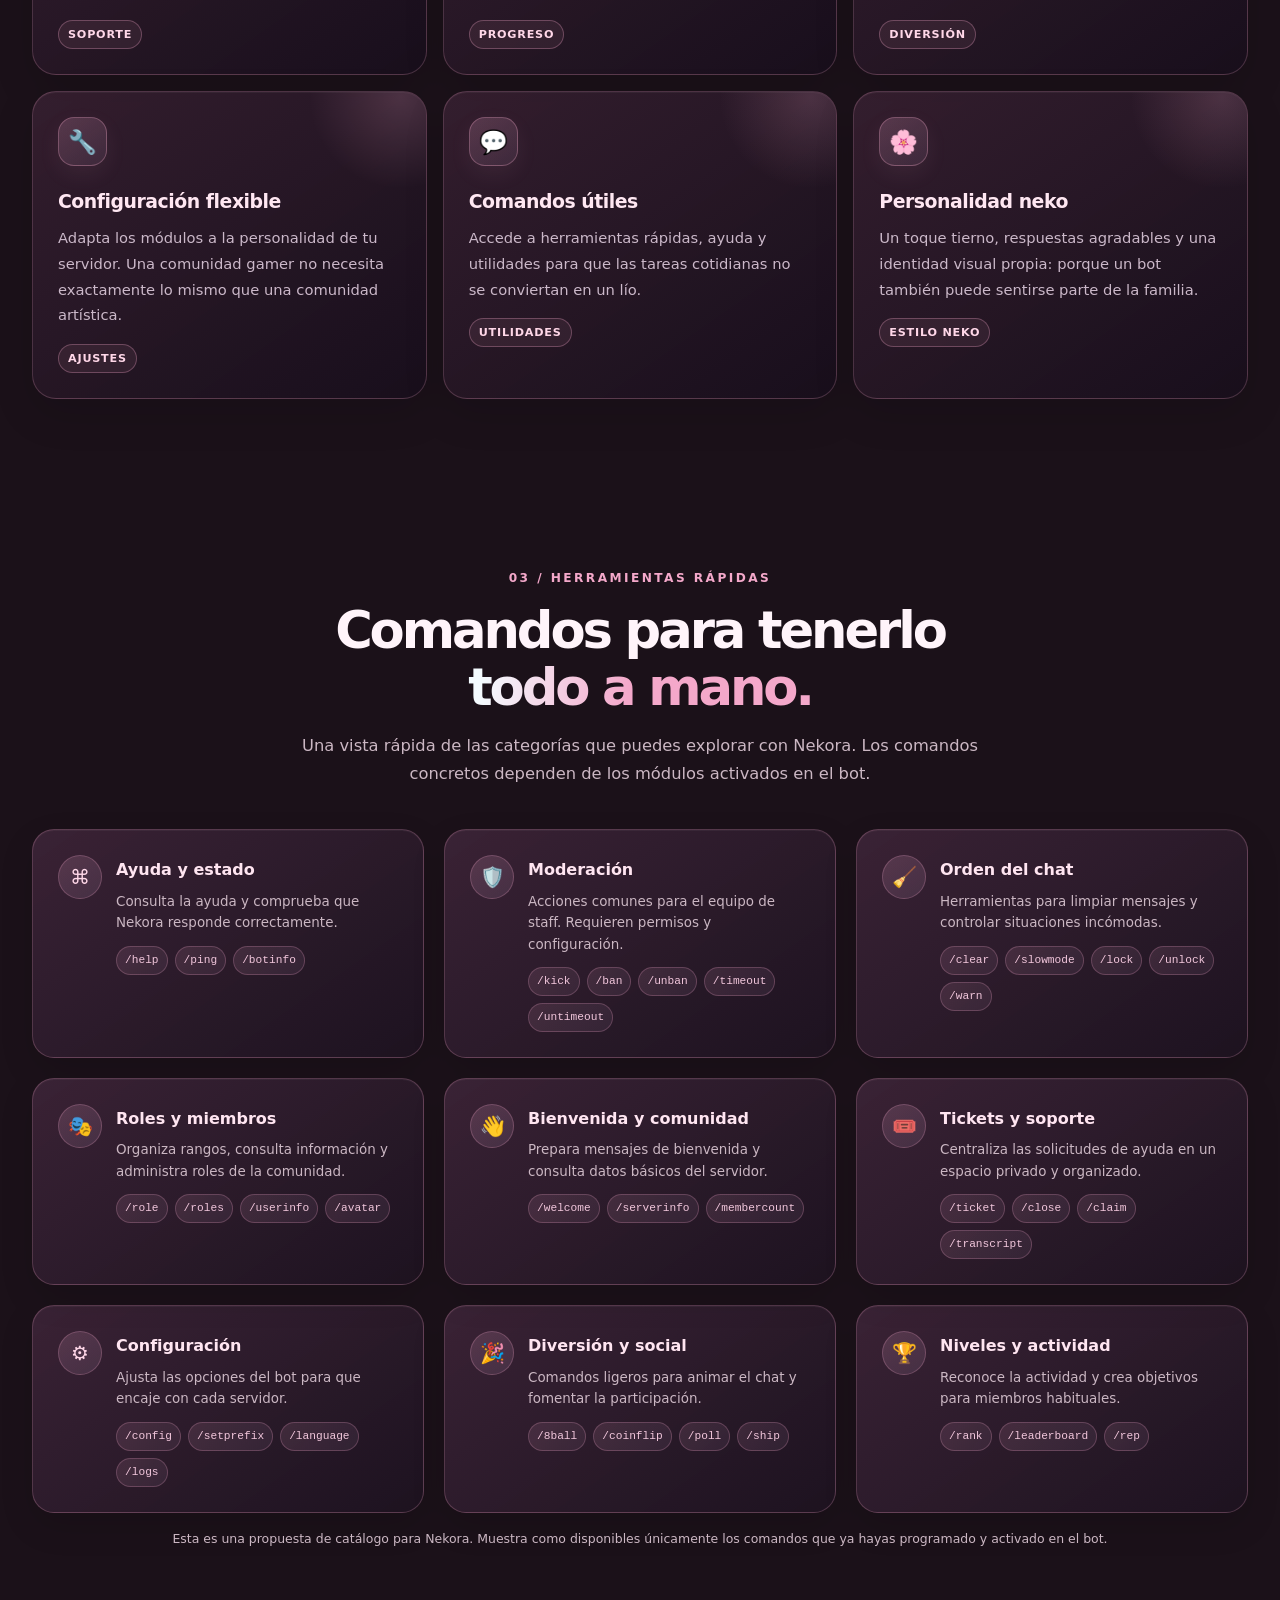
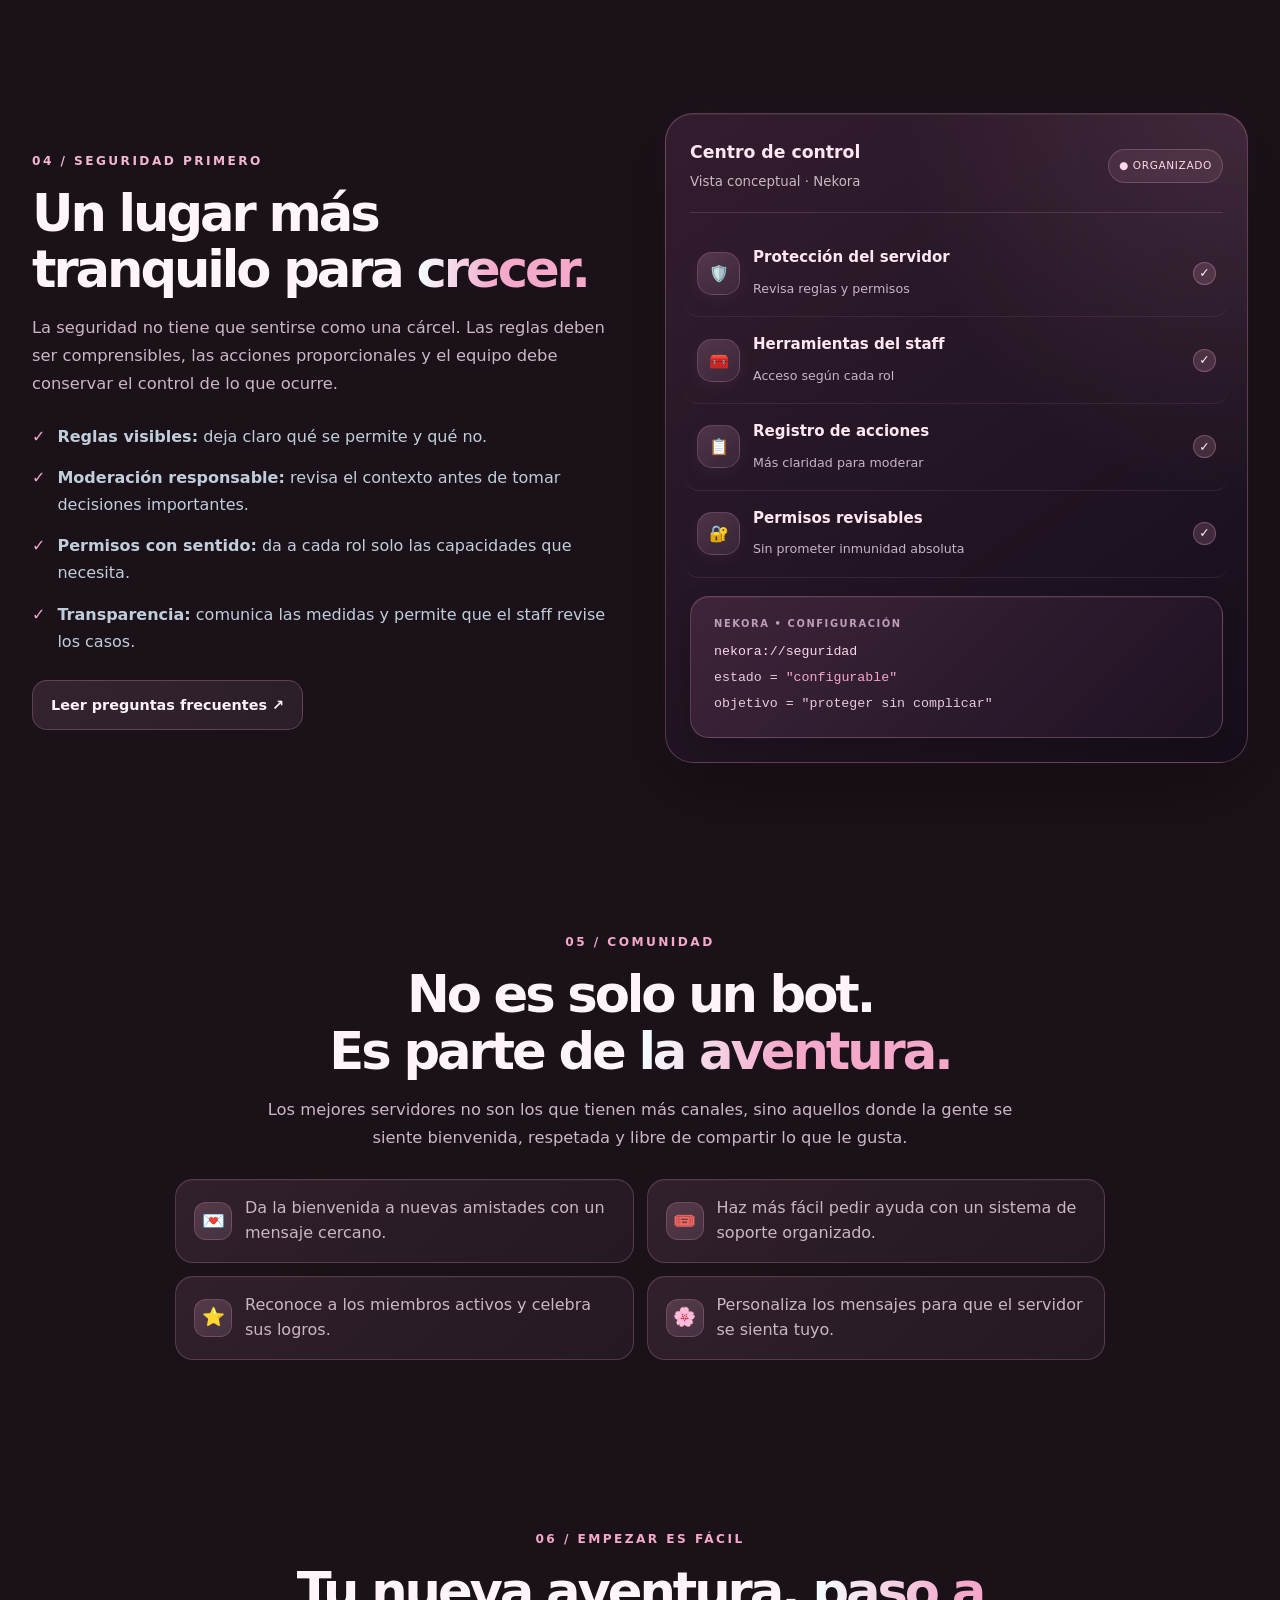
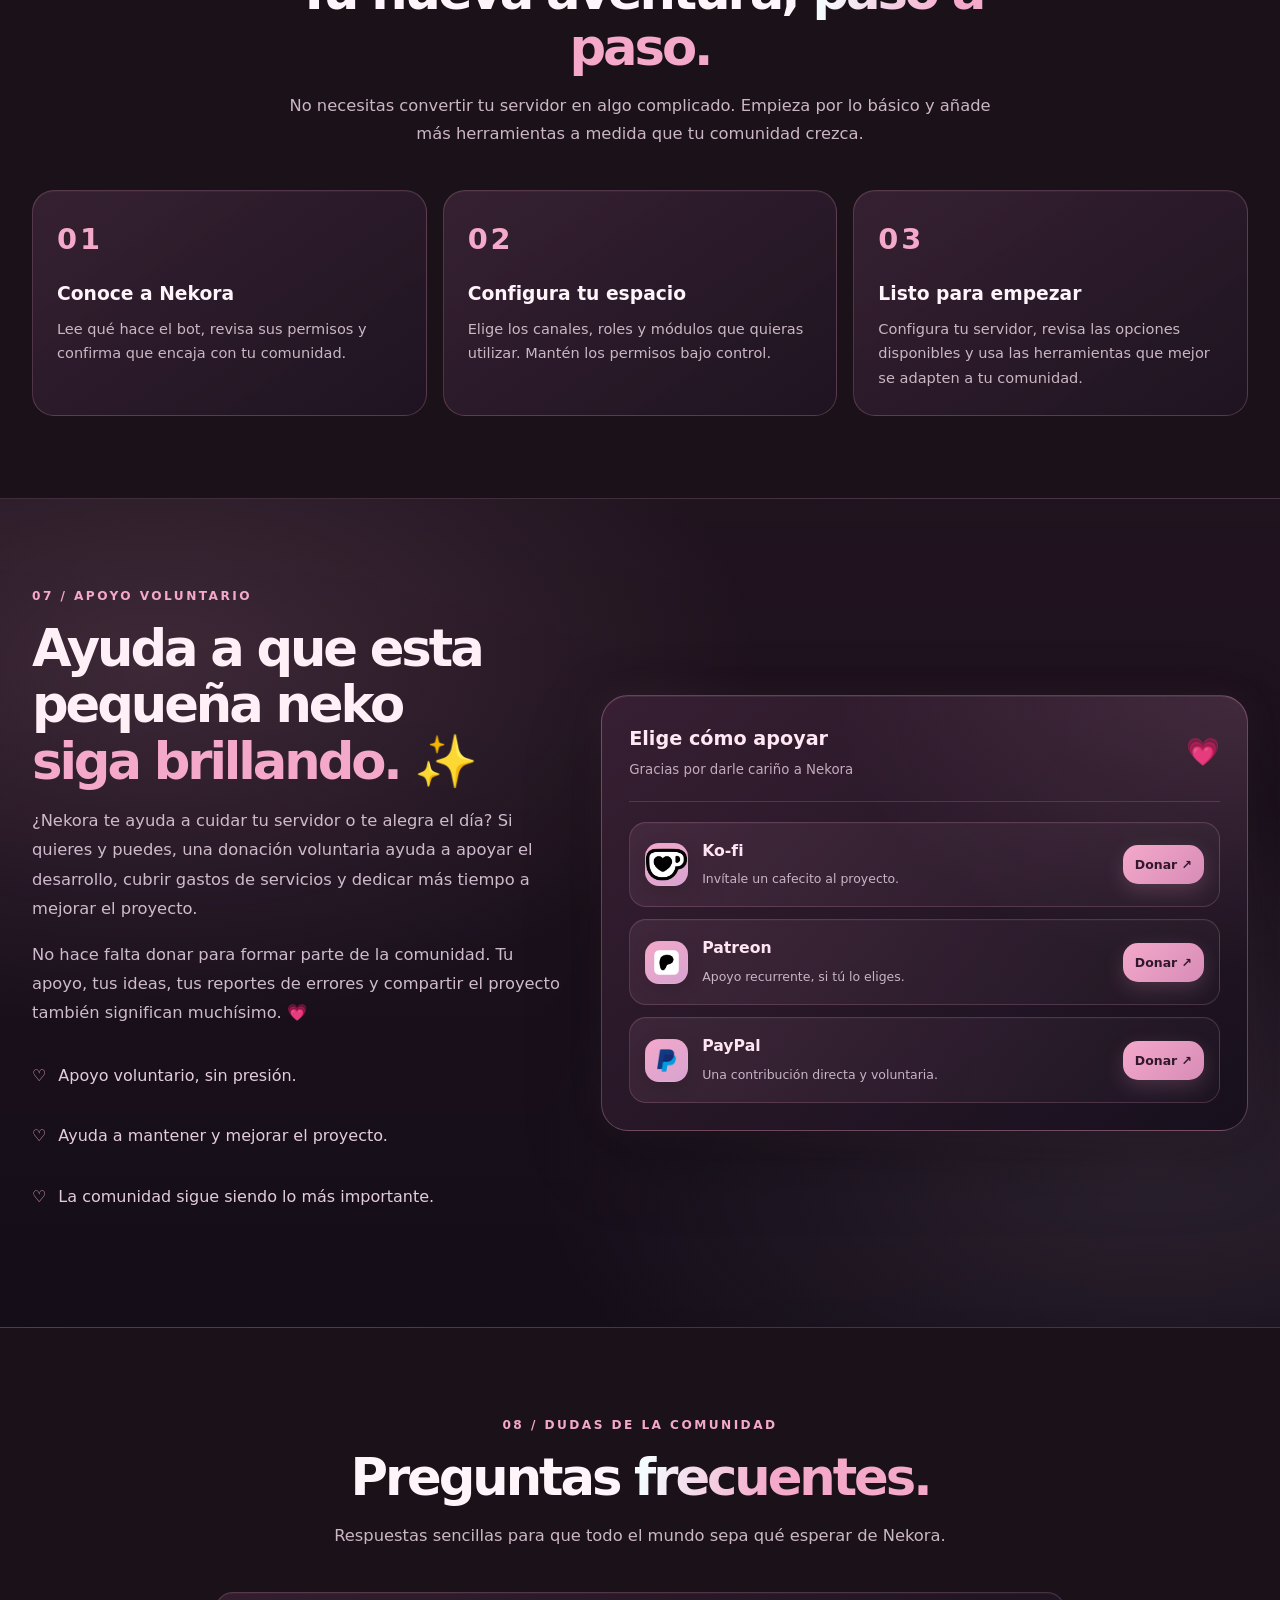
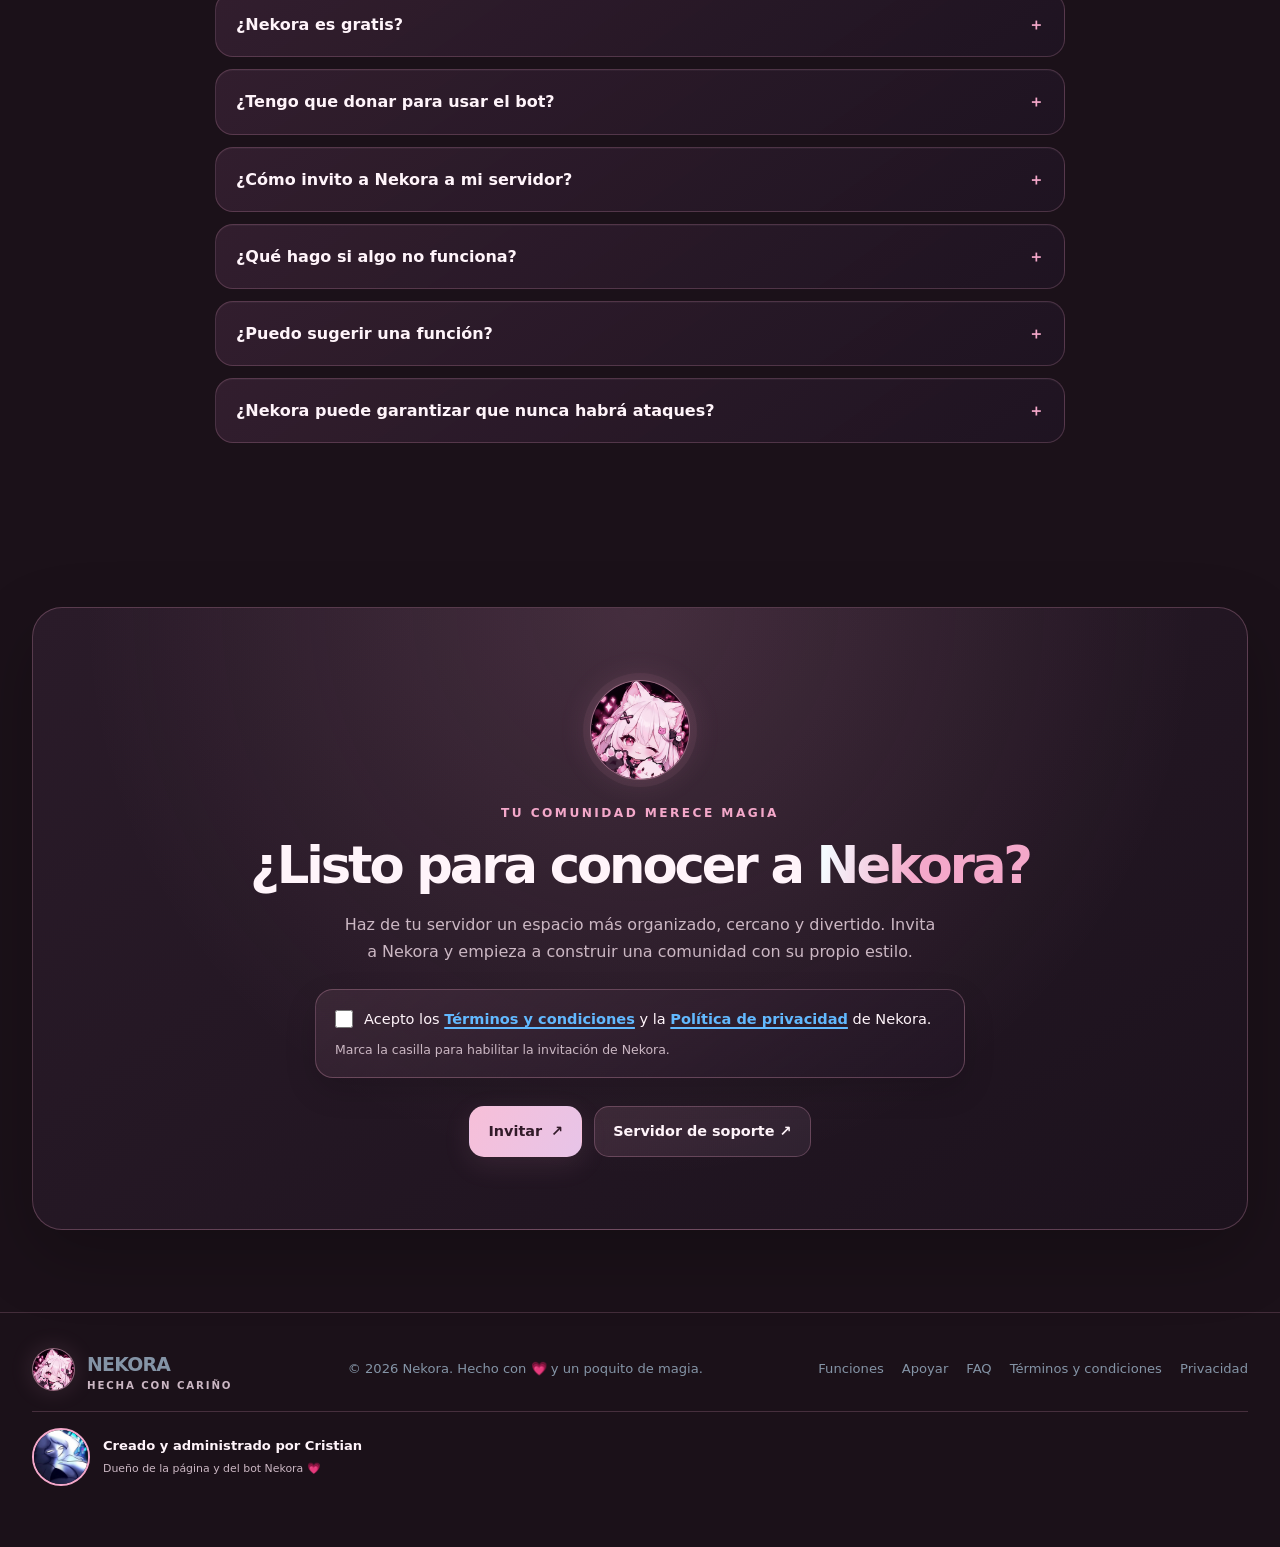
==== commit 278d901e: "Change API URL for statistics fetching Updated the URL for fetching statistics in cargarEstadisticas" ====
--- a/index.html
+++ b/index.html
@@ -349,6 +349,26 @@
   </div>
 </div>
 <div class="topline"></div>
+  <div class="wrap">
+  <div class="trustbar">
+    <div class="trust">
+      <b id="servidores-count">Cargando...</b>
+      Servidores Activos
+    </div>
+    <div class="trust">
+      <b id="usuarios-count">Cargando...</b>
+      Usuarios Totales
+    </div>
+    <div class="trustbar">
+      <b>99.9%</b>
+      Uptime
+    </div>
+    <div class="trust">
+      <b id="bot-estado">Conectando...</b>
+      Estado del Bot
+    </div>
+  </div>
+</div>
 <header>
   <div class="wrap nav">
     <a class="brand" href="#inicio" aria-label="Nekora inicio"><span class="brand-mark"><img src="img/nekora.png" alt="Nekora" class="tiny-nekora"></span><span>NEKORA<small>tu neko de confianza</small></span></a>
@@ -734,7 +754,7 @@
 async function cargarEstadisticasNekora() {
     try {
         // Tu URL de Codespaces con la ruta /api/stats
-        const urlCodespace = 'https://github.dev'; 
+        const urlCodespace = 'https://curly-rotary-phone-96qp66qr47rw3pj49-8080.app.github.dev/api/stats'; 
 
         const respuesta = await fetch(urlCodespace);
         const data = await respuesta.json();
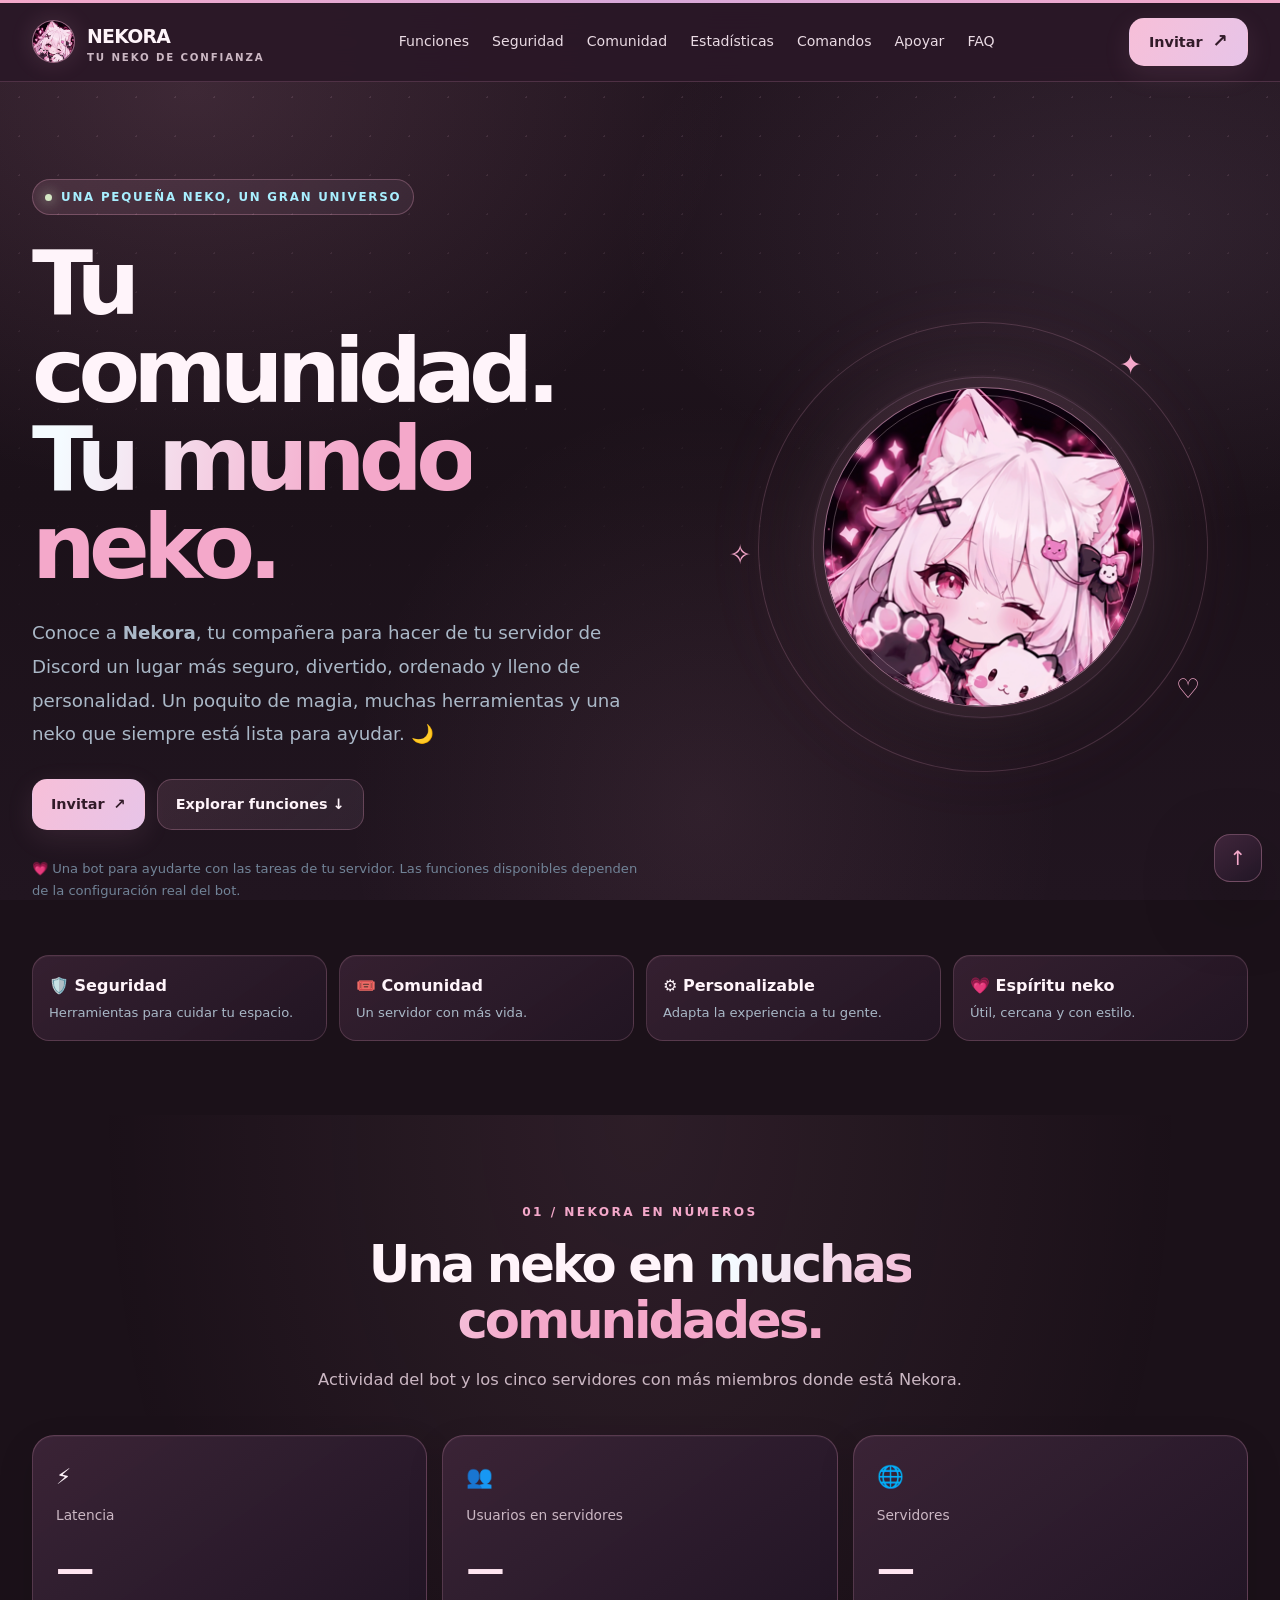
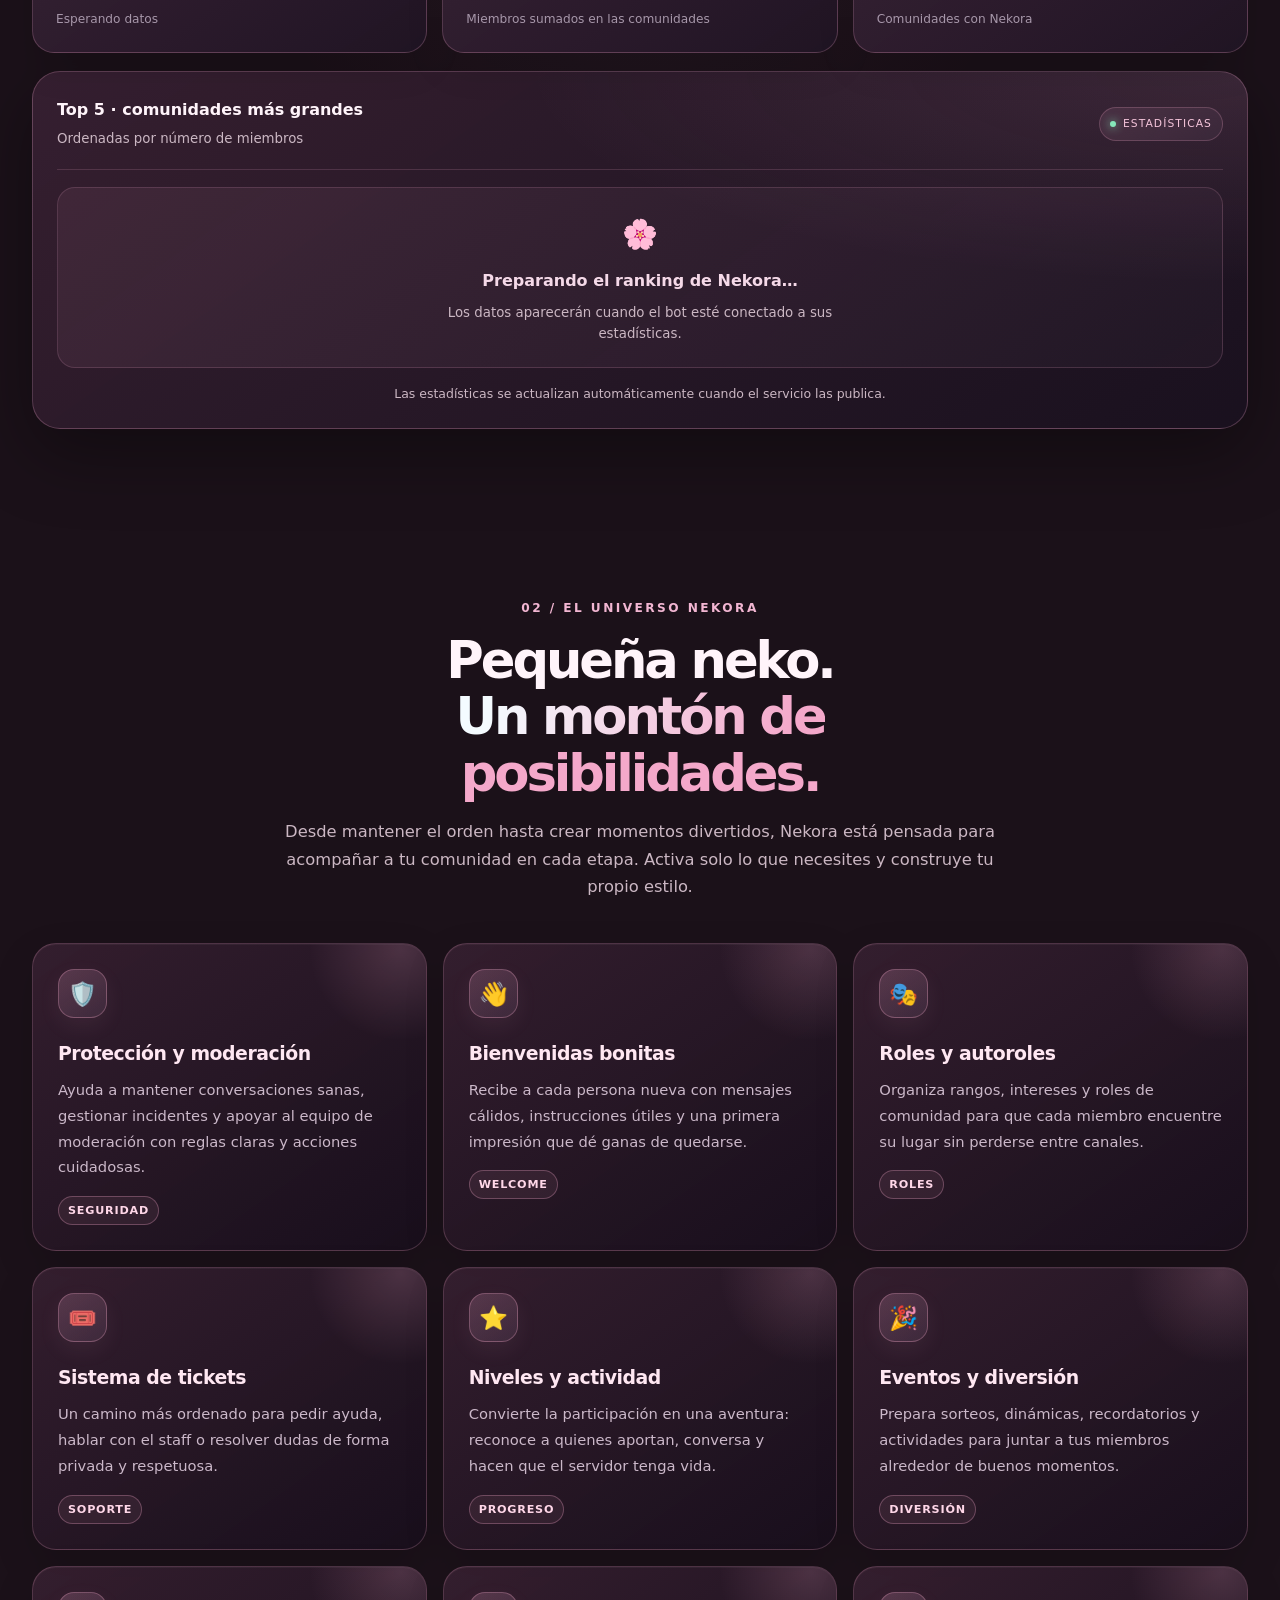
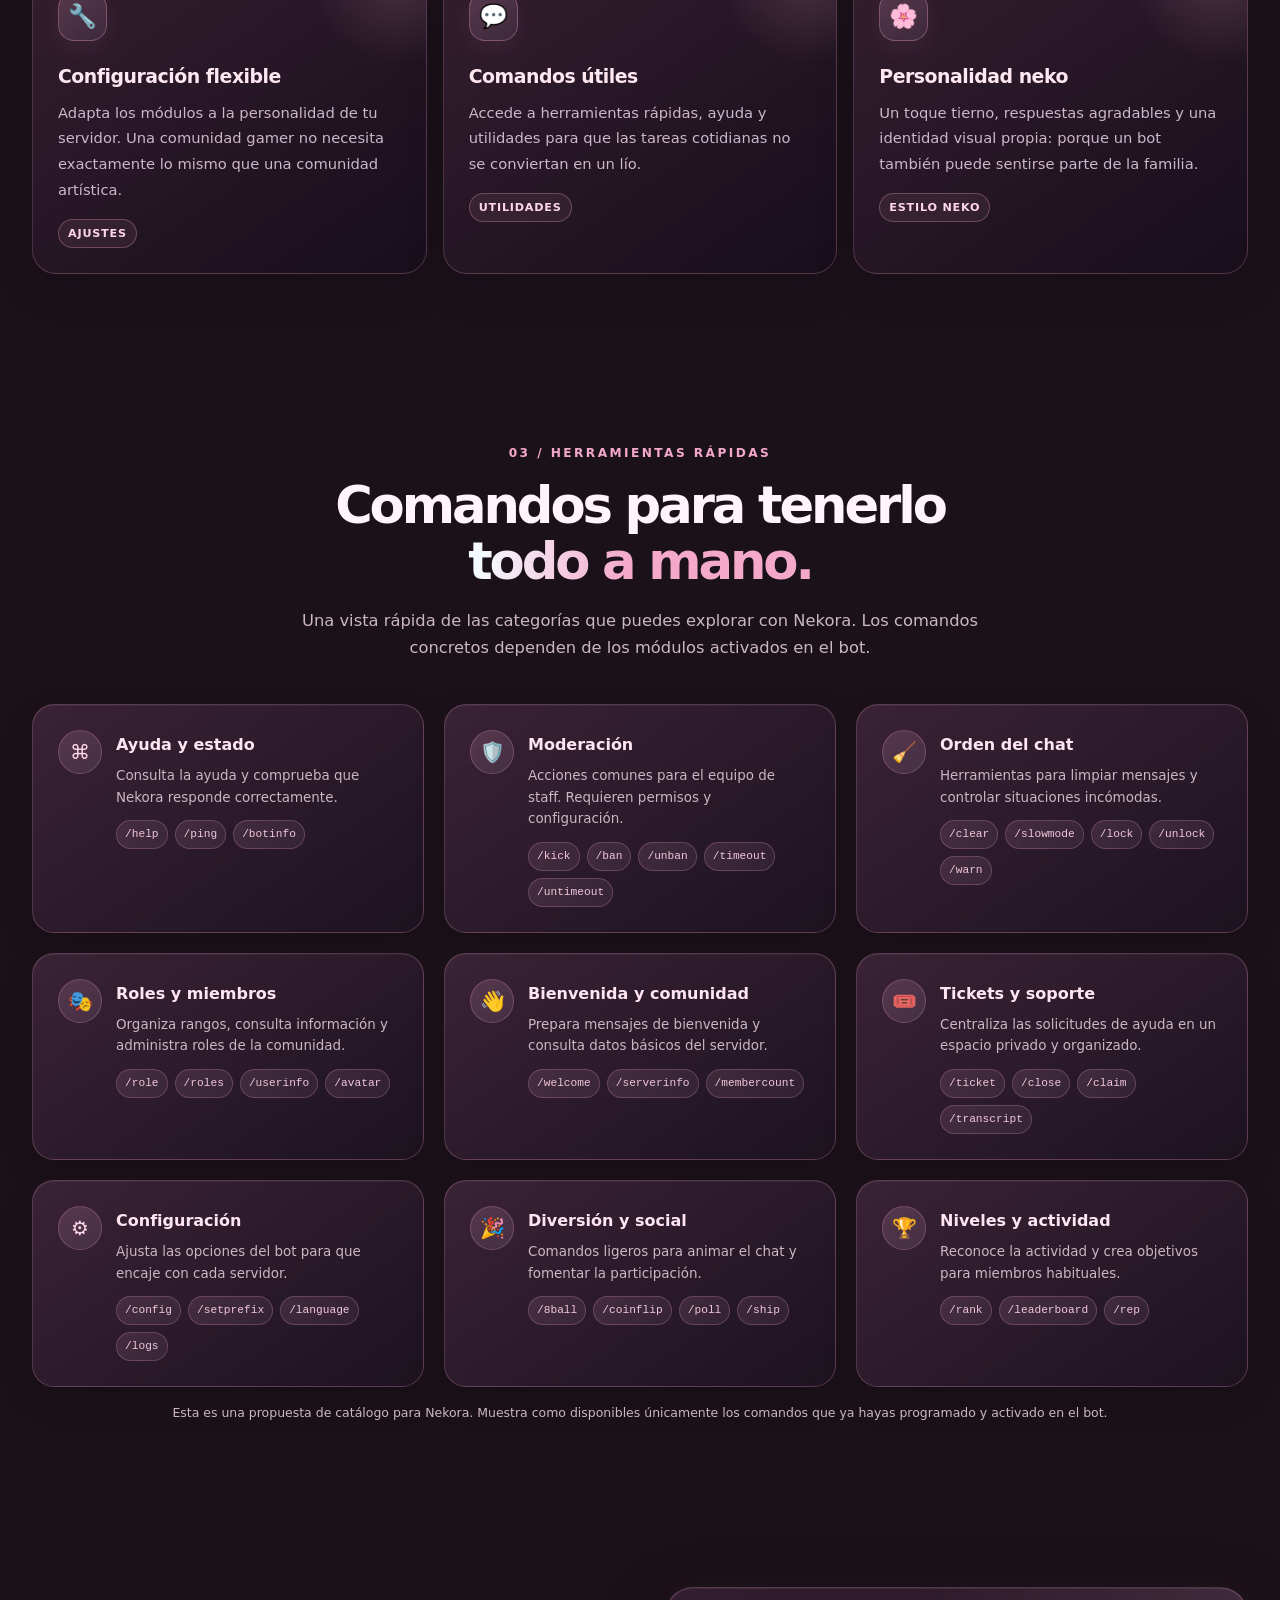
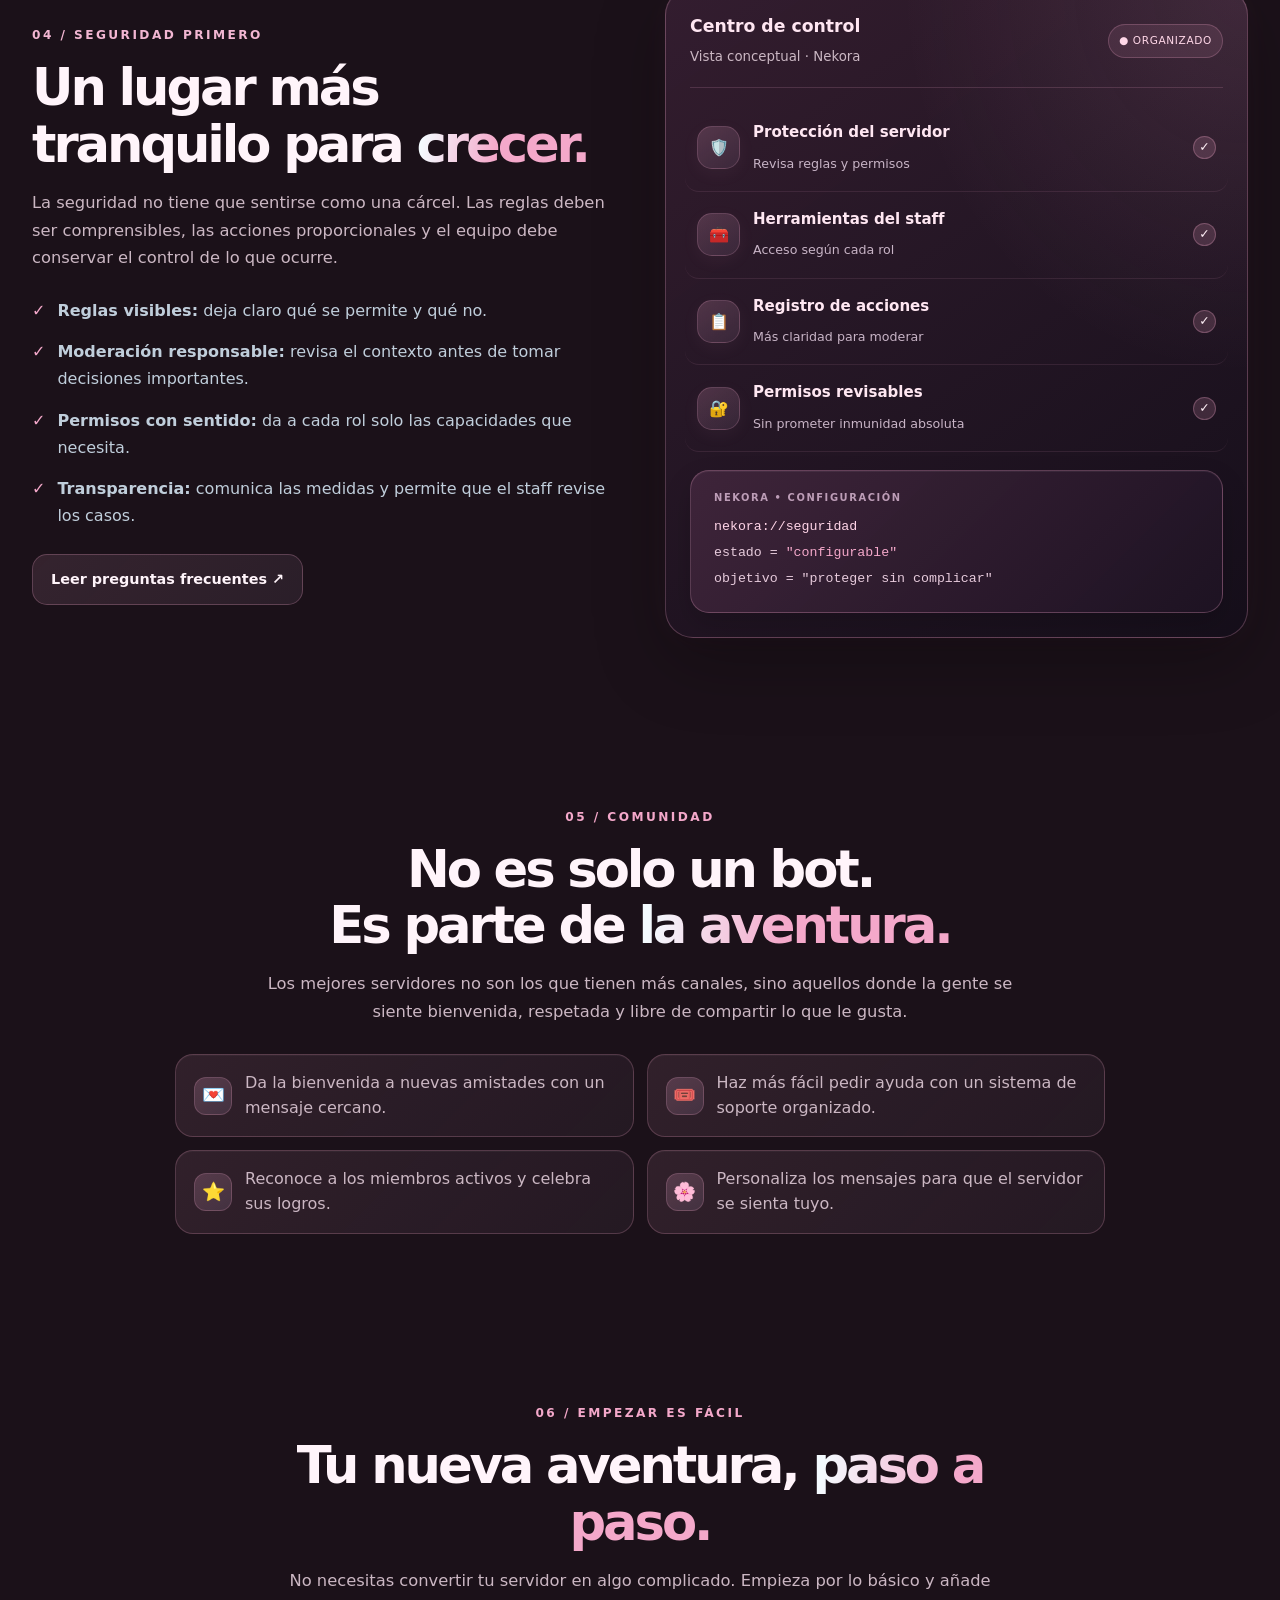
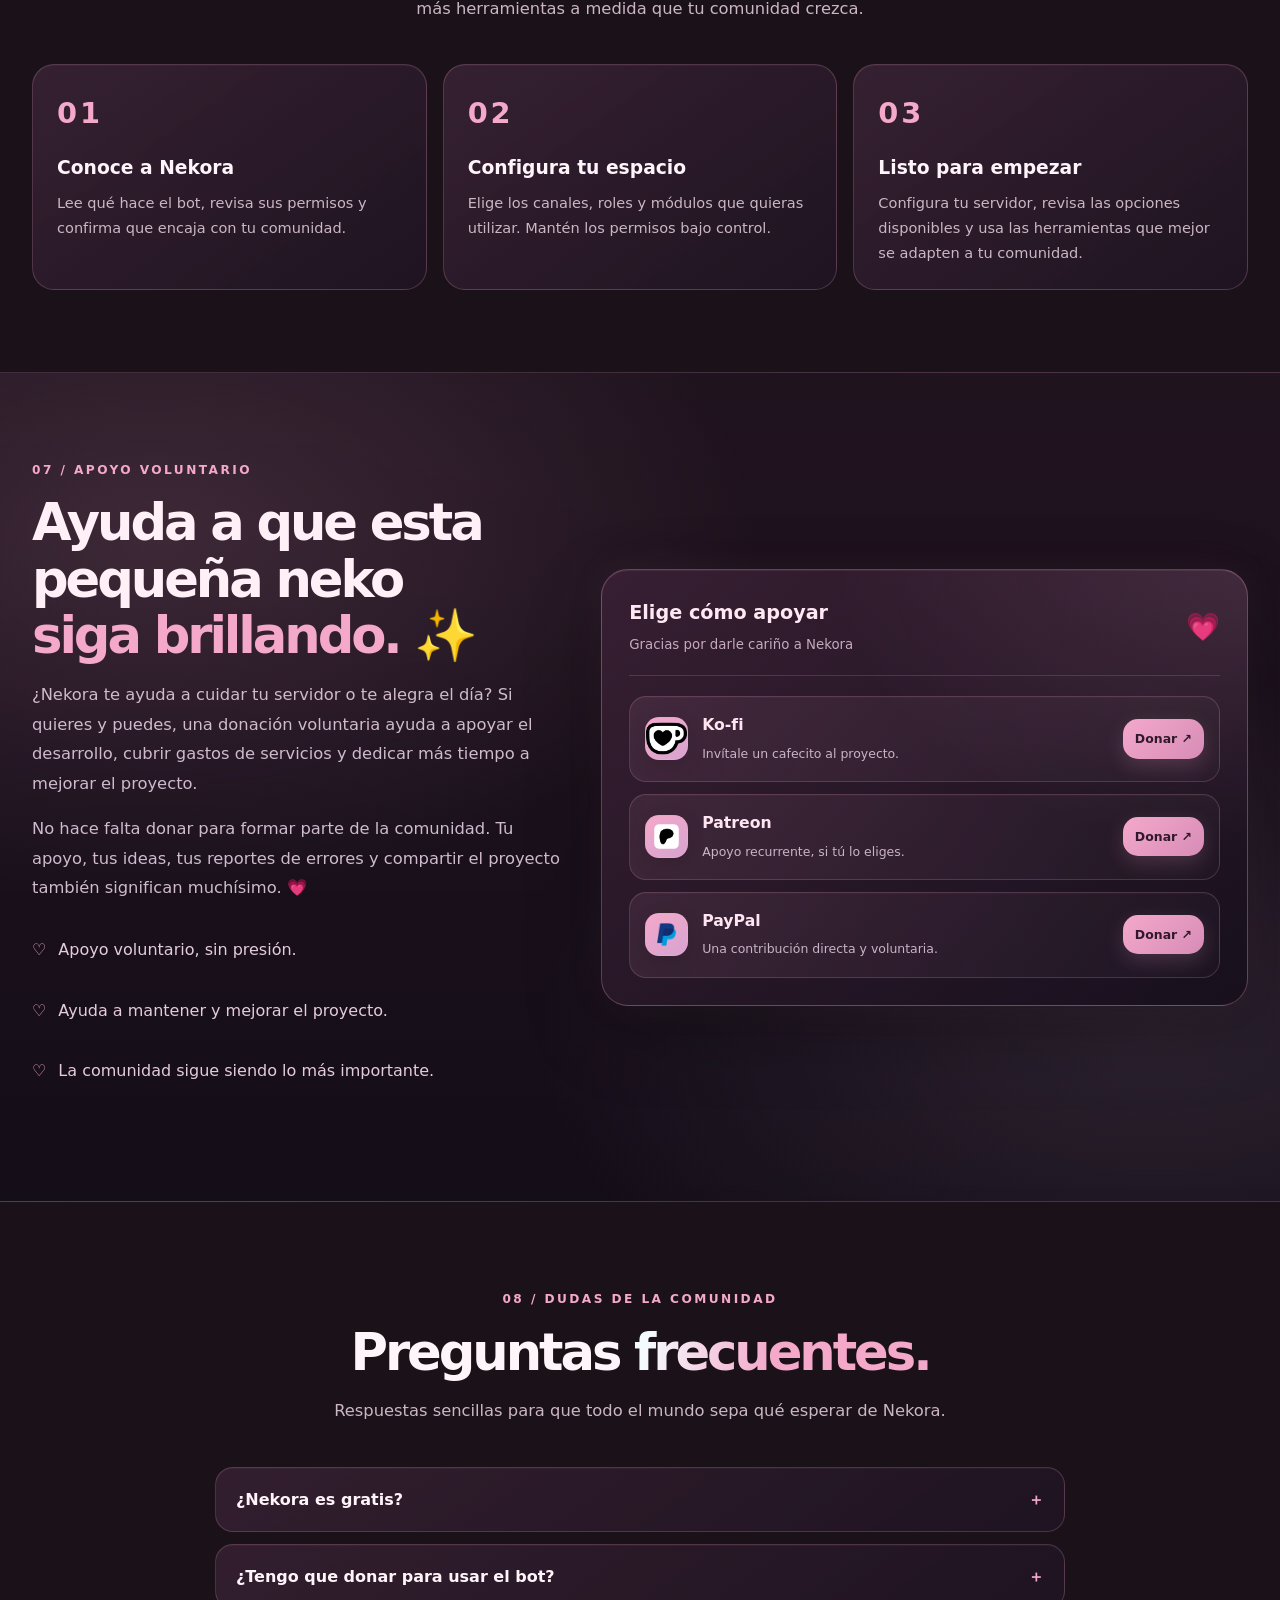
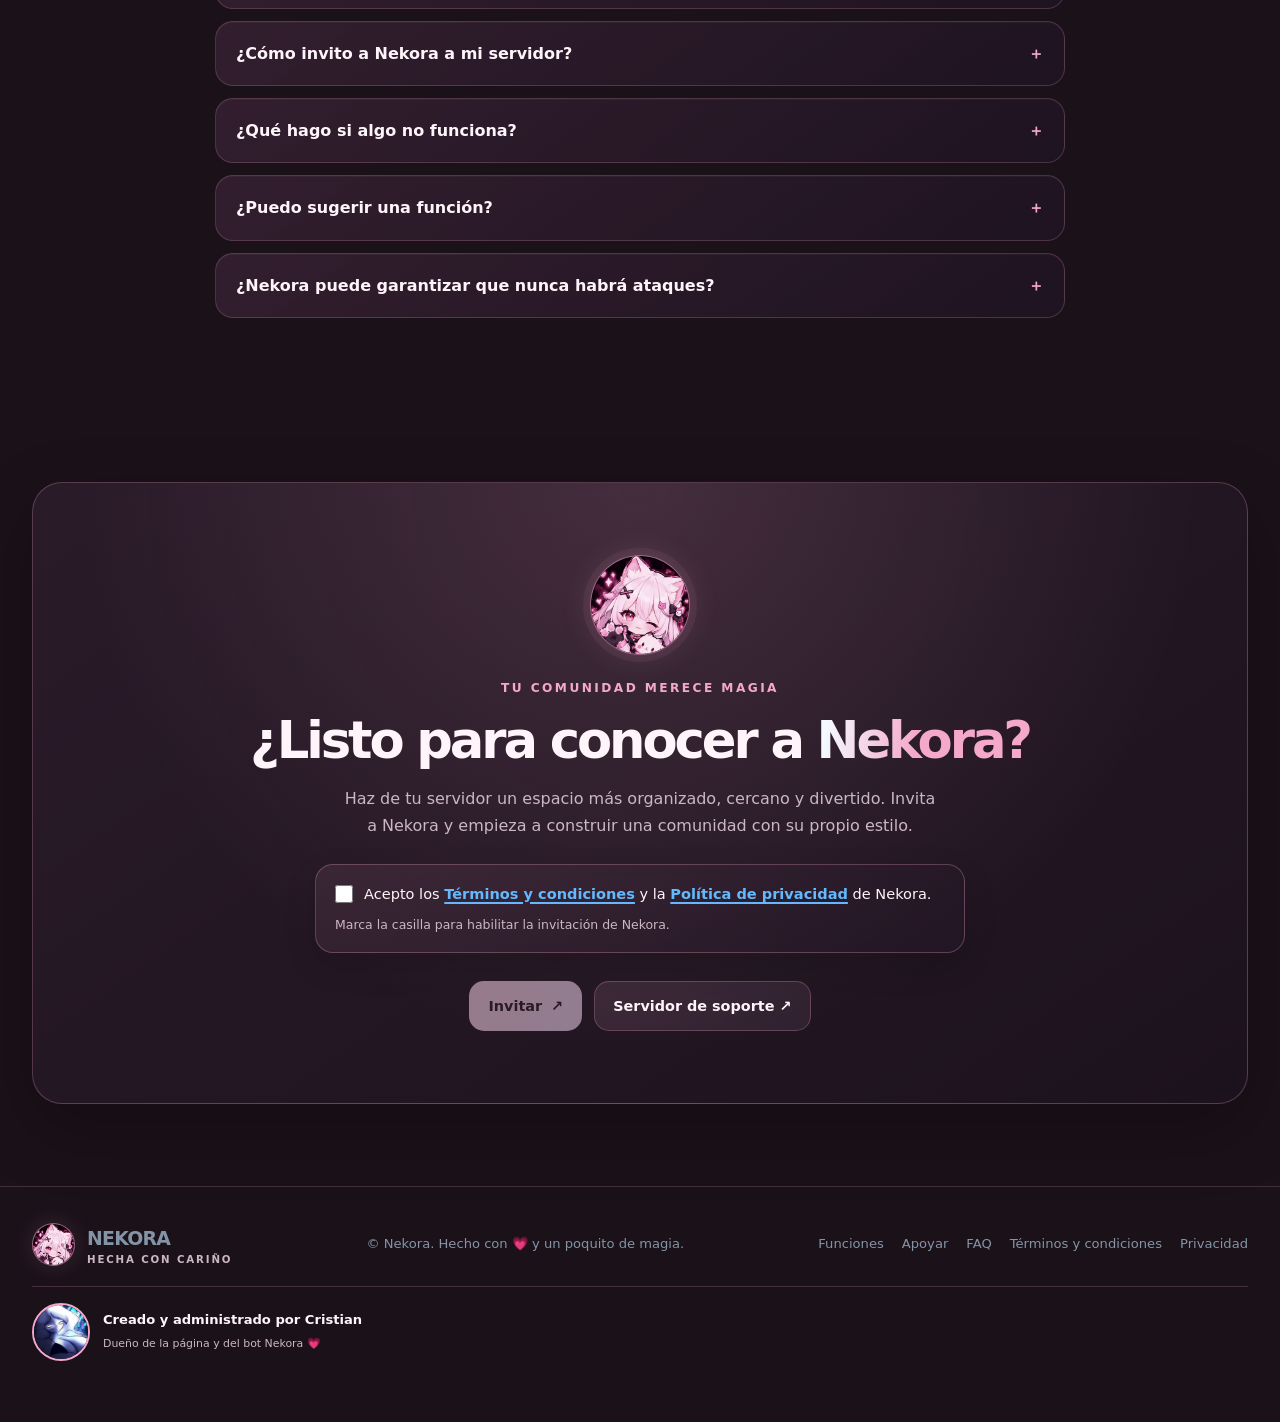
==== commit e9a1f7e5: "Remove trustbar and update statistics fetching Removed the trustbar section and related statistics r" ====
--- a/index.html
+++ b/index.html
@@ -349,26 +349,6 @@
   </div>
 </div>
 <div class="topline"></div>
-  <div class="wrap">
-  <div class="trustbar">
-    <div class="trust">
-      <b id="servidores-count">Cargando...</b>
-      Servidores Activos
-    </div>
-    <div class="trust">
-      <b id="usuarios-count">Cargando...</b>
-      Usuarios Totales
-    </div>
-    <div class="trustbar">
-      <b>99.9%</b>
-      Uptime
-    </div>
-    <div class="trust">
-      <b id="bot-estado">Conectando...</b>
-      Estado del Bot
-    </div>
-  </div>
-</div>
 <header>
   <div class="wrap nav">
     <a class="brand" href="#inicio" aria-label="Nekora inicio"><span class="brand-mark"><img src="img/nekora.png" alt="Nekora" class="tiny-nekora"></span><span>NEKORA<small>tu neko de confianza</small></span></a>
@@ -724,57 +704,50 @@
     }
   }
 });
-
-// Estadísticas en vivo: el endpoint /api/stats debe devolver JSON del bot.
-const fmtNumber = n => Number.isFinite(Number(n)) ? new Intl.NumberFormat('es-ES').format(Number(n)) : '—';
-const statsRoot = document.getElementById('serverLeaderboard');
-function renderServerStats(data){
-  const latency = Number(data.latencyMs ?? data.latency);
-  document.getElementById('botLatency').textContent = Number.isFinite(latency) ? `${Math.round(latency)} ms` : '—';
-  document.getElementById('latencyState').textContent = data.online === false ? 'Bot desconectado' : (Number.isFinite(latency) ? 'Conexión con el bot' : 'Latencia no disponible');
-  document.getElementById('botUsers').textContent = fmtNumber(data.totalUsers ?? data.users);
-  document.getElementById('botGuilds').textContent = fmtNumber(data.totalGuilds ?? data.guildCount ?? (Array.isArray(data.servers) ? data.servers.length : NaN));
-  const servers = Array.isArray(data.topServers) ? data.topServers : (Array.isArray(data.servers) ? data.servers : []);
-  const top = servers.slice().sort((a,b)=>(Number(b.memberCount ?? b.members)||0)-(Number(a.memberCount ?? a.members)||0)).slice(0,5);
-  if(!top.length){statsRoot.innerHTML='<div class="stats-empty"><span>🌸</span><strong>Las estadísticas están conectadas, pero el ranking aún no tiene datos.</strong><small>Cuando el bot publique los servidores y sus miembros, aparecerán aquí.</small></div>';return;}
-  statsRoot.innerHTML = top.map((server,i)=>{
-    const name = String(server.name || `Servidor ${i+1}`).replace(/[&<>"']/g, ch=>({'&':'&amp;','<':'&lt;','>':'&gt;','"':'&quot;',"'":'&#39;'}[ch]));
-    const count = fmtNumber(server.memberCount ?? server.members);
-    const icon = server.iconUrl && /^https:\/\//i.test(server.iconUrl) ? `<img src="${server.iconUrl}" alt="" loading="lazy">` : `<span>${i+1}</span>`;
-    return `<div class="server-row"><div class="server-rank">${icon}</div><div class="server-name"><strong>${name}</strong><small>Comunidad de Nekora</small></div><div class="server-members"><strong>${count}</strong><small>miembros</small></div></div>`;
-  }).join('');
-  if(data.updatedAt){const d=new Date(data.updatedAt);if(!Number.isNaN(d.getTime()))document.getElementById('statsUpdated').textContent=`Actualizado: ${d.toLocaleString('es-ES')}`;}
-}
-fetch('/api/stats',{headers:{'Accept':'application/json'}}).then(r=>{if(!r.ok)throw new Error('stats unavailable');return r.json();}).then(renderServerStats).catch(()=>{
- document.getElementById('latencyState').textContent='Sin conexión de estadísticas';
- statsRoot.innerHTML='<div class="stats-empty"><span>🌙</span><strong>El panel de Nekora está listo.</strong><small>Las cifras reales aparecerán aquí cuando el bot envíe sus estadísticas al servicio de la web.</small></div>';
-});
-</script>
 <script>
 async function cargarEstadisticasNekora() {
     try {
-        // Tu URL de Codespaces con la ruta /api/stats
-        const urlCodespace = 'https://curly-rotary-phone-96qp66qr47rw3pj49-8080.app.github.dev/api/stats'; 
+        // Enlace al puerto 8080 de tu Flask en Codespaces
+        const urlCodespace = '<https://curly-rotary-phone-96qp66qr47rw3pj49-8080.app.github.dev/api/stats>
+async function cargarEstadisticasNekora() {
+    try {
+        // Enlace al puerto 8080 de tu Flask en Codespaces
+        const urlCodespace = 'https://github.dev'; 
 
         const respuesta = await fetch(urlCodespace);
         const data = await respuesta.json();
 
-        // Vincula los datos con los IDs que pusiste arriba
-        document.getElementById('servidores-count').innerText = data.servidores.toLocaleString();
-        document.getElementById('usuarios-count').innerText = data.usuarios.toLocaleString();
-        document.getElementById('bot-estado').innerText = data.estado || "Online 🟢";
+        // Buscamos todas las etiquetas h3, div o p de tu página
+        const elementos = document.querySelectorAll('body *');
+
+        elementos.forEach(el => {
+            // Conector para el cuadro de Servidores
+            if (el.innerText === "Comunidades con Nekora" || el.innerText === "Comunidades activas con Nekora") {
+                let numeroContainer = el.parentElement.querySelector('h1, h2, h3, div, span, b');
+                if (numeroContainer) numeroContainer.innerText = data.servidores.toLocaleString();
+            }
+            // Conector para el cuadro de Usuarios
+            if (el.innerText === "Miembros sumados en las comunidades") {
+                let numeroContainer = el.parentElement.querySelector('h1, h2, h3, div, span, b');
+                if (numeroContainer) numeroContainer.innerText = data.usuarios.toLocaleString();
+            }
+            // Conector para el cuadro de Latencia
+            if (el.innerText === "Sin conexión de estadísticas" || el.innerText === "Estado de conexión del servicio") {
+                let numeroContainer = el.parentElement.querySelector('h1, h2, h3, div, span, b');
+                if (numeroContainer) {
+                    numeroContainer.innerText = data.ping ? data.ping + " ms" : "Conectado 🟢";
+                }
+            }
+        });
         
-        console.log("Datos cargados:", data);
     } catch (error) {
-        console.error("Error de conexión:", error);
-        document.getElementById('servidores-count').innerText = "0";
-        document.getElementById('usuarios-count').innerText = "0";
-        document.getElementById('bot-estado').innerText = "Offline 🔴";
+        console.error("Error al conectar con la API de Nekora:", error);
     }
 }
 
-// Llama a la función automáticamente al cargar la página
+// Ejecutar la carga inmediatamente al abrir la web
 window.onload = cargarEstadisticasNekora;
+</script>
 </script>
 </body>
 </html>
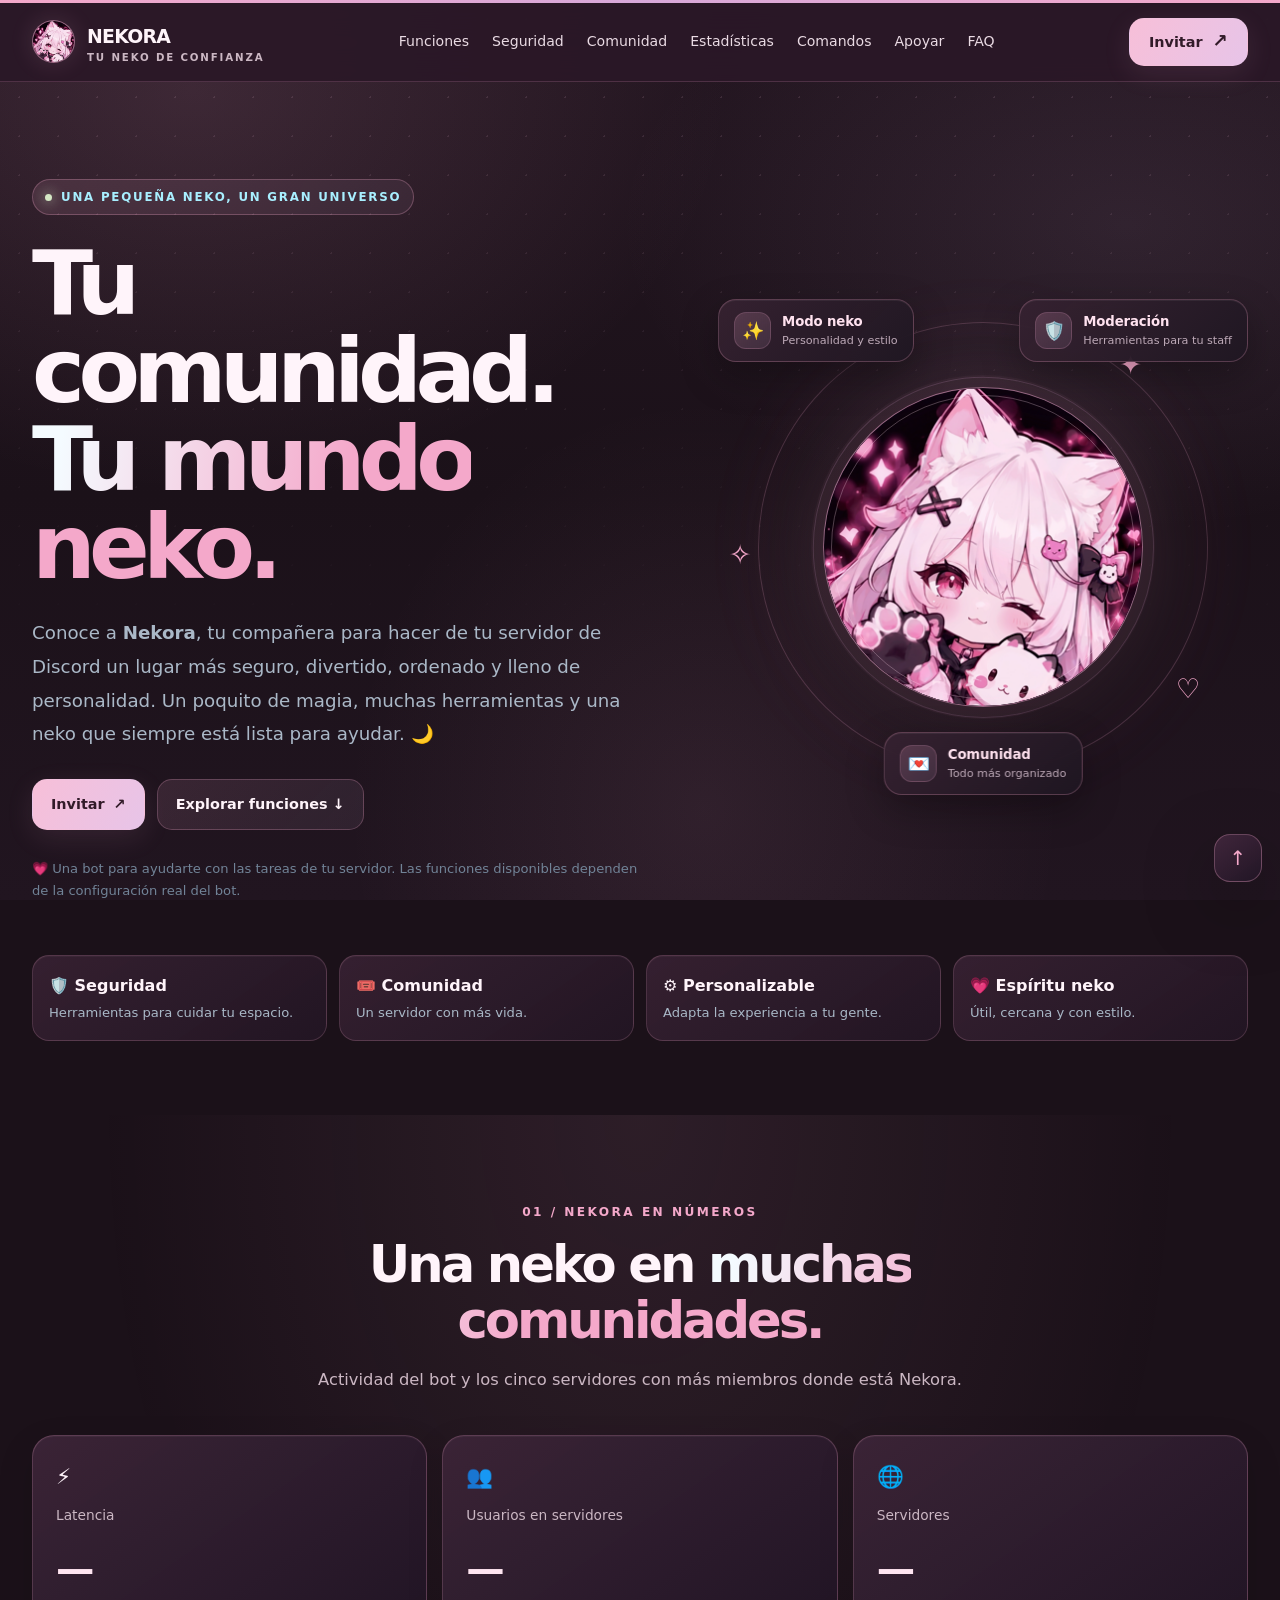
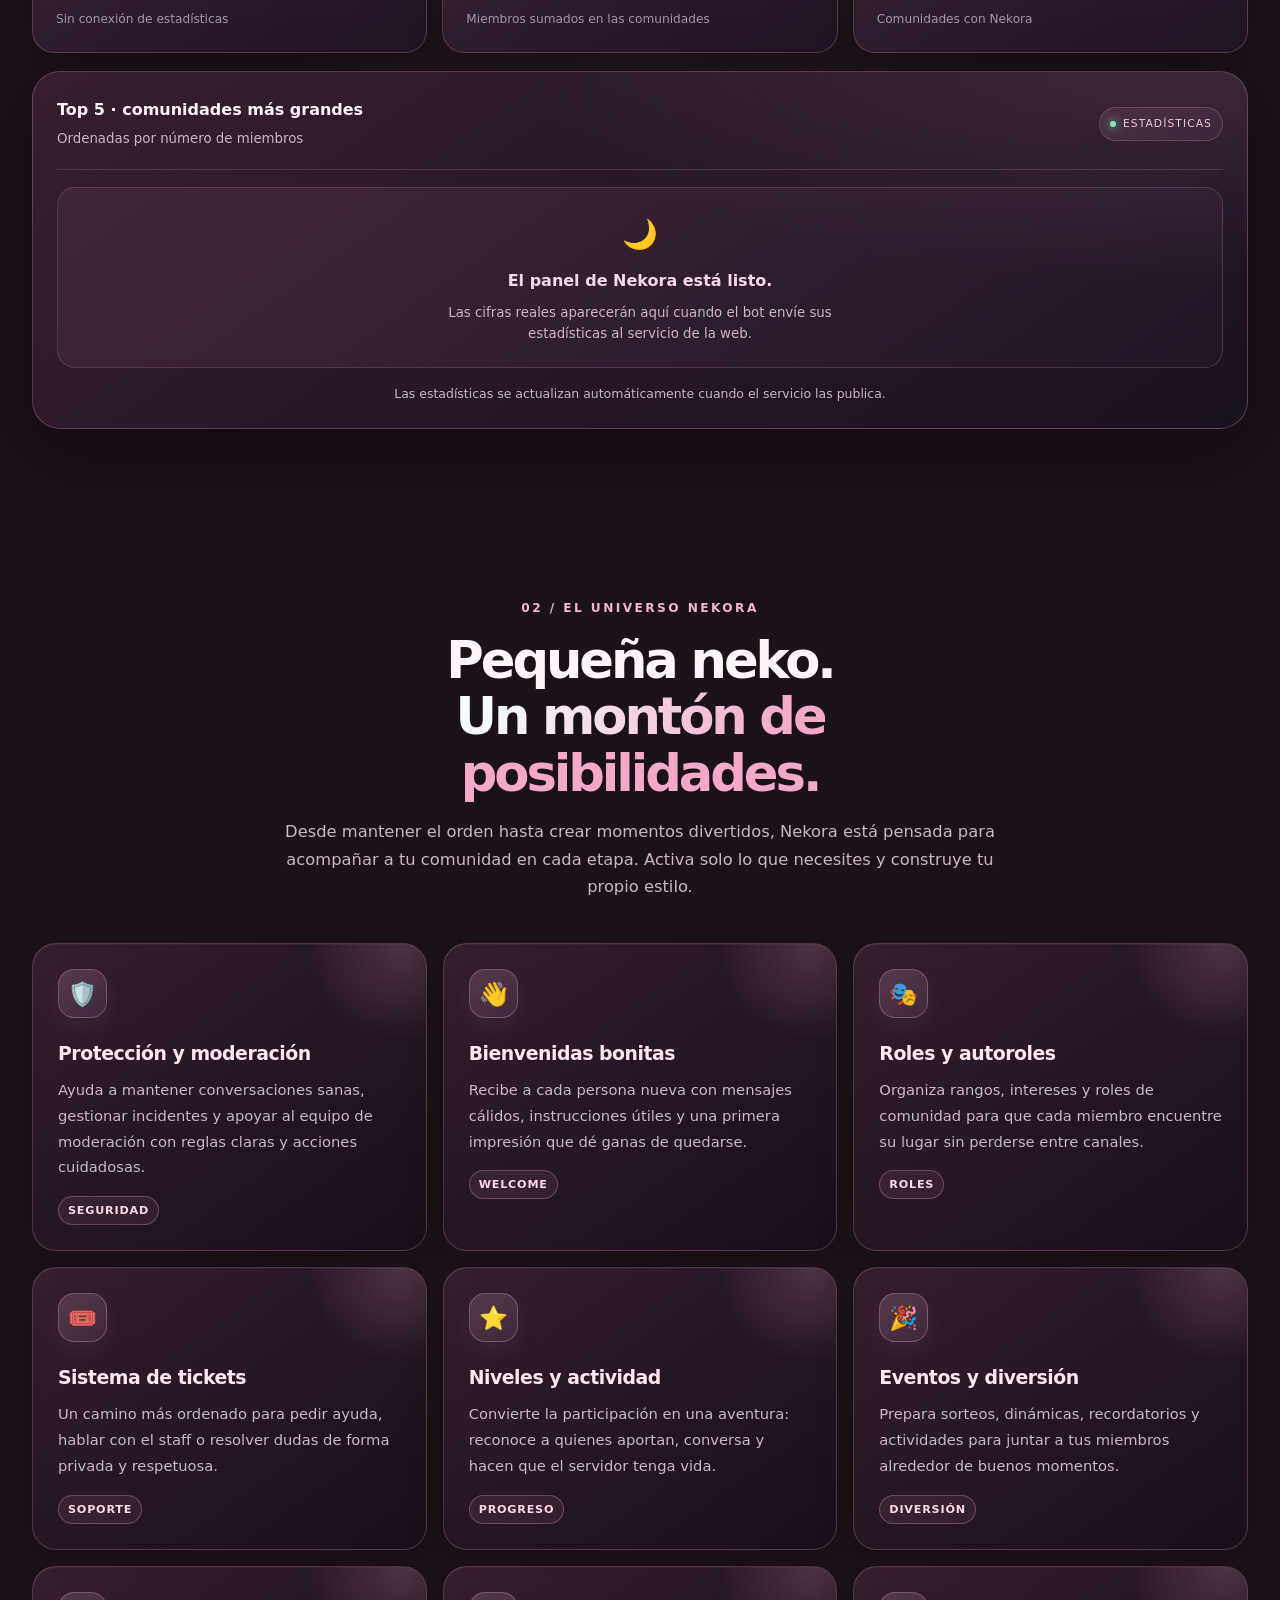
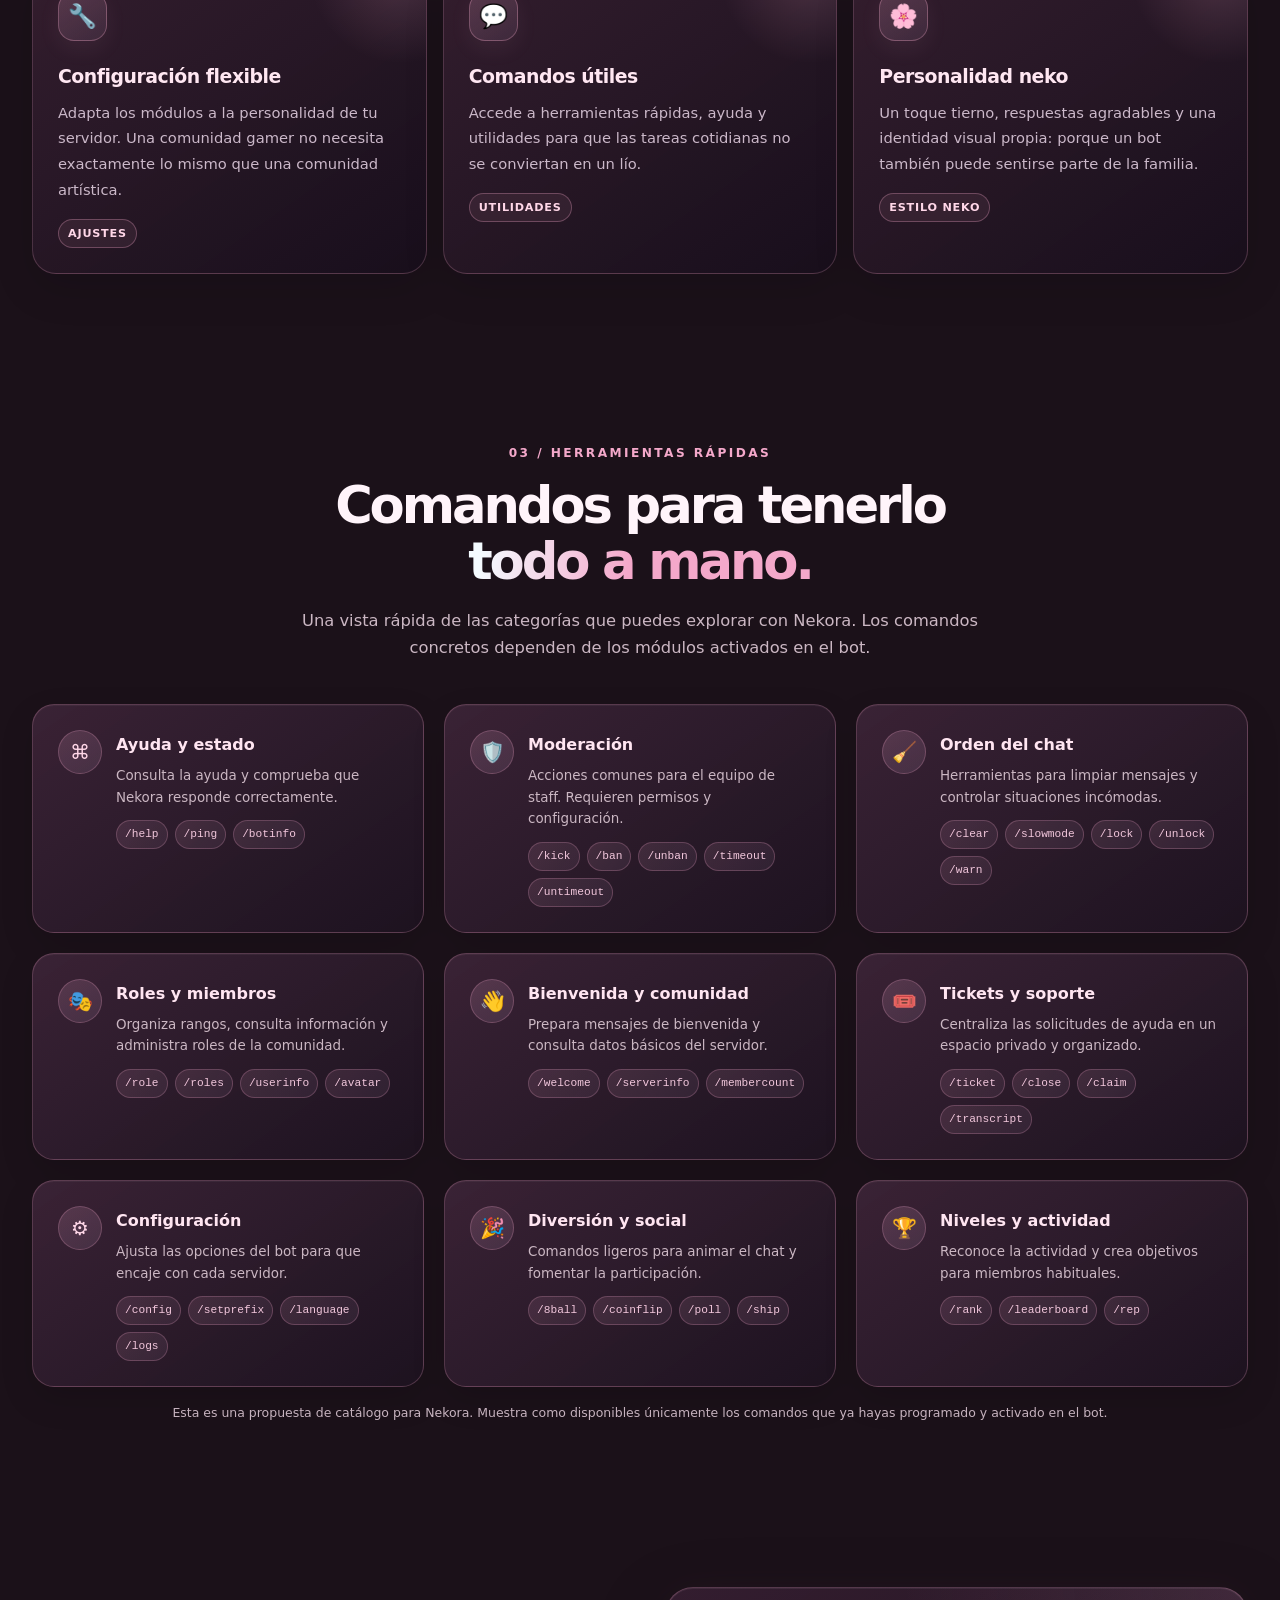
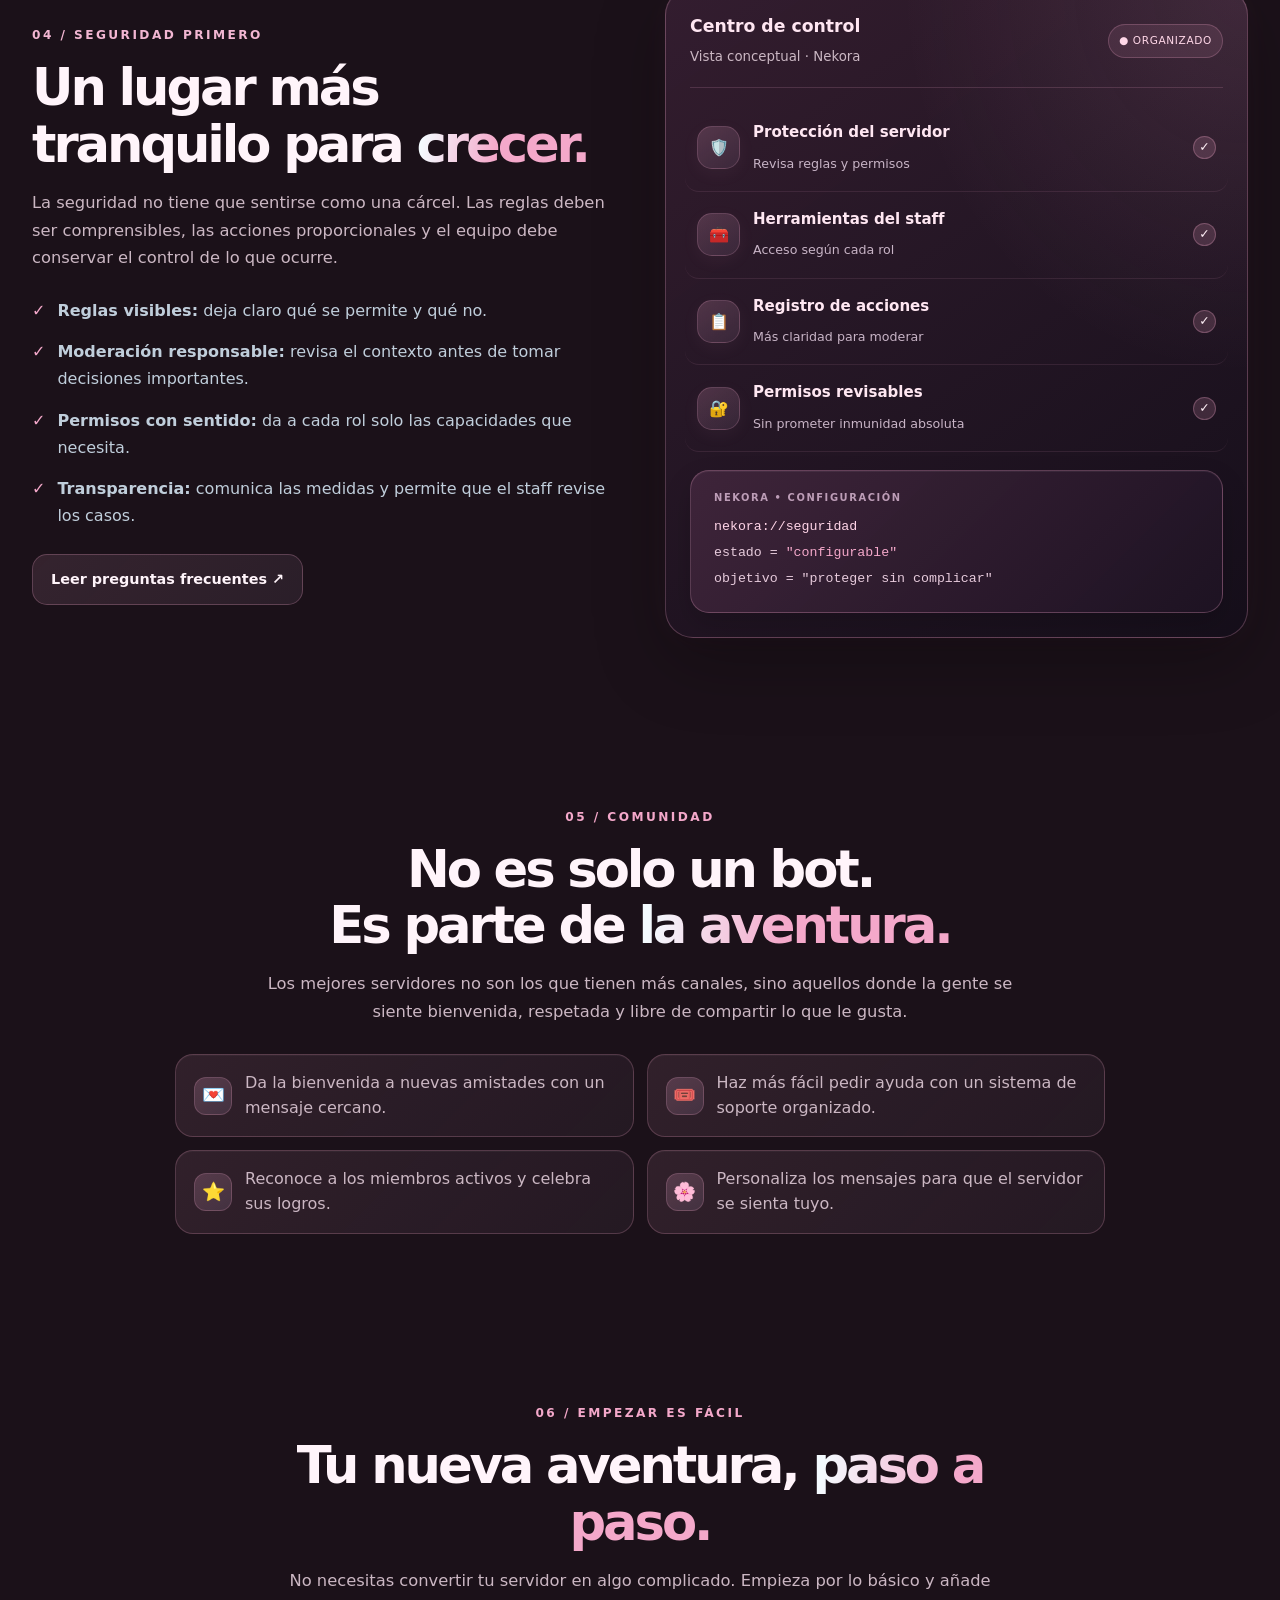
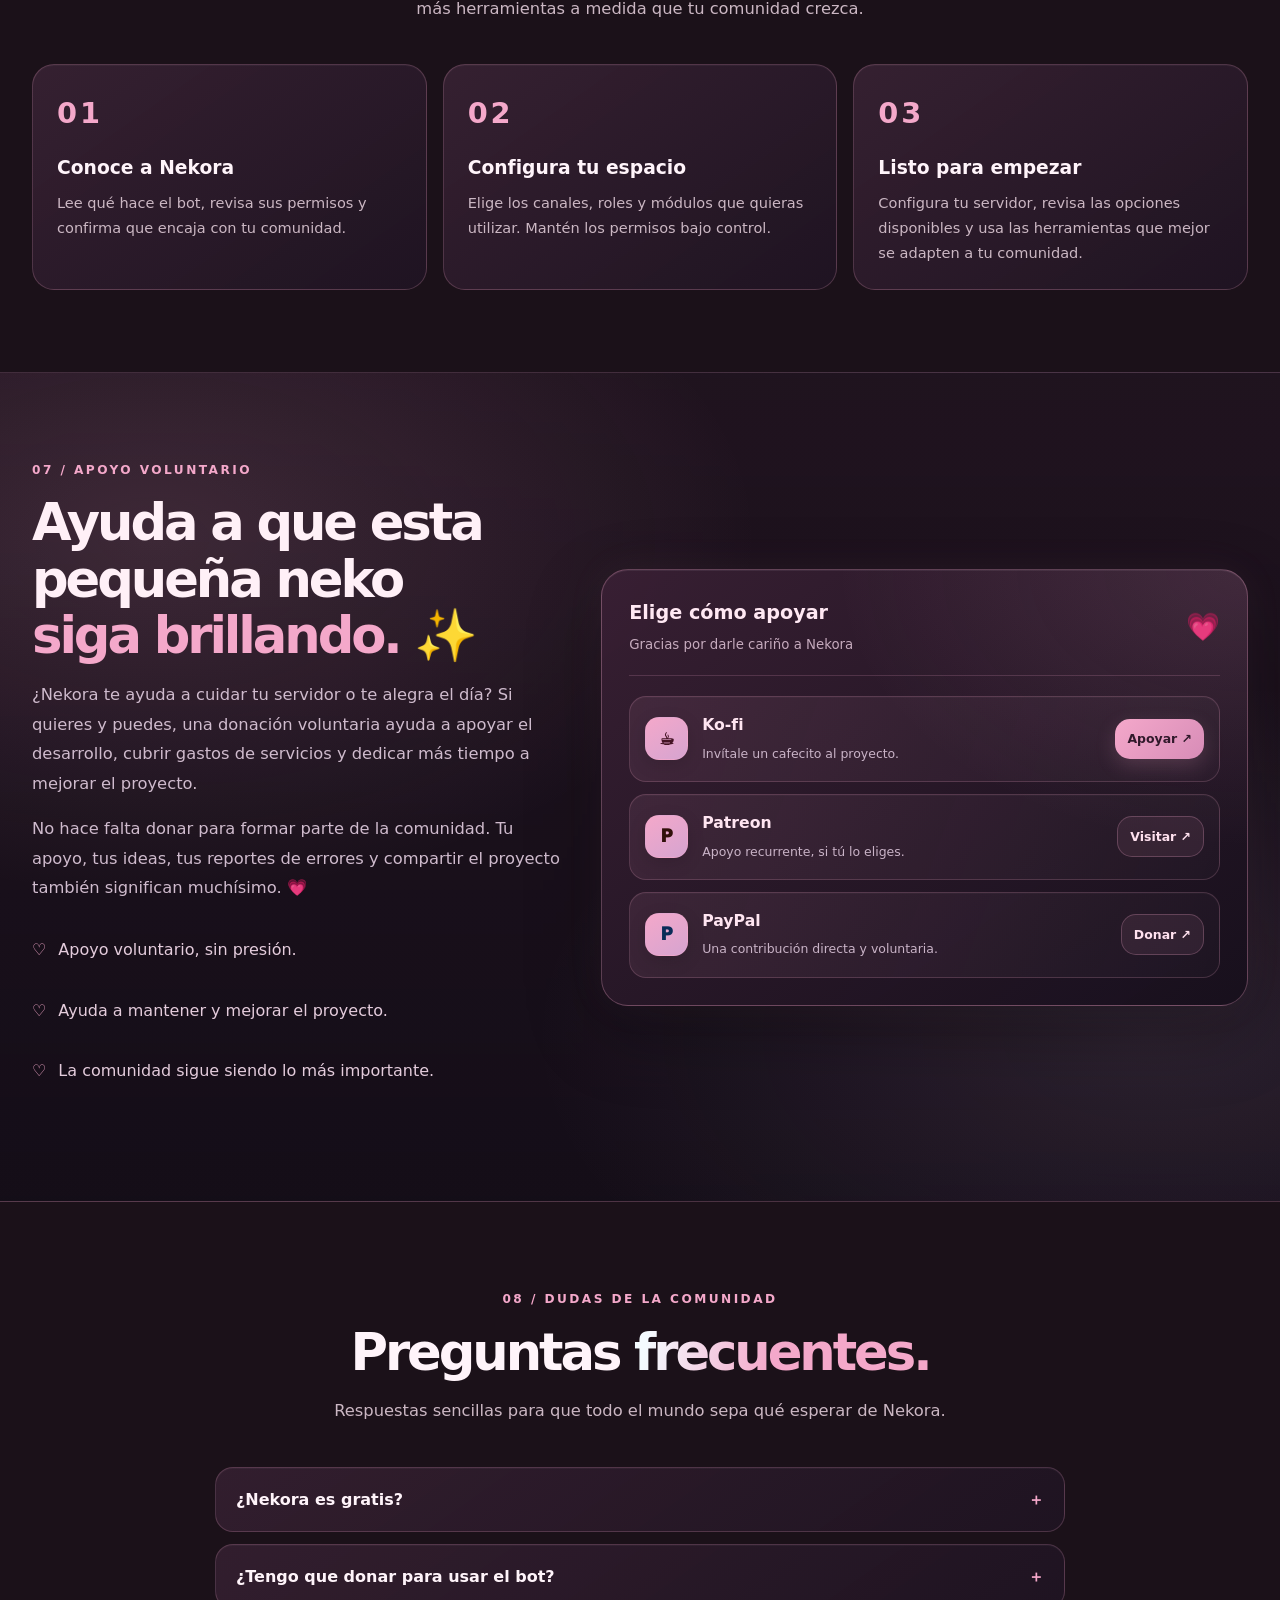
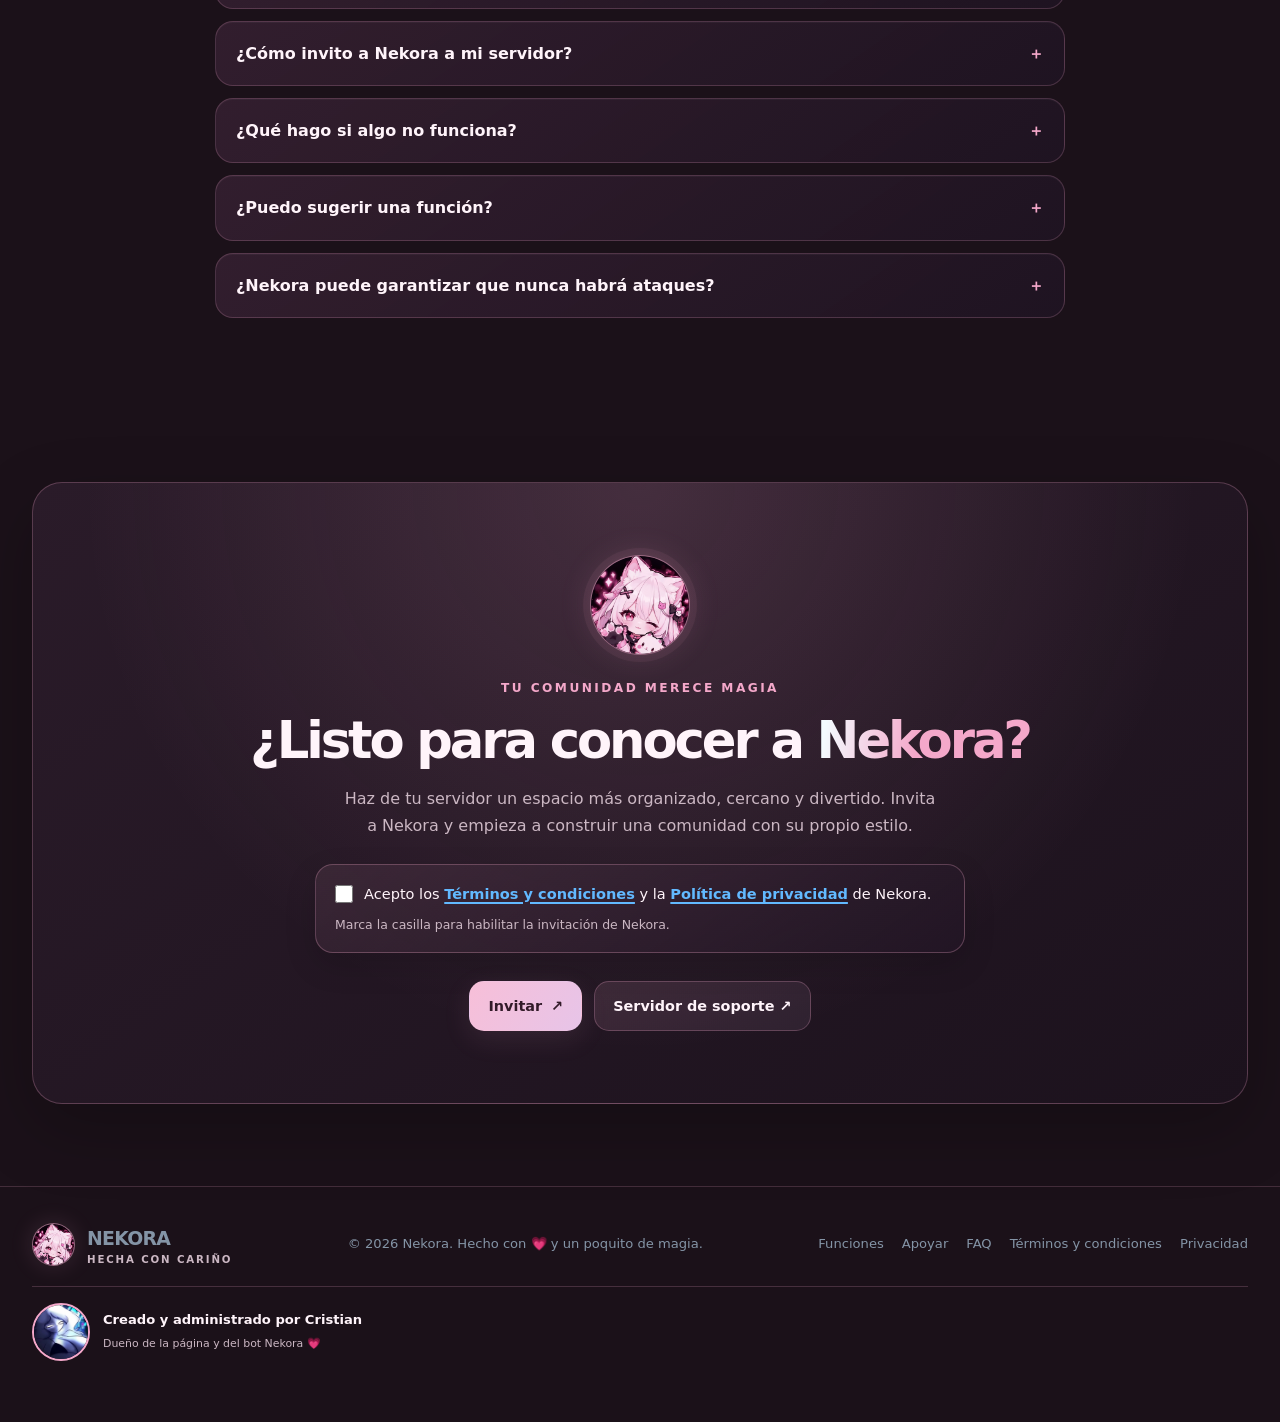
==== commit f612c4af: "Add files via upload" ====
--- a/index.html
+++ b/index.html
@@ -345,7 +345,7 @@
     <h1 class="loader-brand">NEKORA</h1><p class="loader-subtitle">Tu neko de confianza ♡</p>
     <div class="loader-status"><span class="loader-dot"></span><span id="loader-status-text">Preparando un rinconcito mágico...</span></div>
     <div class="loader-progress"><div class="loader-progress-fill" id="loader-progress-fill"></div></div>
-    <p class="loader-foot">HECHO CON <span>Amor</span> PARA TU COMUNIDAD</p>
+    <p class="loader-foot">HECHO CON <span>♥</span> PARA TU COMUNIDAD</p>
   </div>
 </div>
 <div class="topline"></div>
@@ -371,6 +371,9 @@
    </div>
    <div class="hero-art reveal">
     <div class="orbit"></div><div class="mascot"><img class="mascot-face" src="img/nekora.png" alt="Mascota de Nekora" onerror="this.style.display='none';this.parentElement.insertAdjacentHTML('beforeend','<span style=\'font-size:8rem\'>🐱</span>')"></div>
+    <div class="float-tag tag-a"><span class="tag-icon">✨</span><span><strong>Modo neko</strong><small>Personalidad y estilo</small></span></div>
+    <div class="float-tag tag-b"><span class="tag-icon">🛡️</span><span><strong>Moderación</strong><small>Herramientas para tu staff</small></span></div>
+    <div class="float-tag tag-c"><span class="tag-icon">💌</span><span><strong>Comunidad</strong><small>Todo más organizado</small></span></div>
     <span class="spark s1">✦</span><span class="spark s2">♡</span><span class="spark s3">✧</span>
    </div>
   </div>
@@ -492,9 +495,9 @@
   <div class="donate-card reveal">
    <div class="panel-title"><div><strong style="font-size:1.2rem">Elige cómo apoyar</strong><br><small>Gracias por darle cariño a Nekora</small></div><span style="font-size:1.7rem">💗</span></div>
    <div class="donate-options">
-    <div class="donate-option"><img class="donate-logo kofi" src="img/ko-fi.png" alt="Ko-fi"><div><strong>Ko-fi</strong><small>Invítale un cafecito al proyecto.</small></div><a class="btn btn-pink" href="#" data-link="kofi">Donar ↗</a></div>
-<div class="donate-option"><img class="donate-logo patreon" src="img/patreon.png" alt="Patreon"><div><strong>Patreon</strong><small>Apoyo recurrente, si tú lo eliges.</small></div><a class="btn btn-pink" href="#" data-link="patreon">Donar ↗</a></div>
-<div class="donate-option"><img class="donate-logo paypal" src="img/paypal.png" alt="PayPal"><div><strong>PayPal</strong><small>Una contribución directa y voluntaria.</small></div><a class="btn btn-pink" href="#" data-link="paypal">Donar ↗</a></div>
+    <div class="donate-option"><span class="donate-logo kofi">☕</span><div><strong>Ko-fi</strong><small>Invítale un cafecito al proyecto.</small></div><a class="btn btn-pink" href="#" data-link="kofi">Apoyar ↗</a></div>
+    <div class="donate-option"><span class="donate-logo patreon">P</span><div><strong>Patreon</strong><small>Apoyo recurrente, si tú lo eliges.</small></div><a class="btn btn-soft" href="#" data-link="patreon">Visitar ↗</a></div>
+    <div class="donate-option"><span class="donate-logo paypal">P</span><div><strong>PayPal</strong><small>Una contribución directa y voluntaria.</small></div><a class="btn btn-soft" href="#" data-link="paypal">Donar ↗</a></div>
    </div>
    
   </div>
@@ -704,50 +707,31 @@
     }
   }
 });
-<script>
-async function cargarEstadisticasNekora() {
-    try {
-        // Enlace al puerto 8080 de tu Flask en Codespaces
-        const urlCodespace = '<https://curly-rotary-phone-96qp66qr47rw3pj49-8080.app.github.dev/api/stats>
-async function cargarEstadisticasNekora() {
-    try {
-        // Enlace al puerto 8080 de tu Flask en Codespaces
-        const urlCodespace = 'https://github.dev'; 
-
-        const respuesta = await fetch(urlCodespace);
-        const data = await respuesta.json();
-
-        // Buscamos todas las etiquetas h3, div o p de tu página
-        const elementos = document.querySelectorAll('body *');
-
-        elementos.forEach(el => {
-            // Conector para el cuadro de Servidores
-            if (el.innerText === "Comunidades con Nekora" || el.innerText === "Comunidades activas con Nekora") {
-                let numeroContainer = el.parentElement.querySelector('h1, h2, h3, div, span, b');
-                if (numeroContainer) numeroContainer.innerText = data.servidores.toLocaleString();
-            }
-            // Conector para el cuadro de Usuarios
-            if (el.innerText === "Miembros sumados en las comunidades") {
-                let numeroContainer = el.parentElement.querySelector('h1, h2, h3, div, span, b');
-                if (numeroContainer) numeroContainer.innerText = data.usuarios.toLocaleString();
-            }
-            // Conector para el cuadro de Latencia
-            if (el.innerText === "Sin conexión de estadísticas" || el.innerText === "Estado de conexión del servicio") {
-                let numeroContainer = el.parentElement.querySelector('h1, h2, h3, div, span, b');
-                if (numeroContainer) {
-                    numeroContainer.innerText = data.ping ? data.ping + " ms" : "Conectado 🟢";
-                }
-            }
-        });
-        
-    } catch (error) {
-        console.error("Error al conectar con la API de Nekora:", error);
-    }
-}
-
-// Ejecutar la carga inmediatamente al abrir la web
-window.onload = cargarEstadisticasNekora;
-</script>
+
+// Estadísticas en vivo: el endpoint /api/stats debe devolver JSON del bot.
+const fmtNumber = n => Number.isFinite(Number(n)) ? new Intl.NumberFormat('es-ES').format(Number(n)) : '—';
+const statsRoot = document.getElementById('serverLeaderboard');
+function renderServerStats(data){
+  const latency = Number(data.latencyMs ?? data.latency);
+  document.getElementById('botLatency').textContent = Number.isFinite(latency) ? `${Math.round(latency)} ms` : '—';
+  document.getElementById('latencyState').textContent = data.online === false ? 'Bot desconectado' : (Number.isFinite(latency) ? 'Conexión con el bot' : 'Latencia no disponible');
+  document.getElementById('botUsers').textContent = fmtNumber(data.totalUsers ?? data.users);
+  document.getElementById('botGuilds').textContent = fmtNumber(data.totalGuilds ?? data.guildCount ?? (Array.isArray(data.servers) ? data.servers.length : NaN));
+  const servers = Array.isArray(data.topServers) ? data.topServers : (Array.isArray(data.servers) ? data.servers : []);
+  const top = servers.slice().sort((a,b)=>(Number(b.memberCount ?? b.members)||0)-(Number(a.memberCount ?? a.members)||0)).slice(0,5);
+  if(!top.length){statsRoot.innerHTML='<div class="stats-empty"><span>🌸</span><strong>Las estadísticas están conectadas, pero el ranking aún no tiene datos.</strong><small>Cuando el bot publique los servidores y sus miembros, aparecerán aquí.</small></div>';return;}
+  statsRoot.innerHTML = top.map((server,i)=>{
+    const name = String(server.name || `Servidor ${i+1}`).replace(/[&<>"']/g, ch=>({'&':'&amp;','<':'&lt;','>':'&gt;','"':'&quot;',"'":'&#39;'}[ch]));
+    const count = fmtNumber(server.memberCount ?? server.members);
+    const icon = server.iconUrl && /^https:\/\//i.test(server.iconUrl) ? `<img src="${server.iconUrl}" alt="" loading="lazy">` : `<span>${i+1}</span>`;
+    return `<div class="server-row"><div class="server-rank">${icon}</div><div class="server-name"><strong>${name}</strong><small>Comunidad de Nekora</small></div><div class="server-members"><strong>${count}</strong><small>miembros</small></div></div>`;
+  }).join('');
+  if(data.updatedAt){const d=new Date(data.updatedAt);if(!Number.isNaN(d.getTime()))document.getElementById('statsUpdated').textContent=`Actualizado: ${d.toLocaleString('es-ES')}`;}
+}
+fetch('/api/stats',{headers:{'Accept':'application/json'}}).then(r=>{if(!r.ok)throw new Error('stats unavailable');return r.json();}).then(renderServerStats).catch(()=>{
+ document.getElementById('latencyState').textContent='Sin conexión de estadísticas';
+ statsRoot.innerHTML='<div class="stats-empty"><span>🌙</span><strong>El panel de Nekora está listo.</strong><small>Las cifras reales aparecerán aquí cuando el bot envíe sus estadísticas al servicio de la web.</small></div>';
+});
 </script>
 </body>
-</html>
+</html>
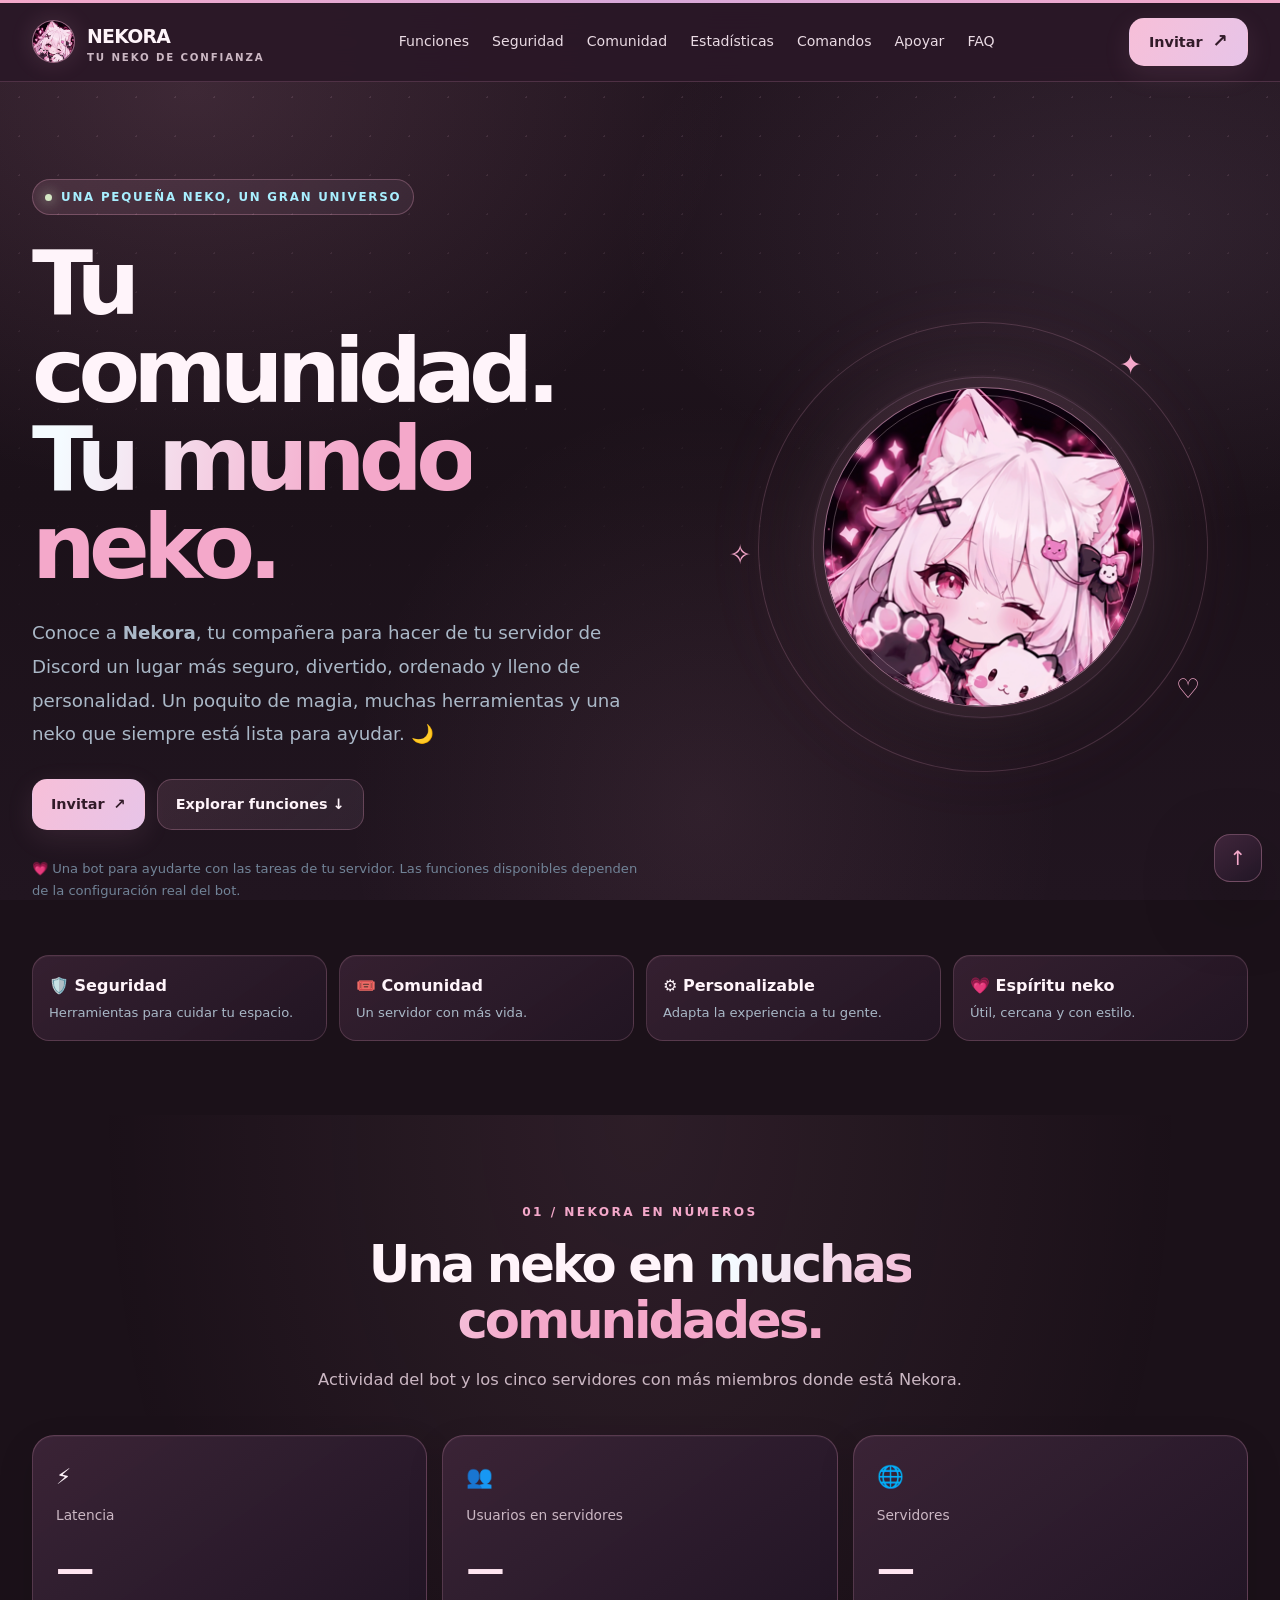
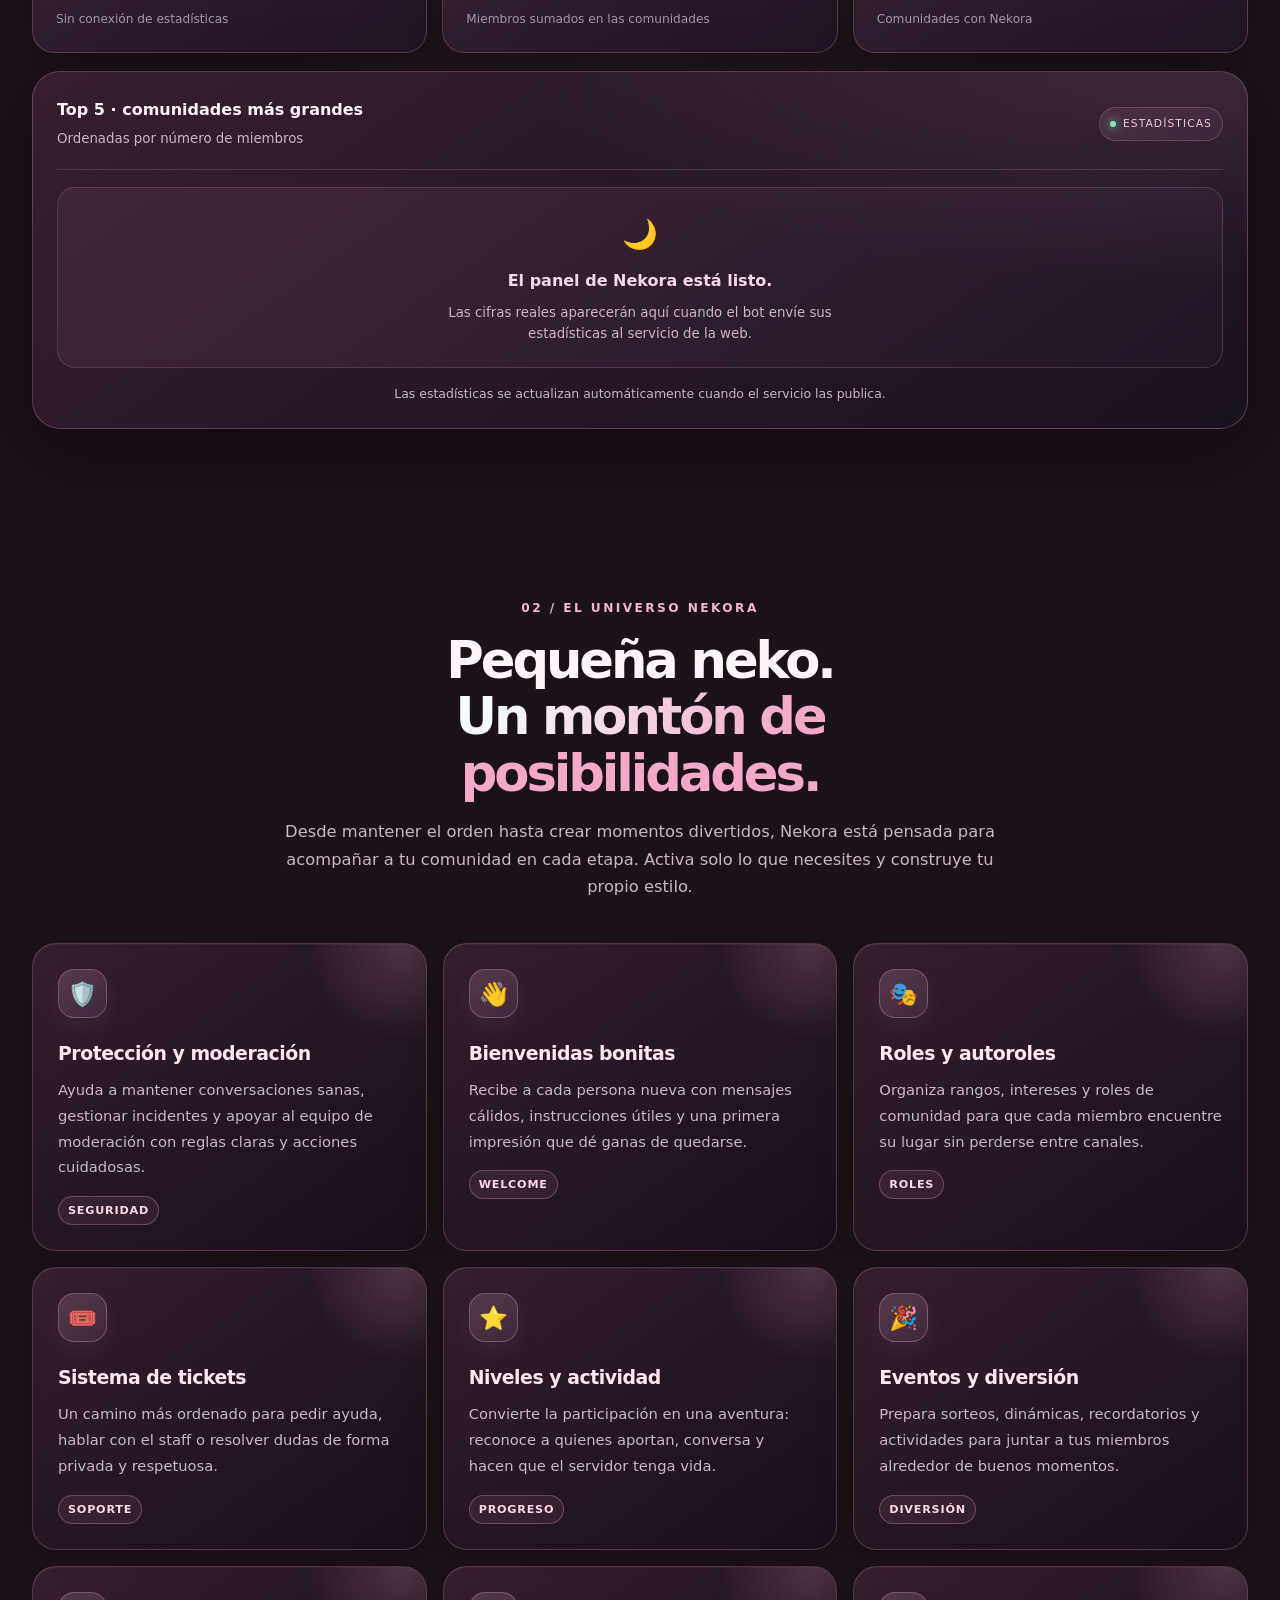
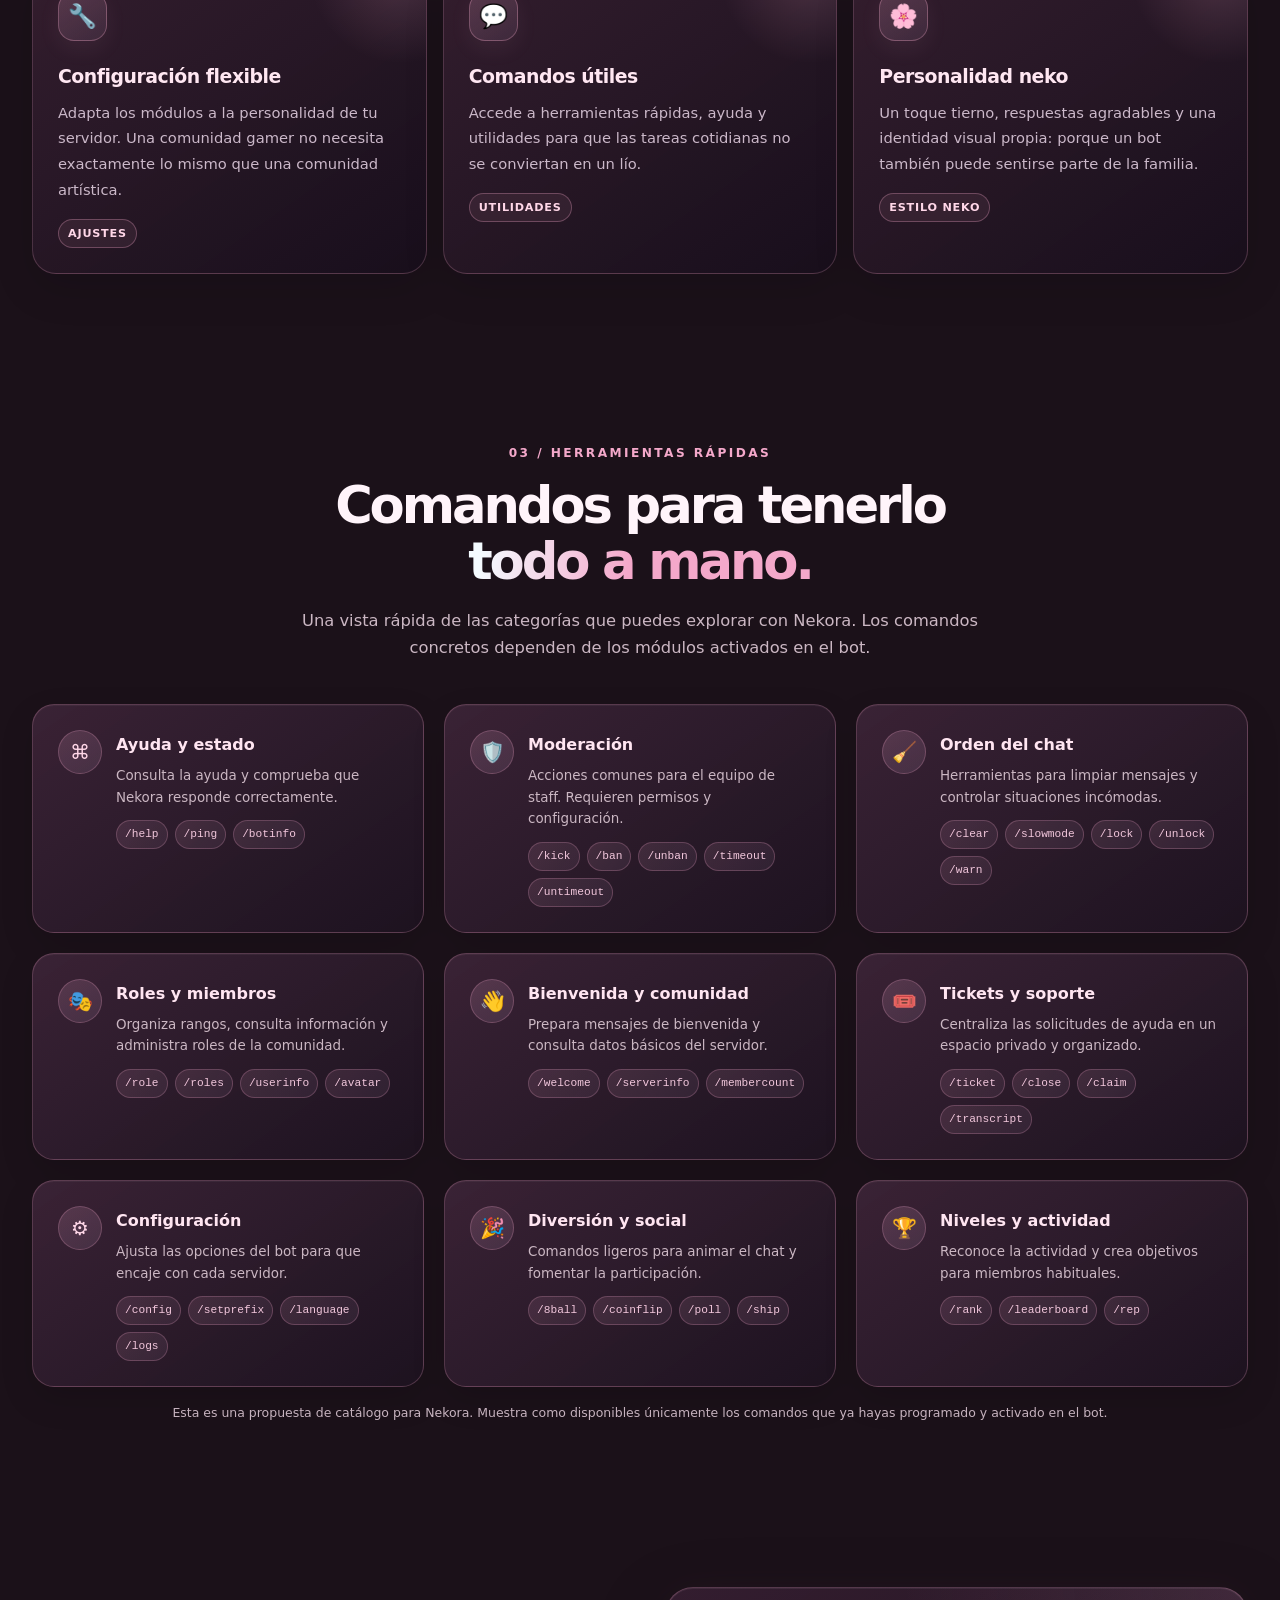
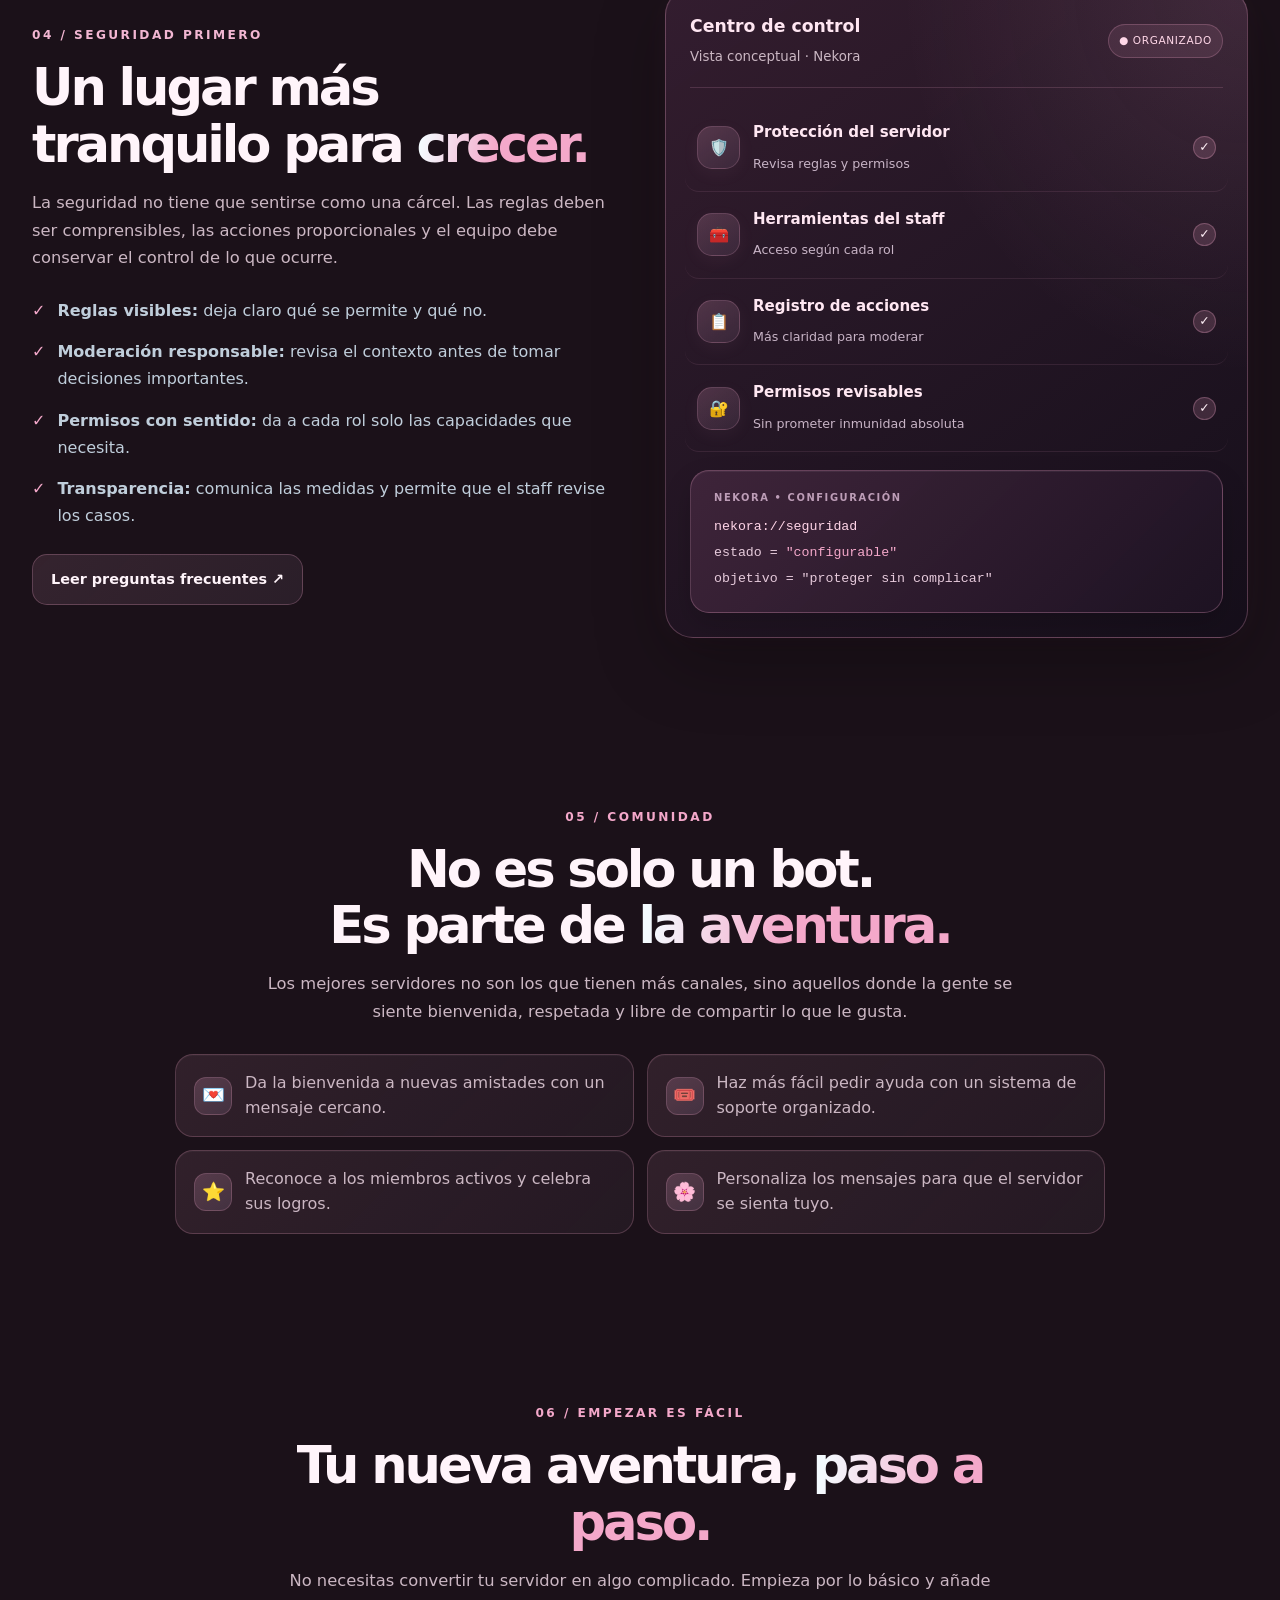
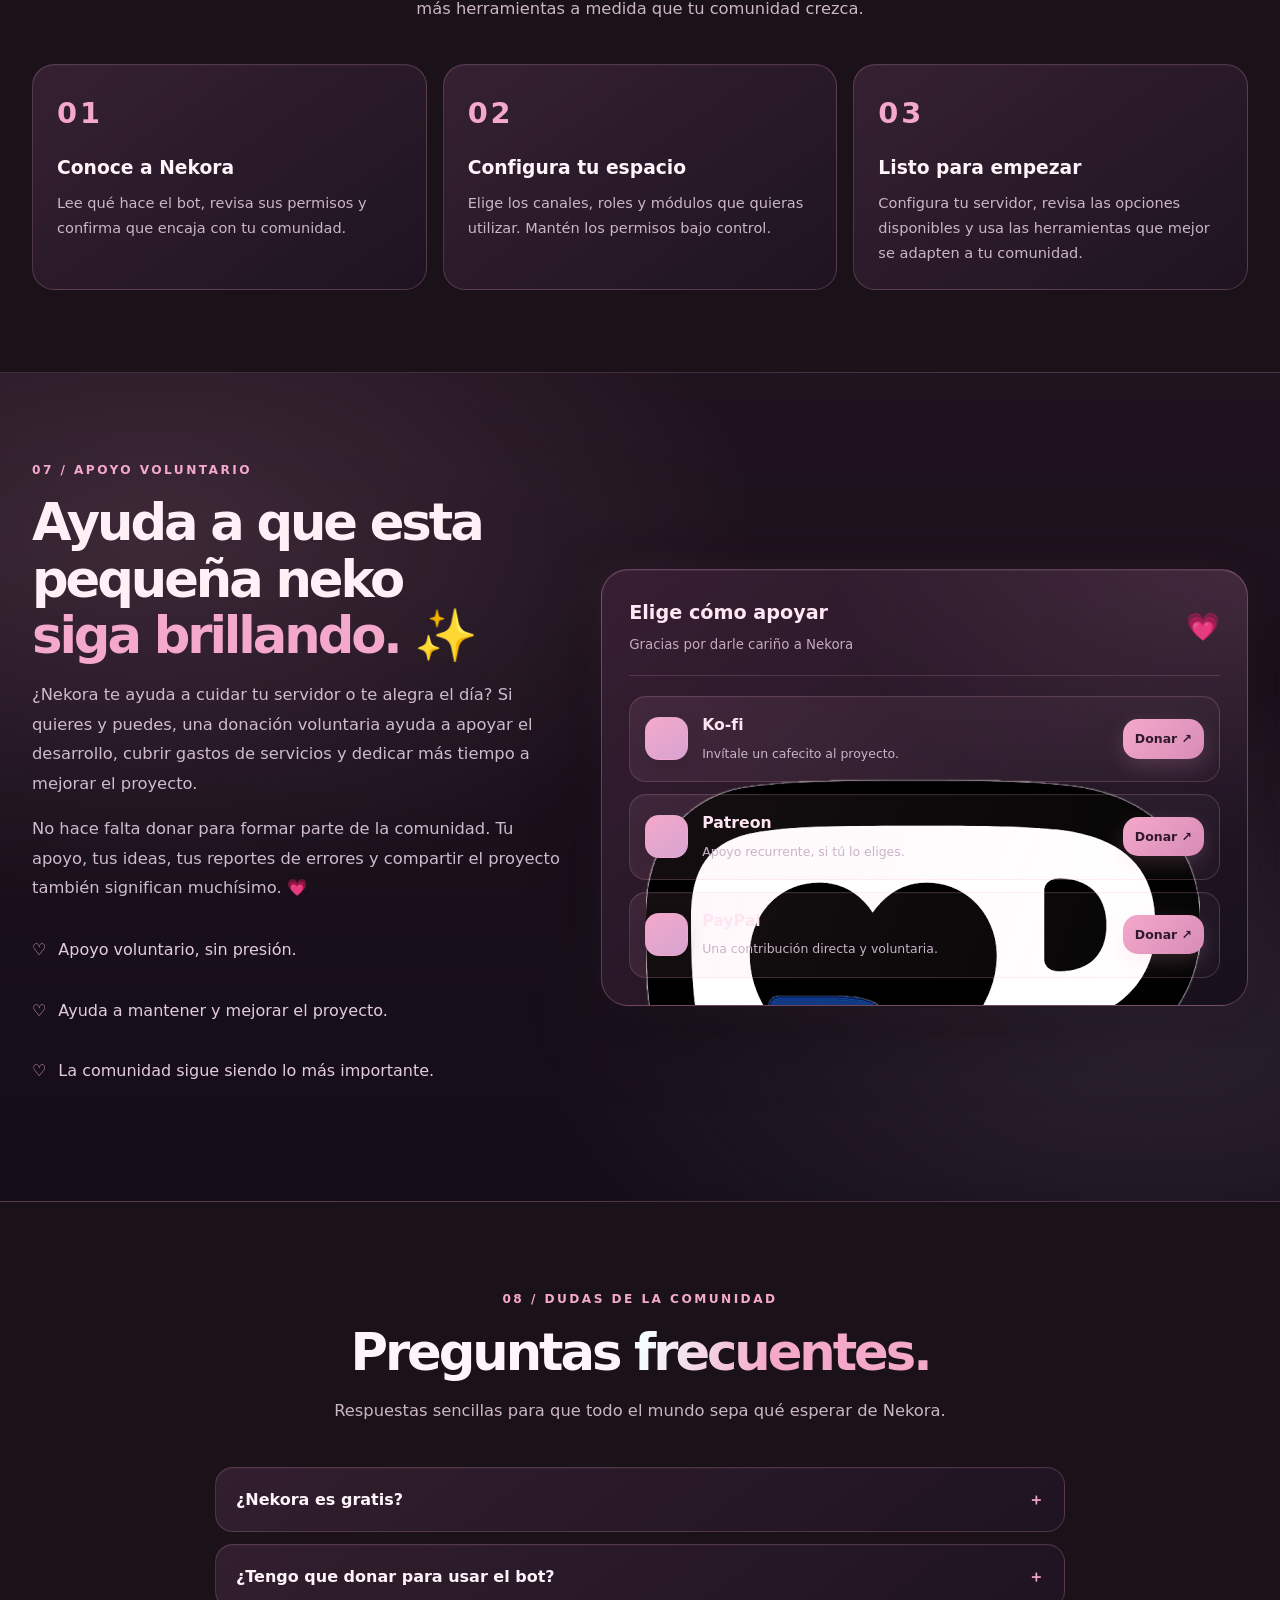
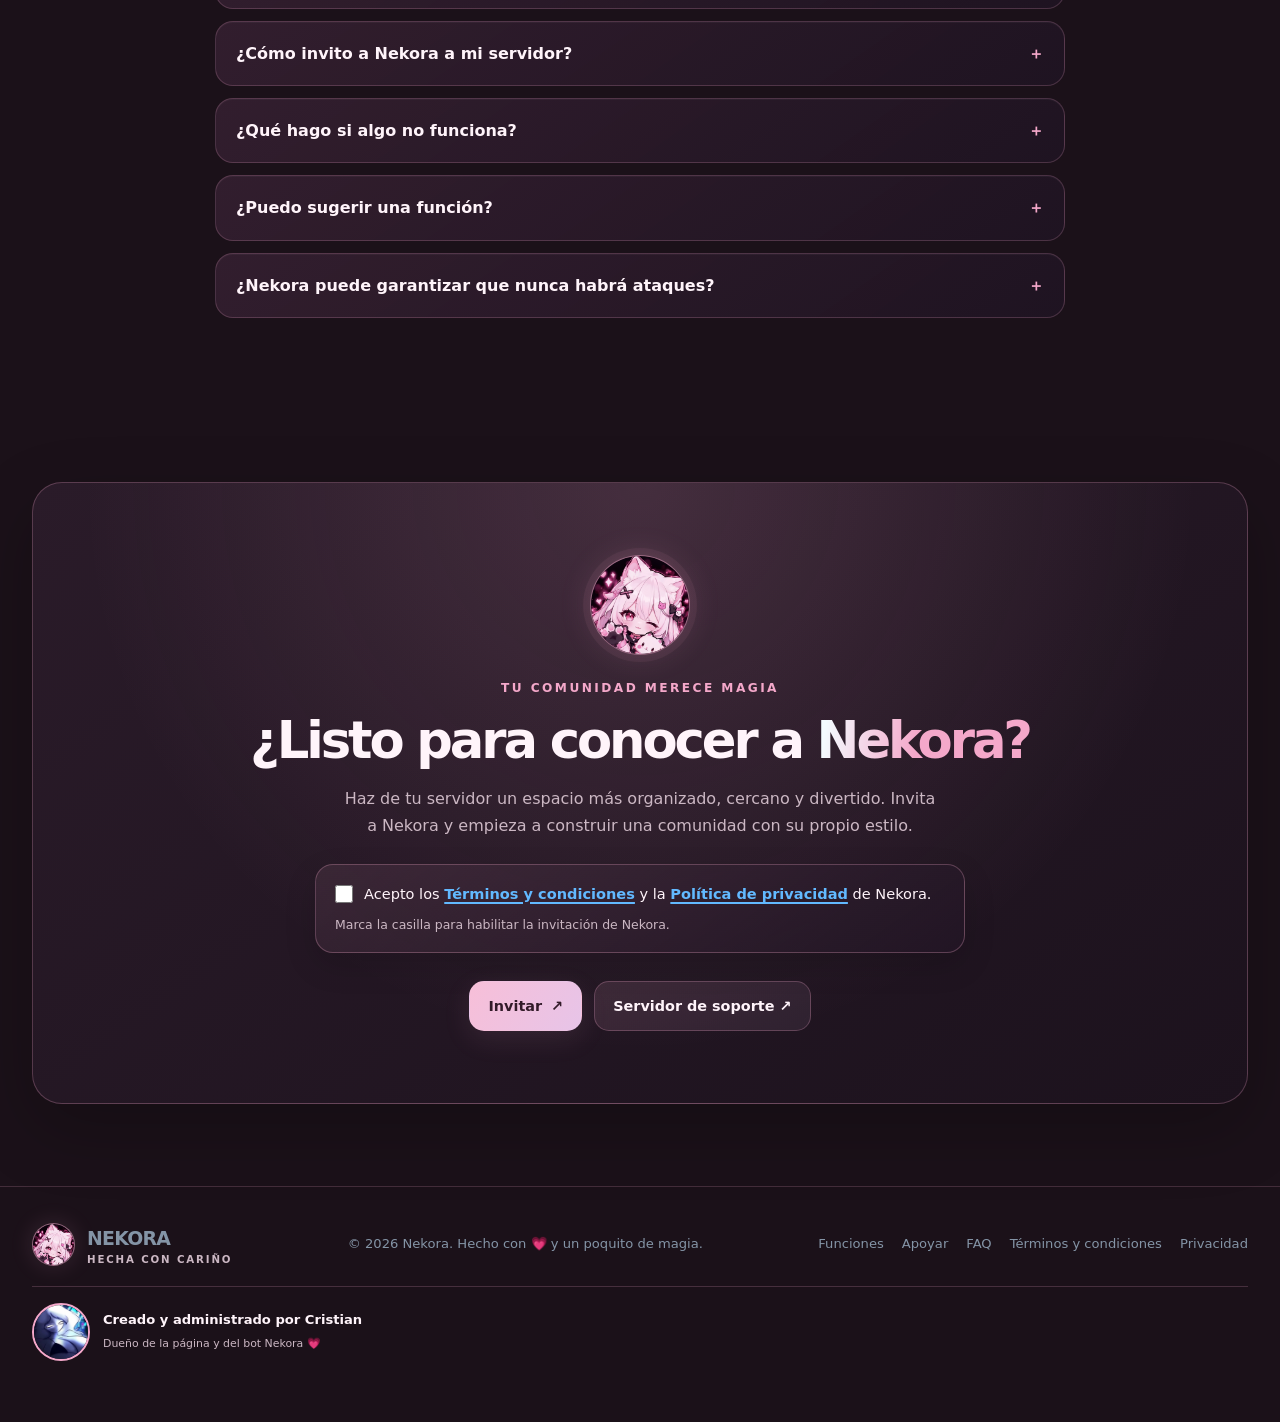
==== commit 258bc6a1: "Update donation options in index.html Removed old donation options and added new ones with images." ====
--- a/index.html
+++ b/index.html
@@ -371,9 +371,6 @@
    </div>
    <div class="hero-art reveal">
     <div class="orbit"></div><div class="mascot"><img class="mascot-face" src="img/nekora.png" alt="Mascota de Nekora" onerror="this.style.display='none';this.parentElement.insertAdjacentHTML('beforeend','<span style=\'font-size:8rem\'>🐱</span>')"></div>
-    <div class="float-tag tag-a"><span class="tag-icon">✨</span><span><strong>Modo neko</strong><small>Personalidad y estilo</small></span></div>
-    <div class="float-tag tag-b"><span class="tag-icon">🛡️</span><span><strong>Moderación</strong><small>Herramientas para tu staff</small></span></div>
-    <div class="float-tag tag-c"><span class="tag-icon">💌</span><span><strong>Comunidad</strong><small>Todo más organizado</small></span></div>
     <span class="spark s1">✦</span><span class="spark s2">♡</span><span class="spark s3">✧</span>
    </div>
   </div>
@@ -495,9 +492,9 @@
   <div class="donate-card reveal">
    <div class="panel-title"><div><strong style="font-size:1.2rem">Elige cómo apoyar</strong><br><small>Gracias por darle cariño a Nekora</small></div><span style="font-size:1.7rem">💗</span></div>
    <div class="donate-options">
-    <div class="donate-option"><span class="donate-logo kofi">☕</span><div><strong>Ko-fi</strong><small>Invítale un cafecito al proyecto.</small></div><a class="btn btn-pink" href="#" data-link="kofi">Apoyar ↗</a></div>
-    <div class="donate-option"><span class="donate-logo patreon">P</span><div><strong>Patreon</strong><small>Apoyo recurrente, si tú lo eliges.</small></div><a class="btn btn-soft" href="#" data-link="patreon">Visitar ↗</a></div>
-    <div class="donate-option"><span class="donate-logo paypal">P</span><div><strong>PayPal</strong><small>Una contribución directa y voluntaria.</small></div><a class="btn btn-soft" href="#" data-link="paypal">Donar ↗</a></div>
+    <div class="donate-option"><span class="donate-logo kofi"><img src="img/ko-fi.png" alt="Ko-fi"></span><div><strong>Ko-fi</strong><small>Invítale un cafecito al proyecto.</small></div><a class="btn btn-pink" href="#" data-link="kofi">Donar ↗</a></div>
+<div class="donate-option"><span class="donate-logo patreon"><img src="img/patreon.png" alt="Patreon"></span><div><strong>Patreon</strong><small>Apoyo recurrente, si tú lo eliges.</small></div><a class="btn btn-pink" href="#" data-link="patreon">Donar ↗</a></div>
+<div class="donate-option"><span class="donate-logo paypal"><img src="img/paypal.png" alt="PayPal"></span><div><strong>PayPal</strong><small>Una contribución directa y voluntaria.</small></div><a class="btn btn-pink" href="#" data-link="paypal">Donar ↗</a></div>
    </div>
    
   </div>
@@ -734,4 +731,4 @@
 });
 </script>
 </body>
-</html>+</html>
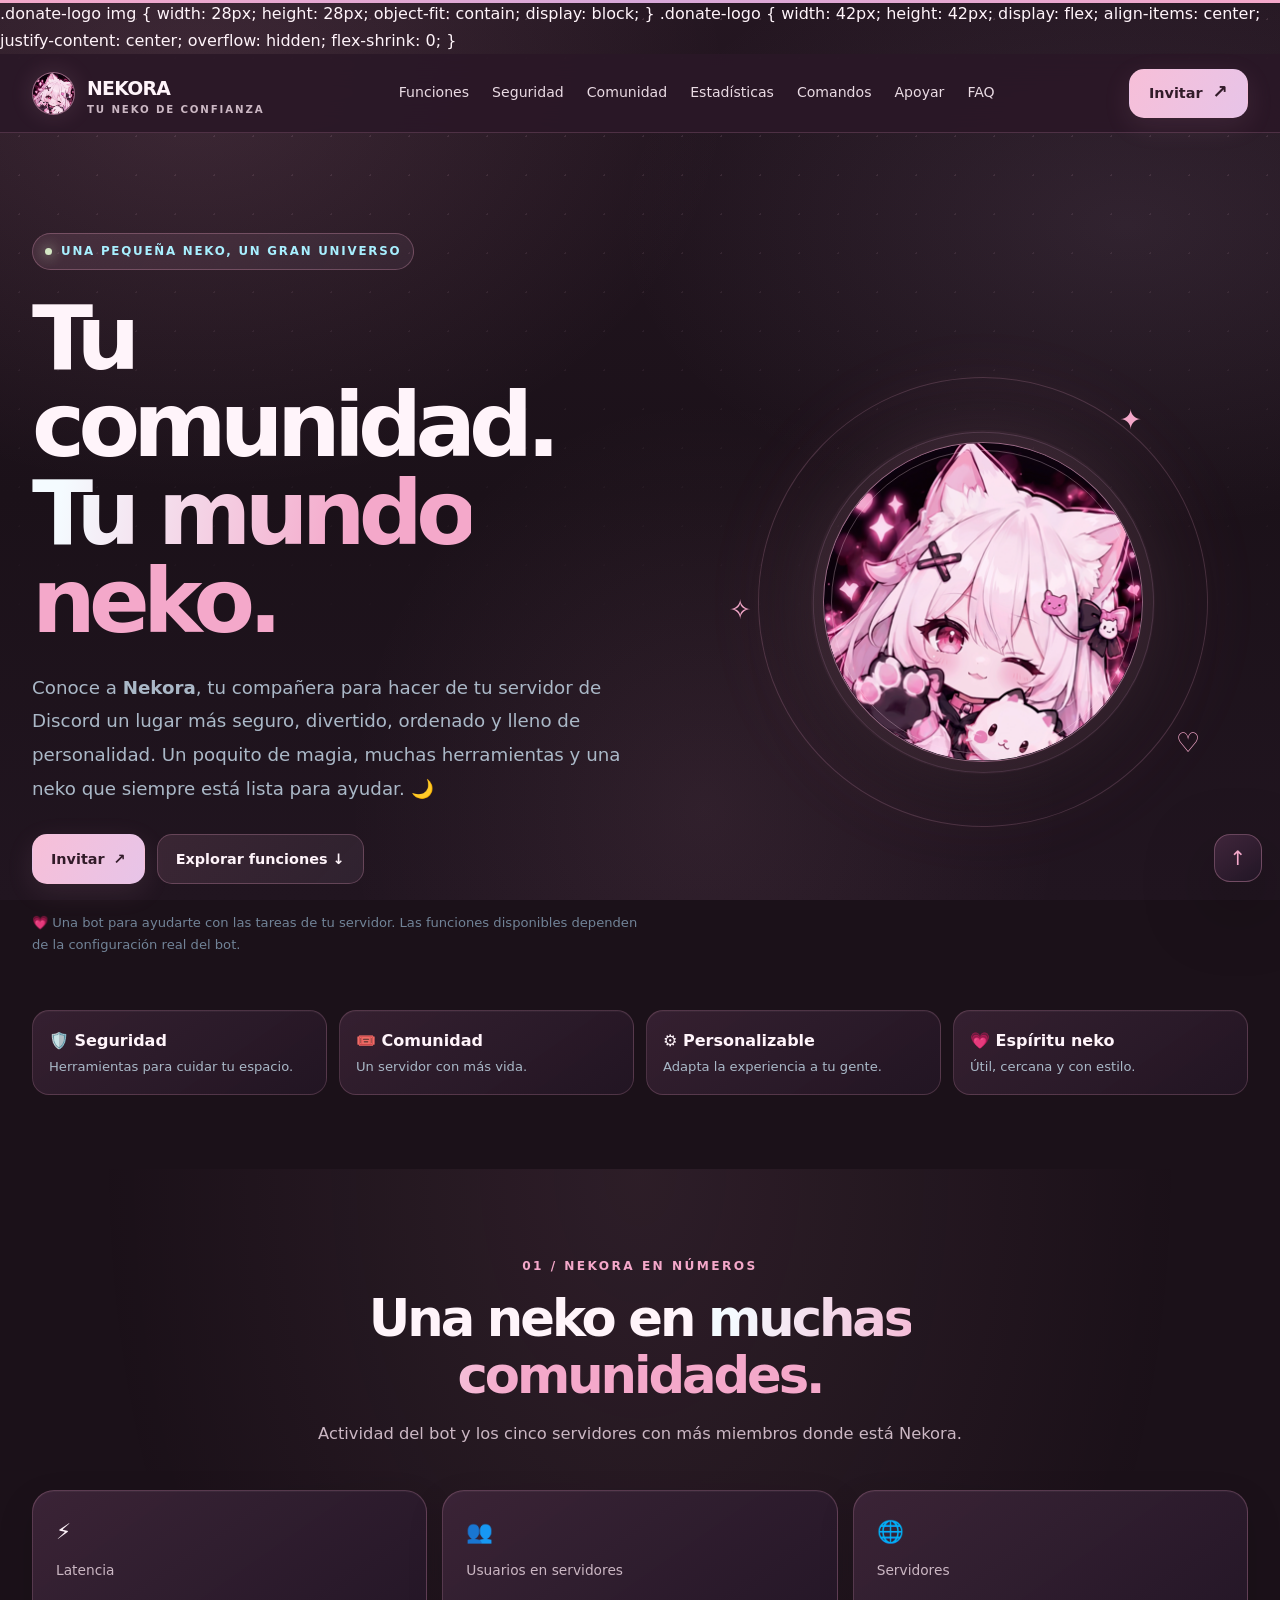
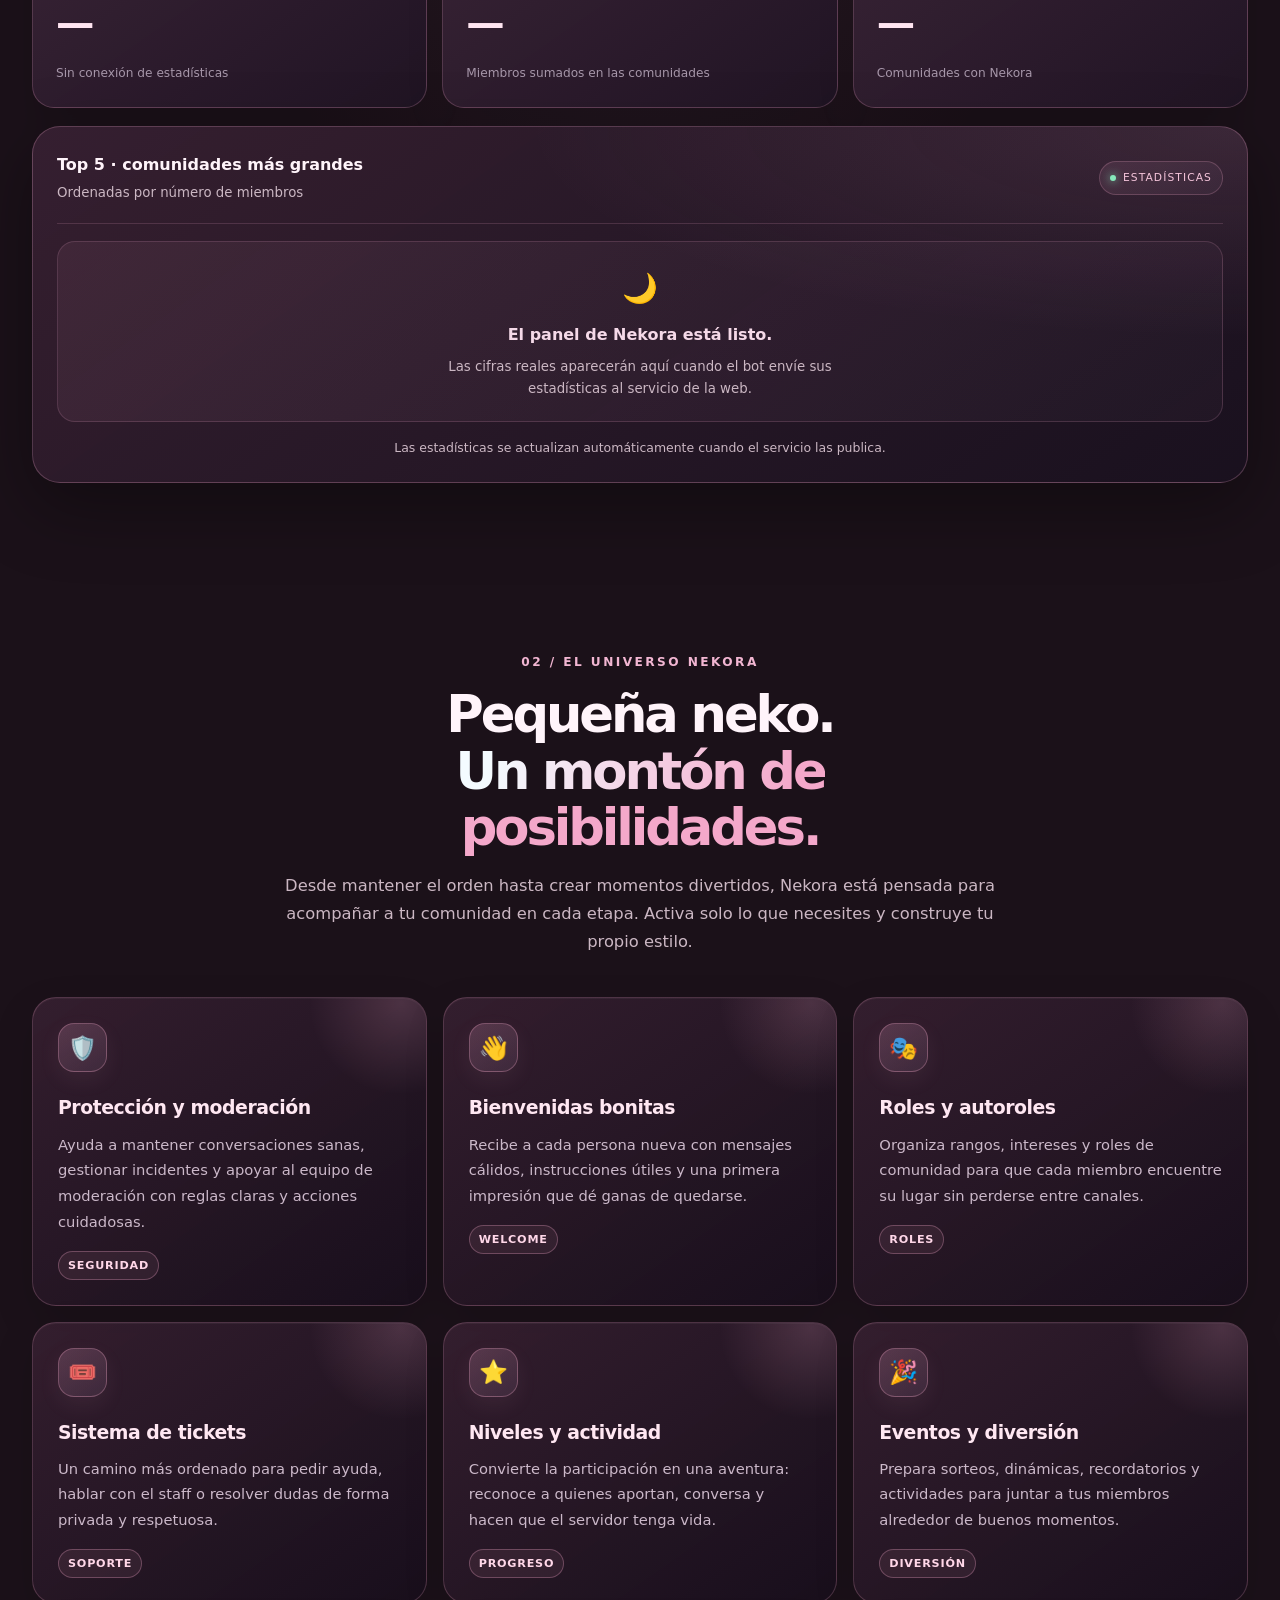
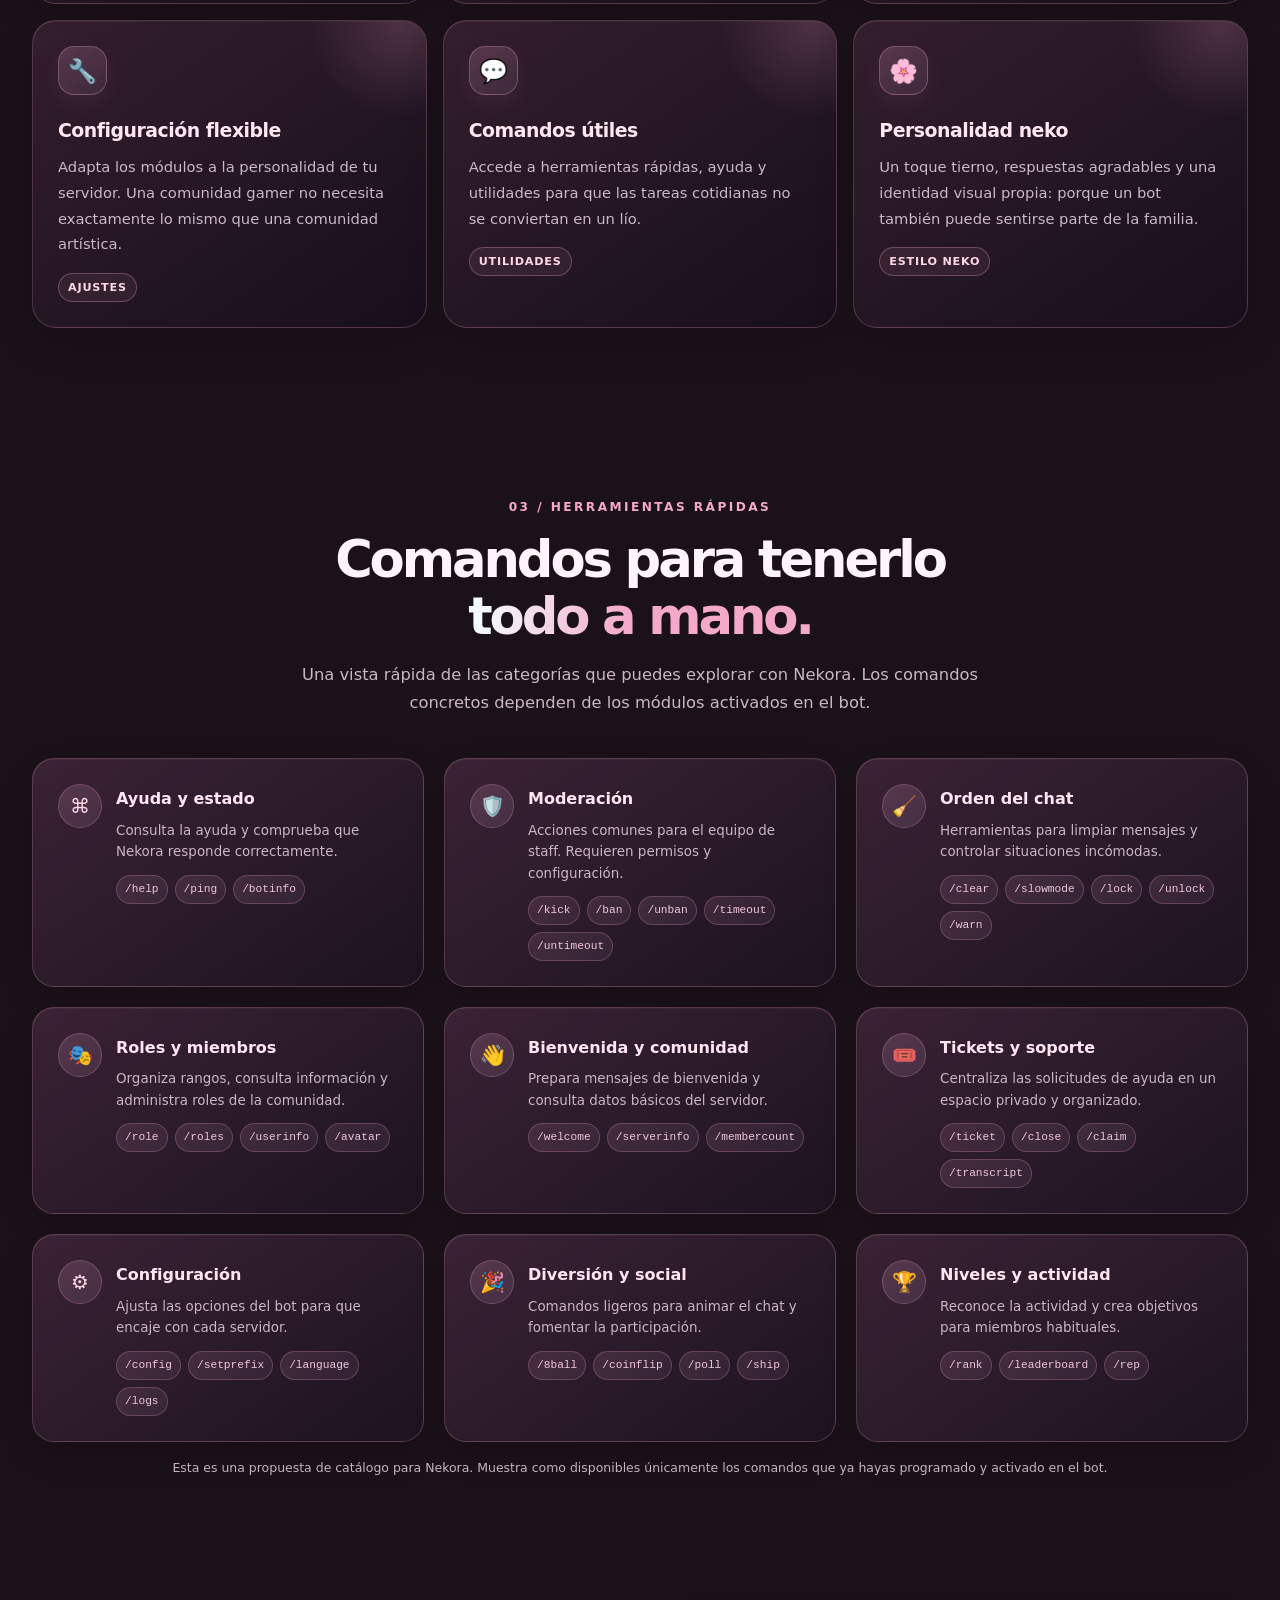
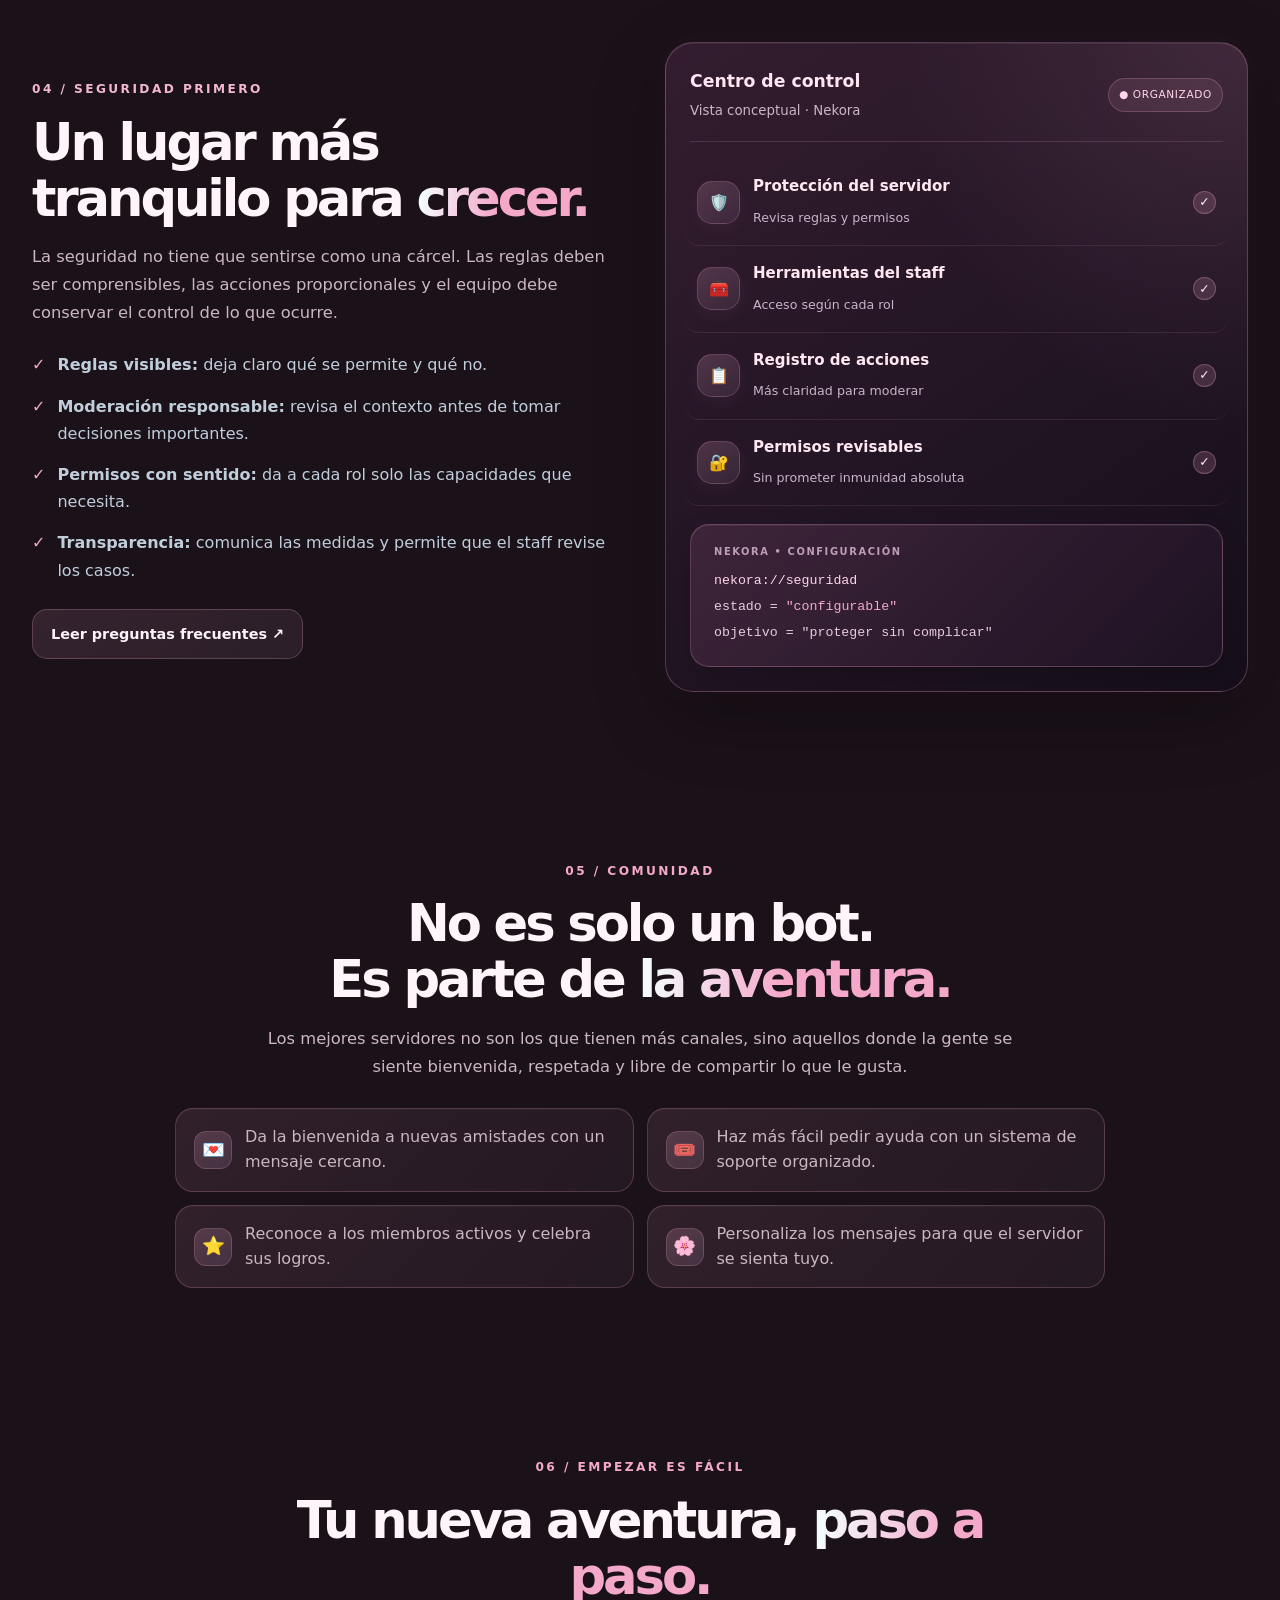
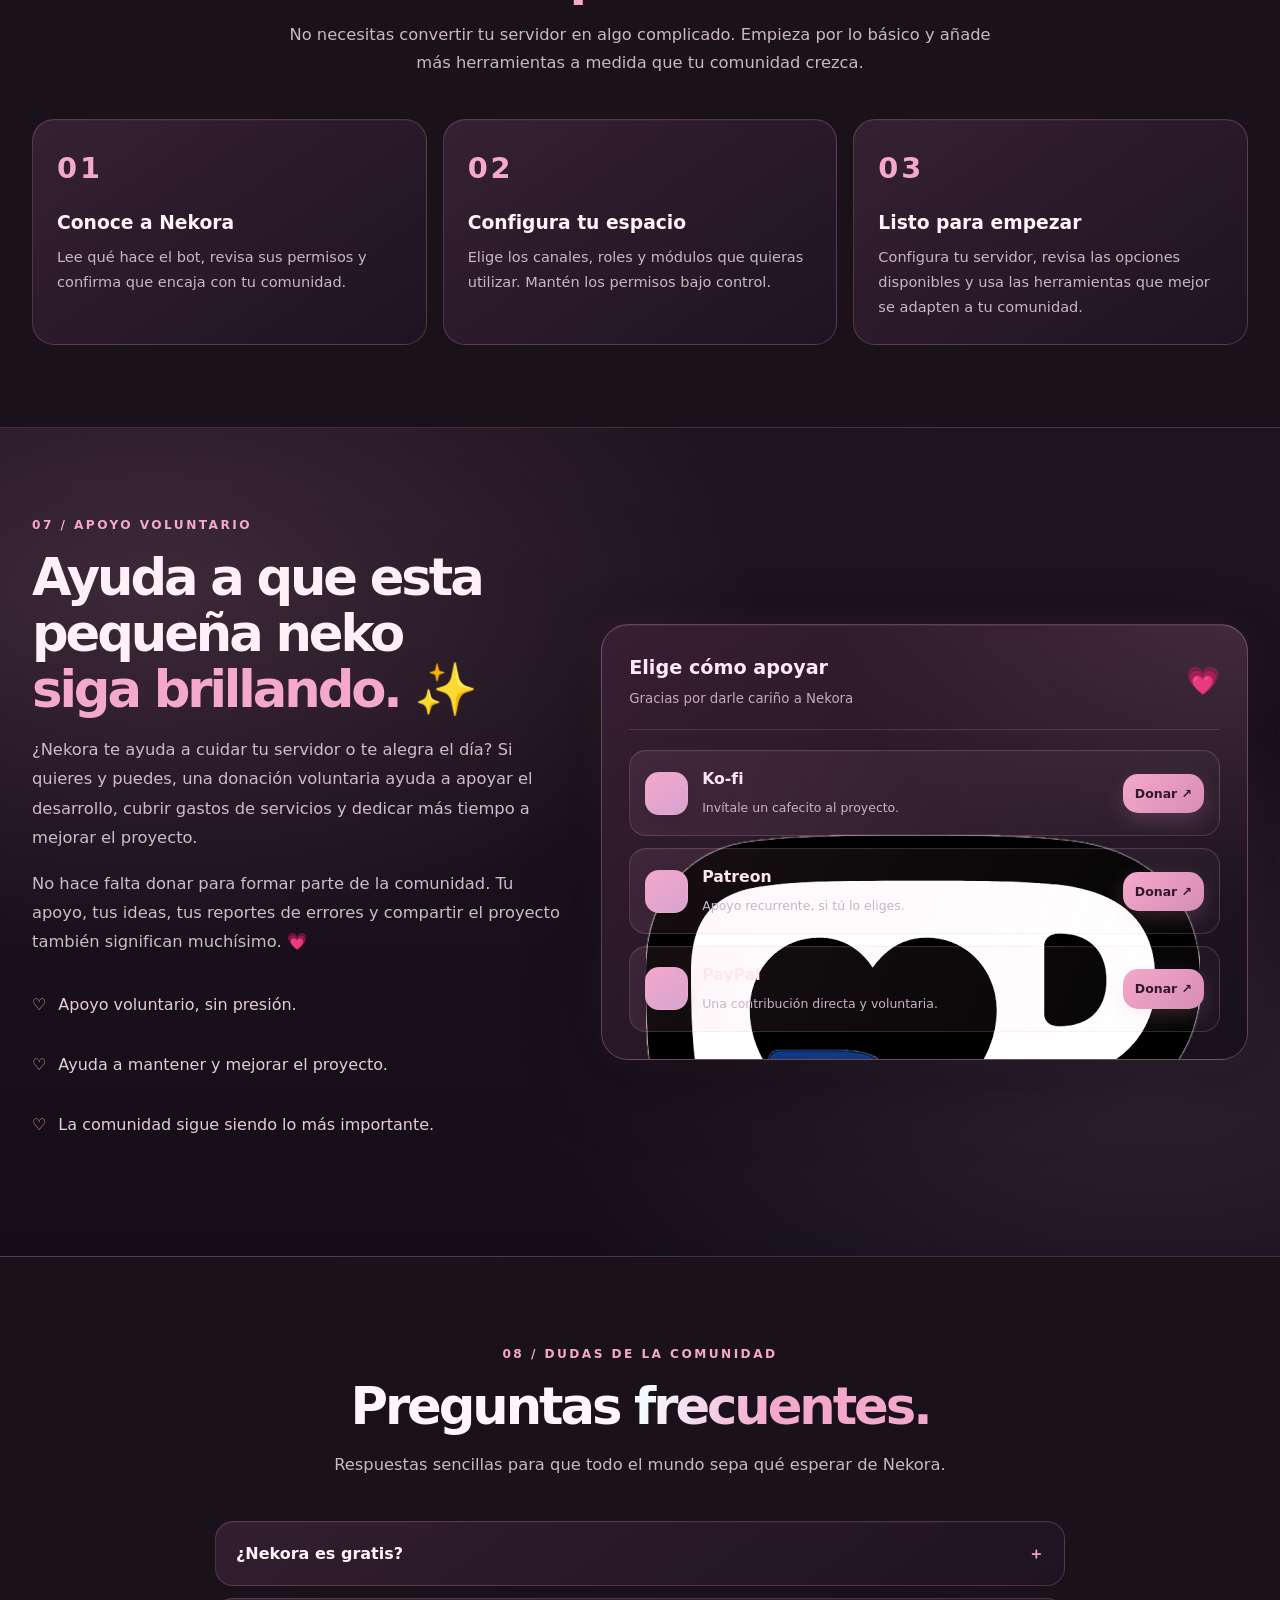
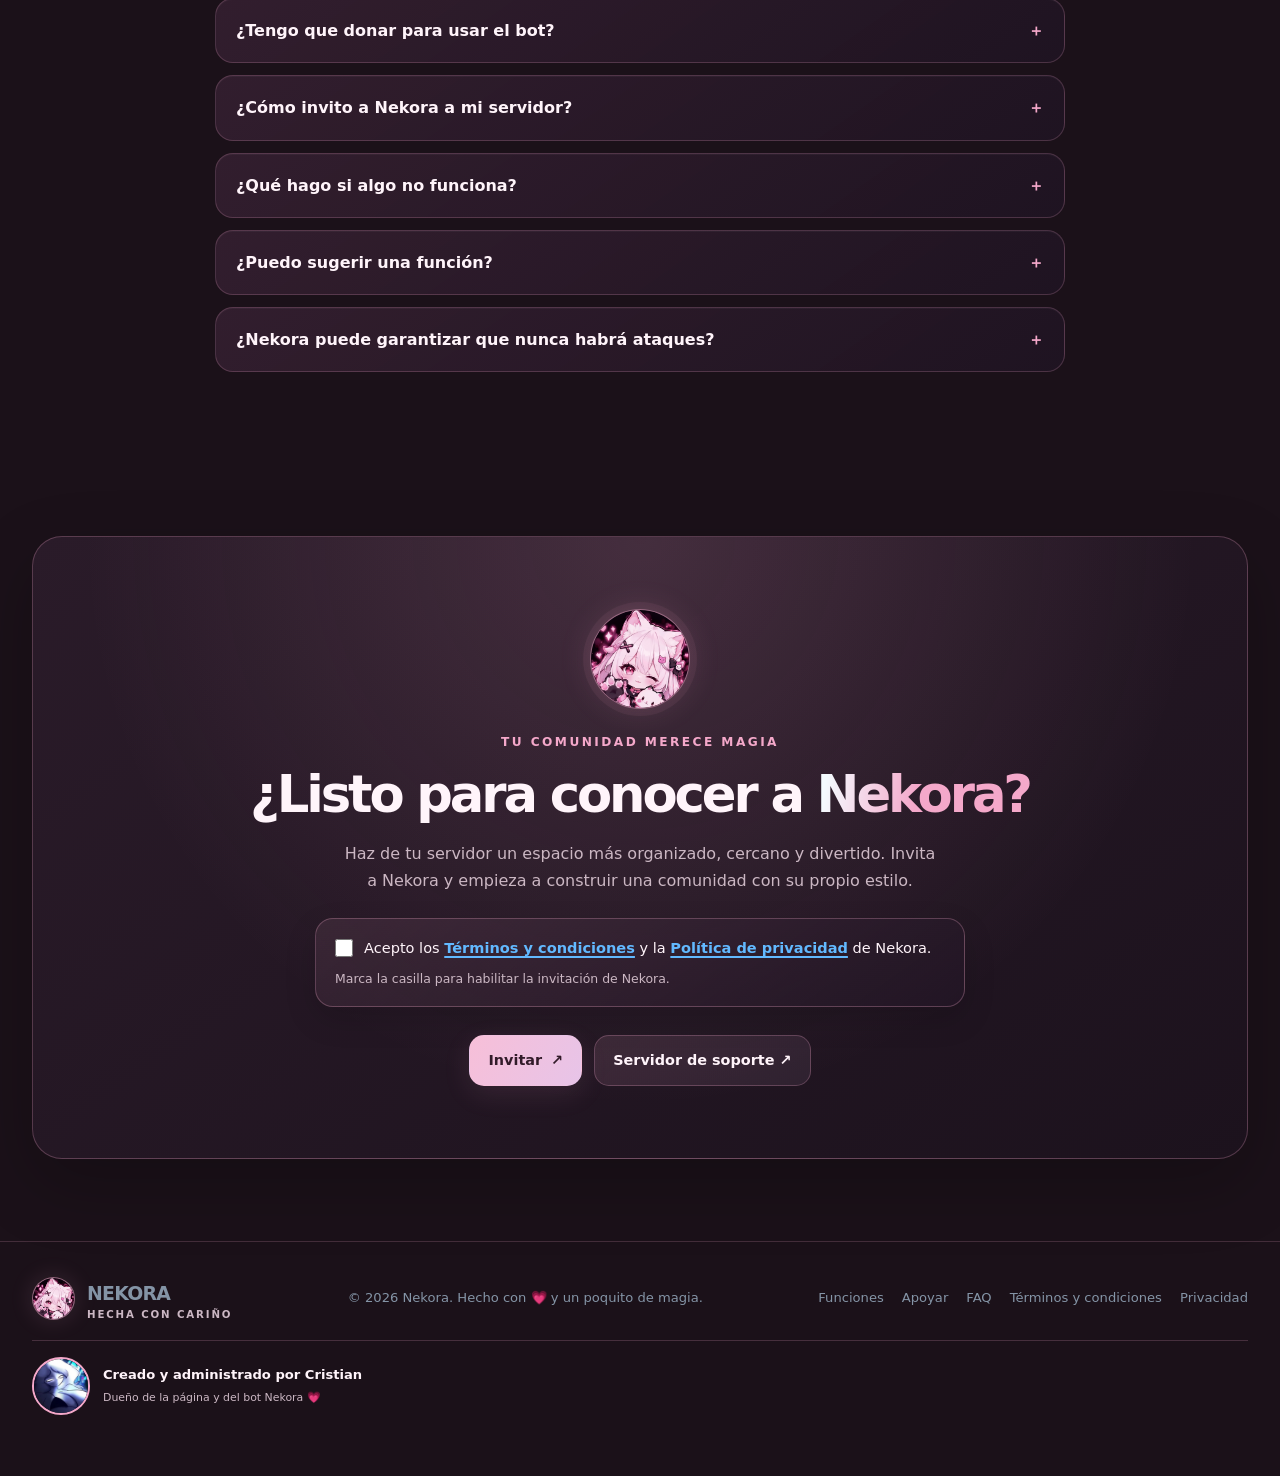
==== commit 7314698c: "Add styles for donate logo in index.html Added styles for donate logo and adjusted layout." ====
--- a/index.html
+++ b/index.html
@@ -335,6 +335,21 @@
 @media(prefers-reduced-motion:reduce){.tag-a,.tag-b,.tag-c{animation:none!important}}
 
 </style>
+.donate-logo img {
+    width: 28px;
+    height: 28px;
+    object-fit: contain;
+    display: block;
+}
+.donate-logo {
+    width: 42px;
+    height: 42px;
+    display: flex;
+    align-items: center;
+    justify-content: center;
+    overflow: hidden;
+    flex-shrink: 0;
+}
 </head>
 <body>
 <div id="nekora-loader" role="status" aria-live="polite" aria-label="Cargando Nekora">
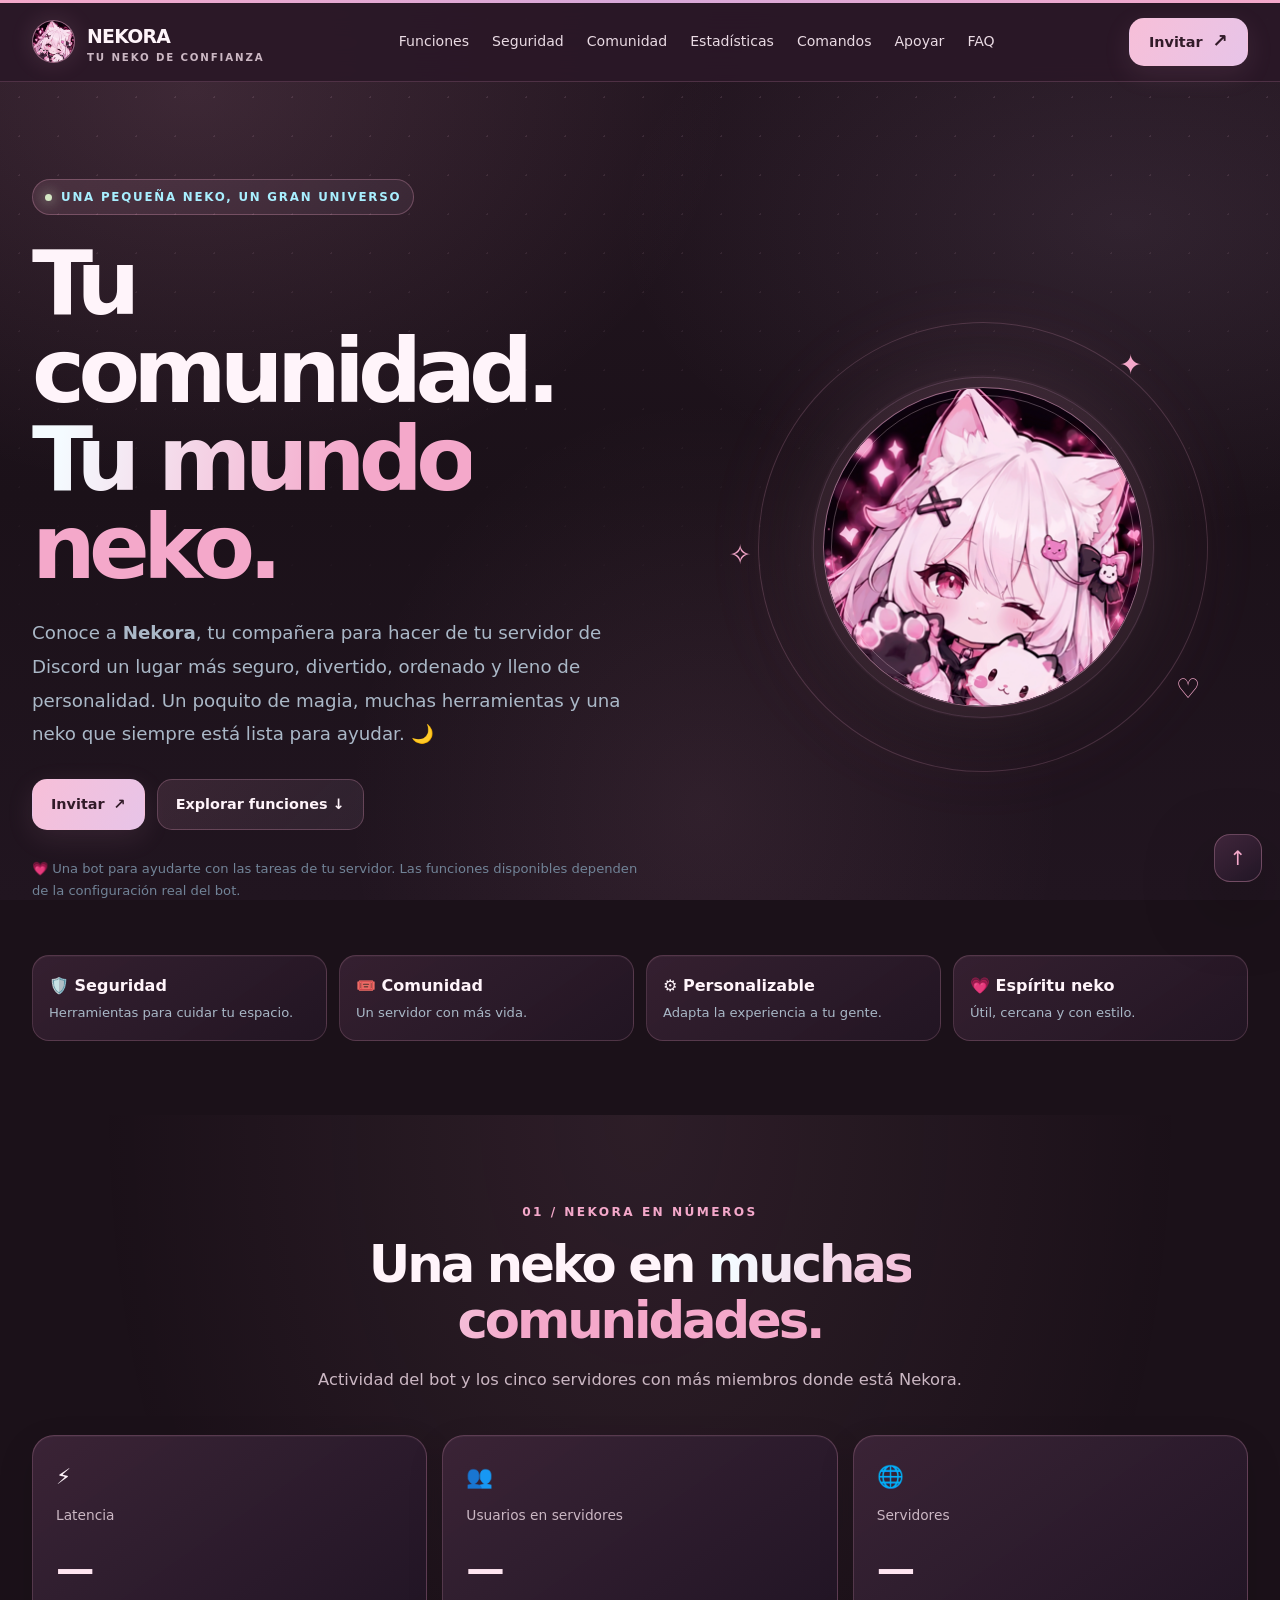
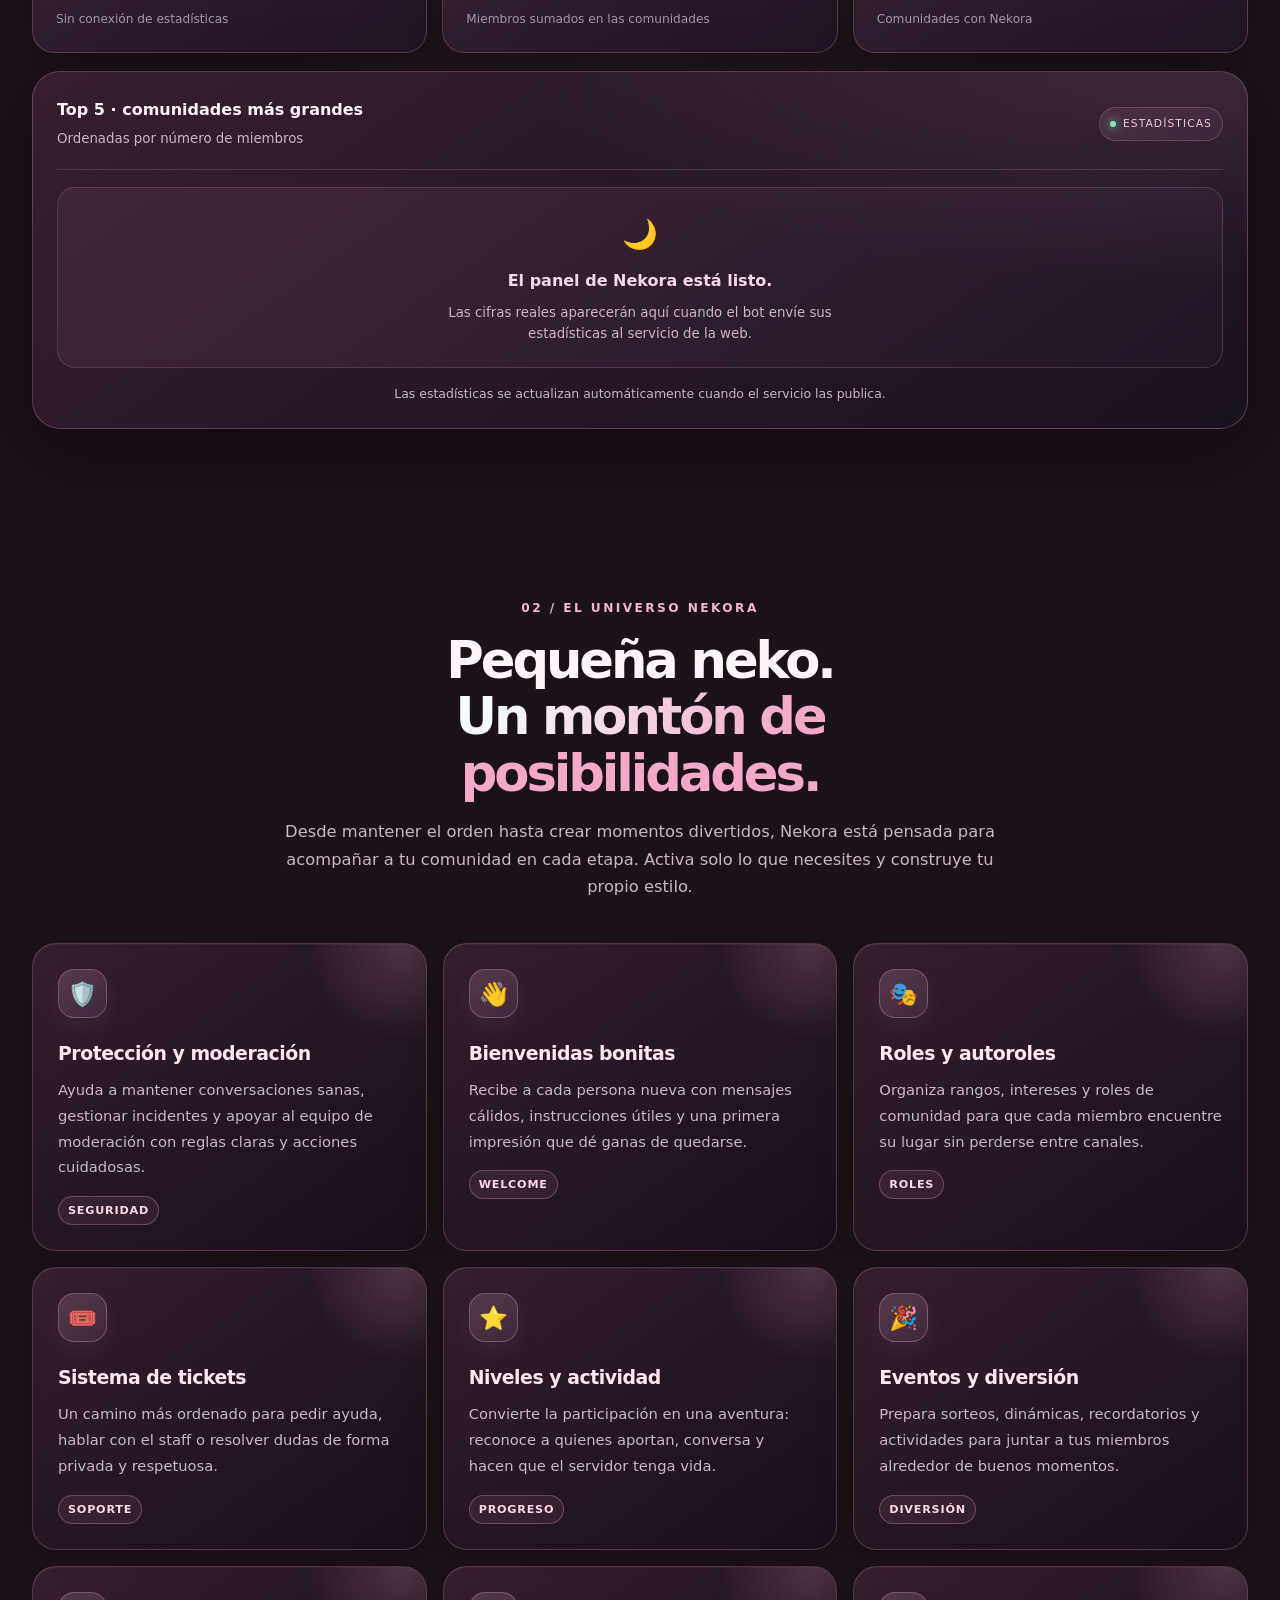
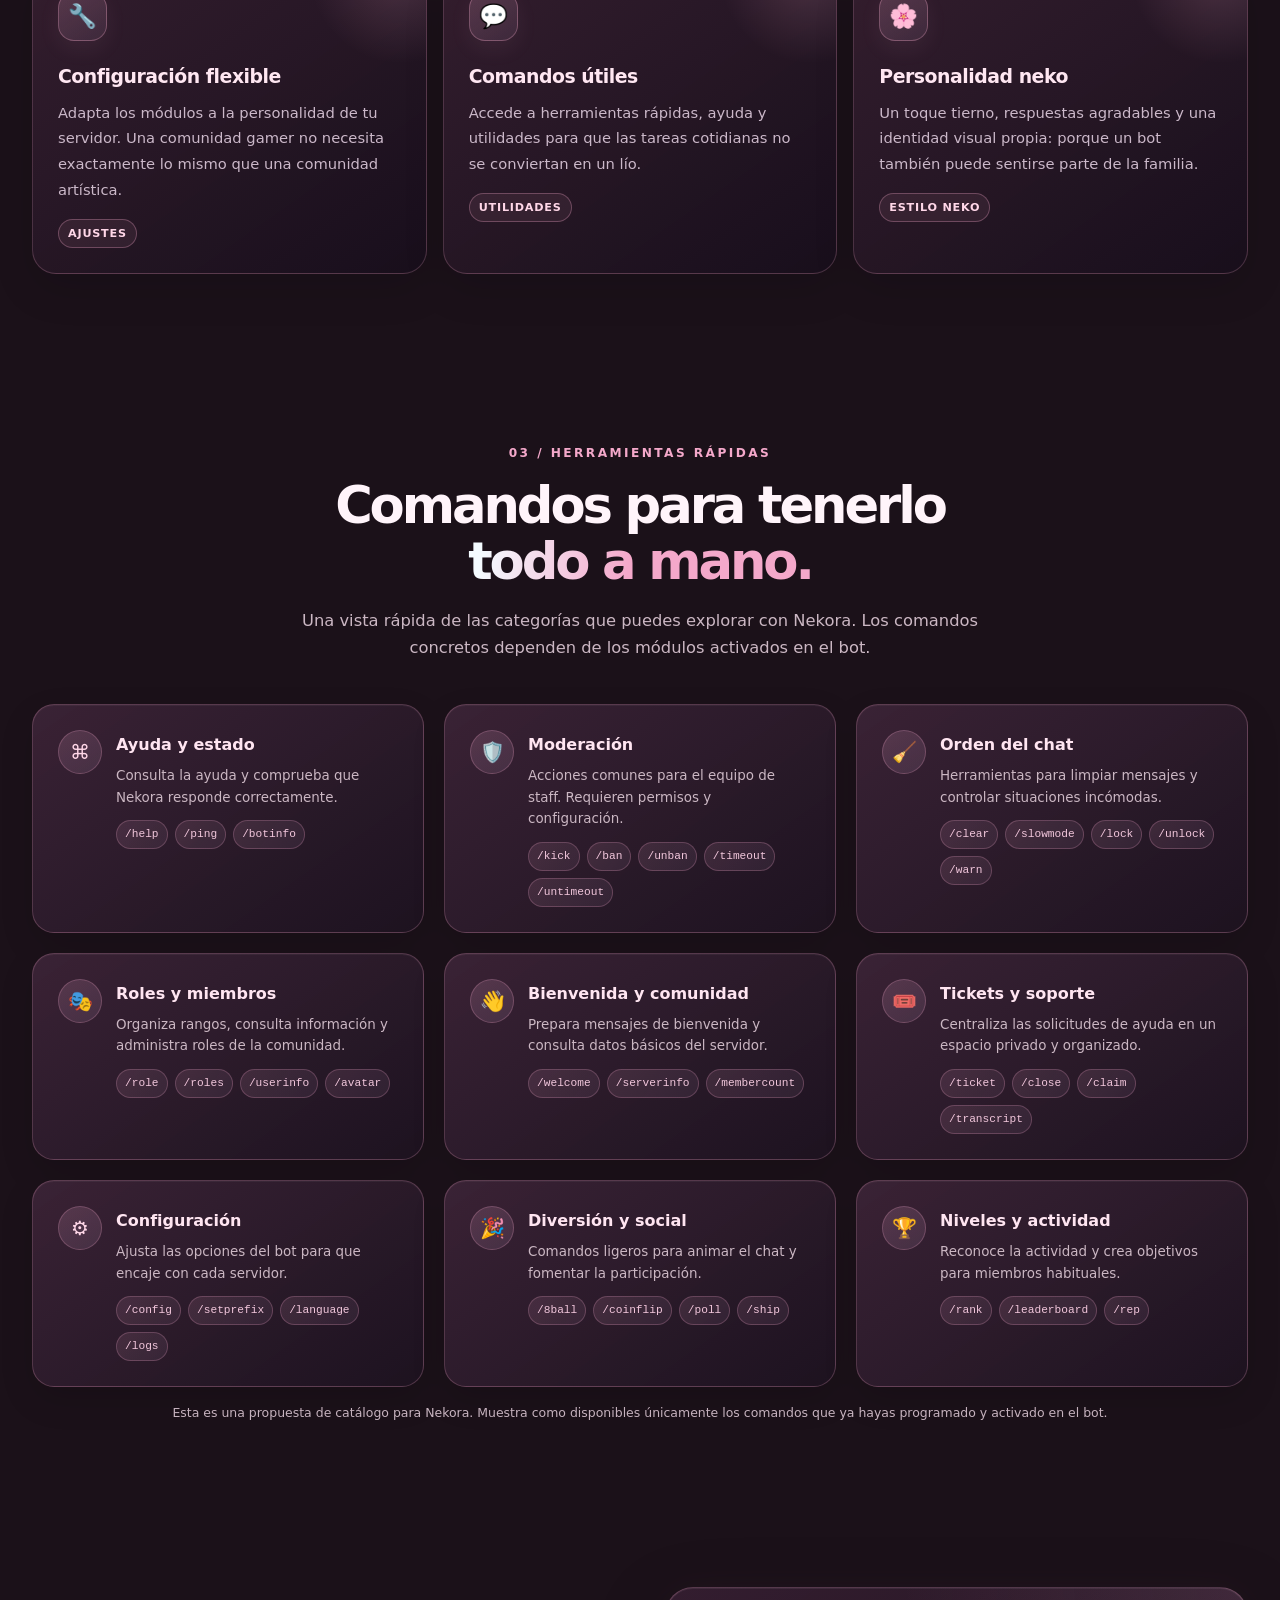
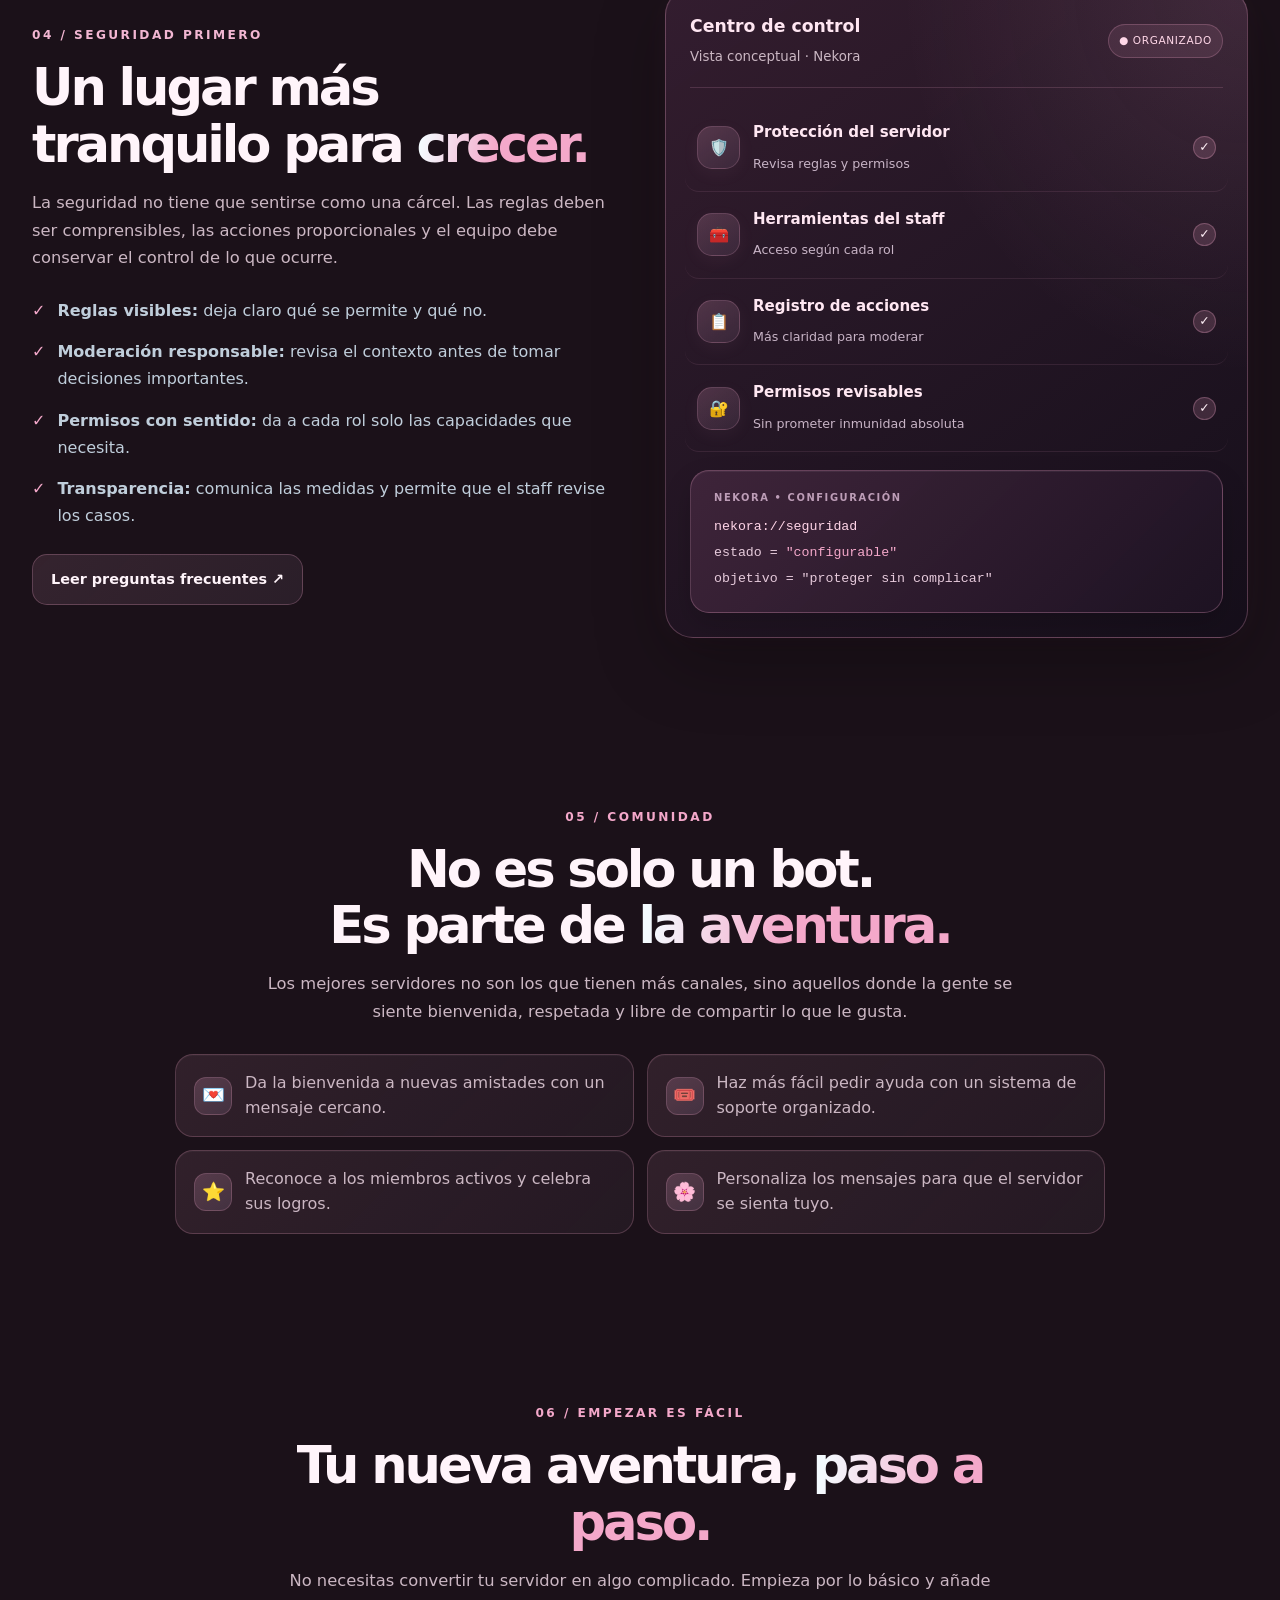
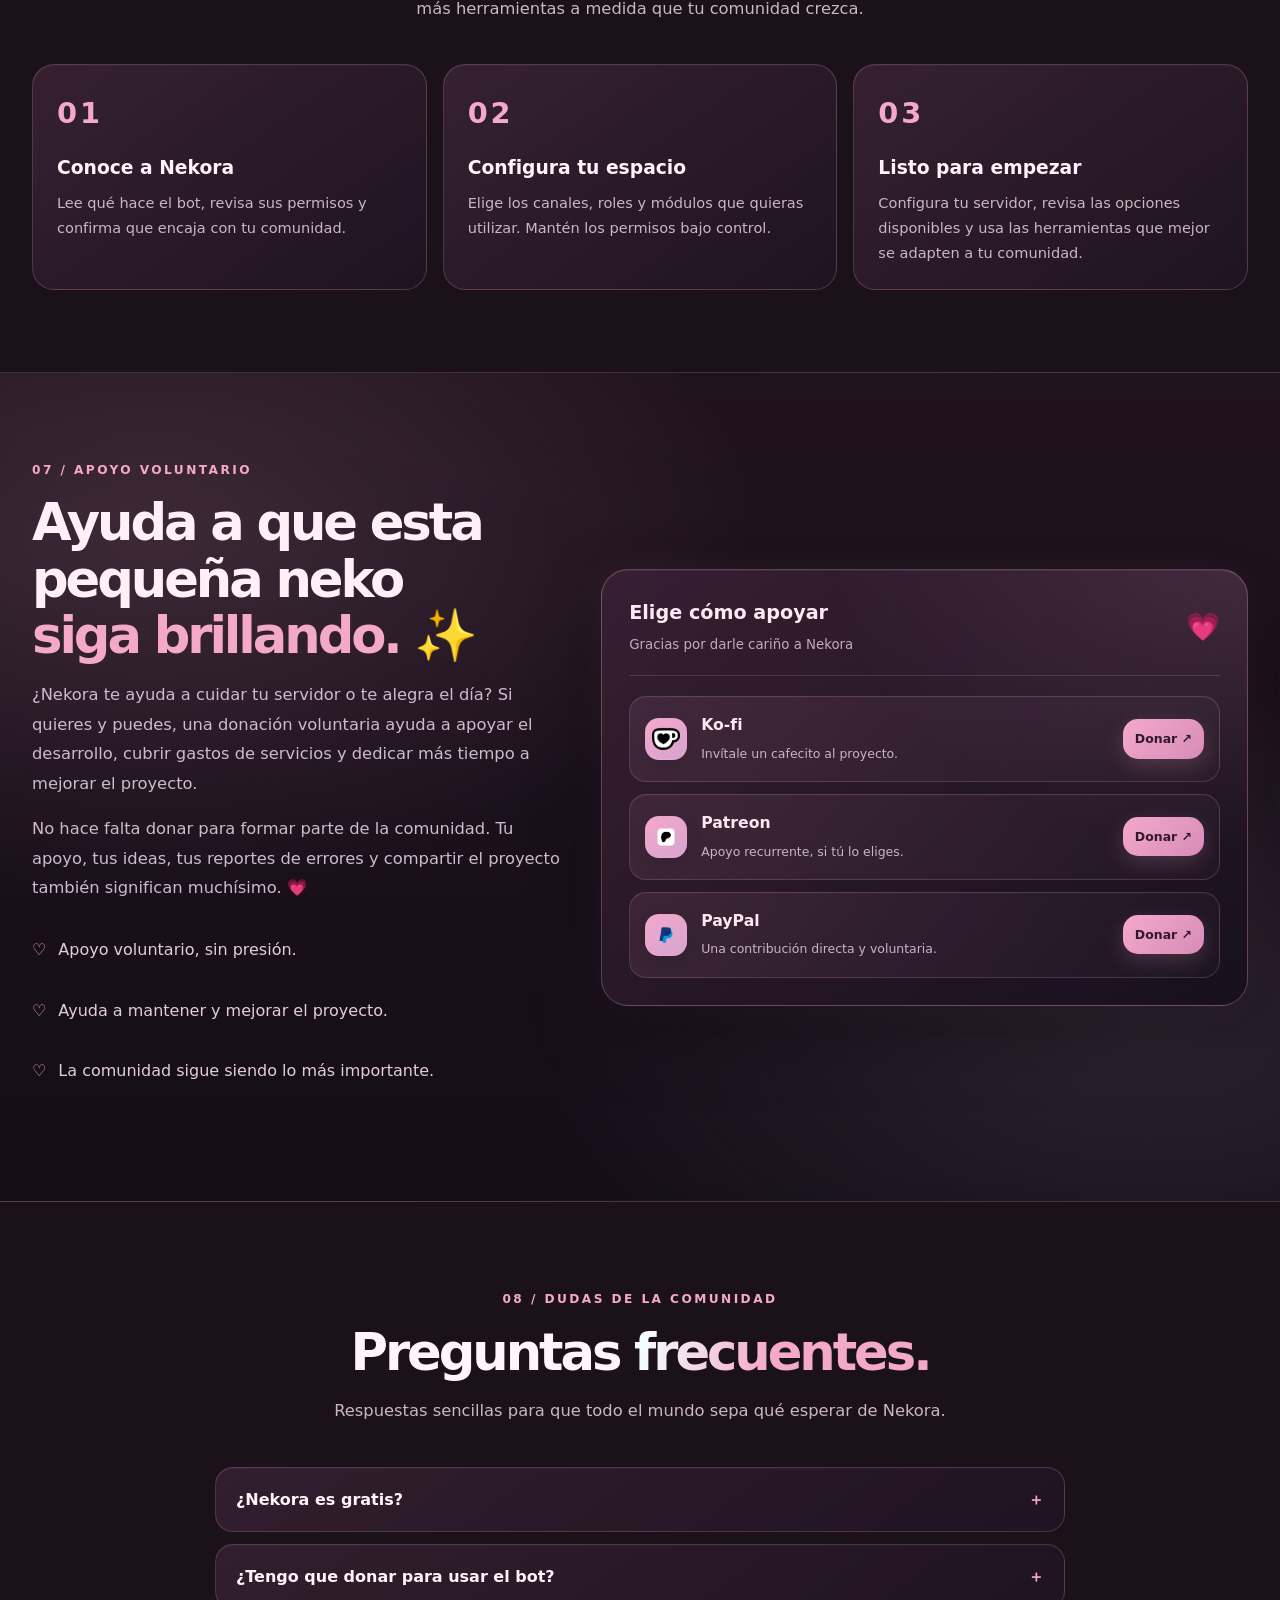
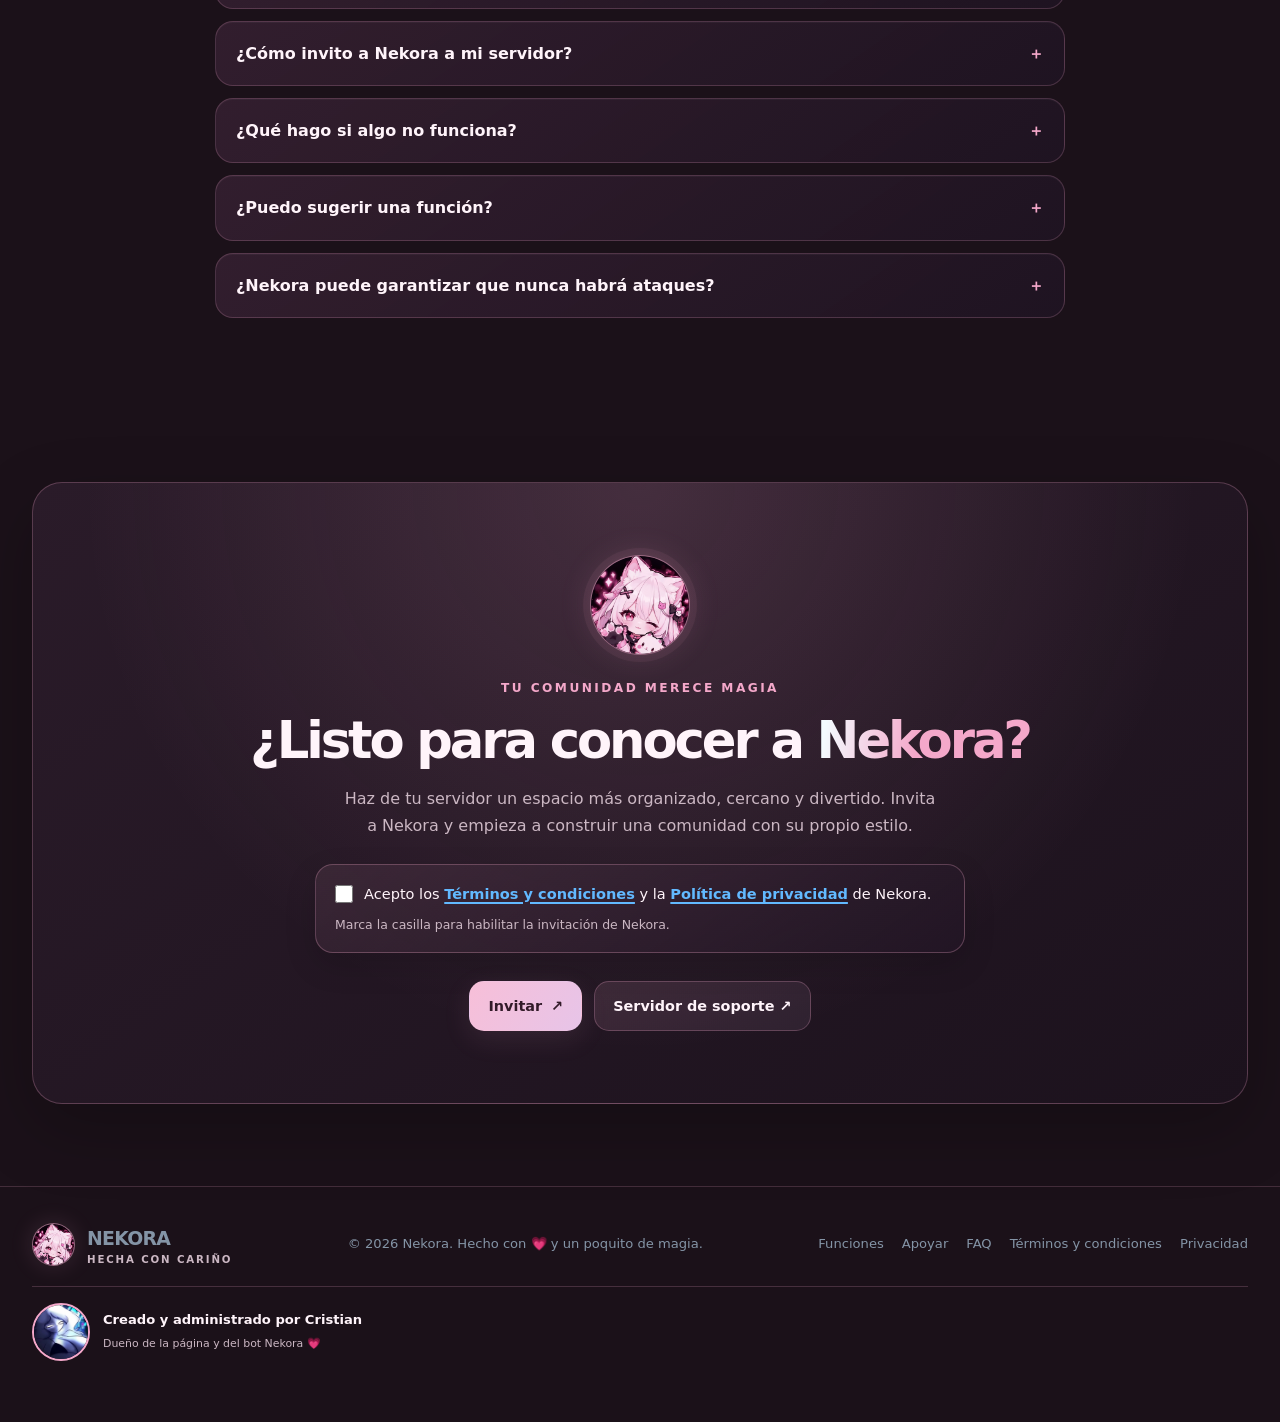
==== commit 157d8beb: "Fix CSS syntax in index.html" ====
--- a/index.html
+++ b/index.html
@@ -334,8 +334,7 @@
 @media(min-width:721px){.tag-a{animation:neko-chip-float-a 5.2s ease-in-out infinite}.tag-b{animation:neko-chip-float-b 5.8s ease-in-out infinite}.tag-c{animation:neko-chip-float-c 5.5s ease-in-out infinite}}
 @media(prefers-reduced-motion:reduce){.tag-a,.tag-b,.tag-c{animation:none!important}}
 
-</style>
-.donate-logo img {
+  .donate-logo img {
     width: 28px;
     height: 28px;
     object-fit: contain;
@@ -350,6 +349,7 @@
     overflow: hidden;
     flex-shrink: 0;
 }
+</style>
 </head>
 <body>
 <div id="nekora-loader" role="status" aria-live="polite" aria-label="Cargando Nekora">
